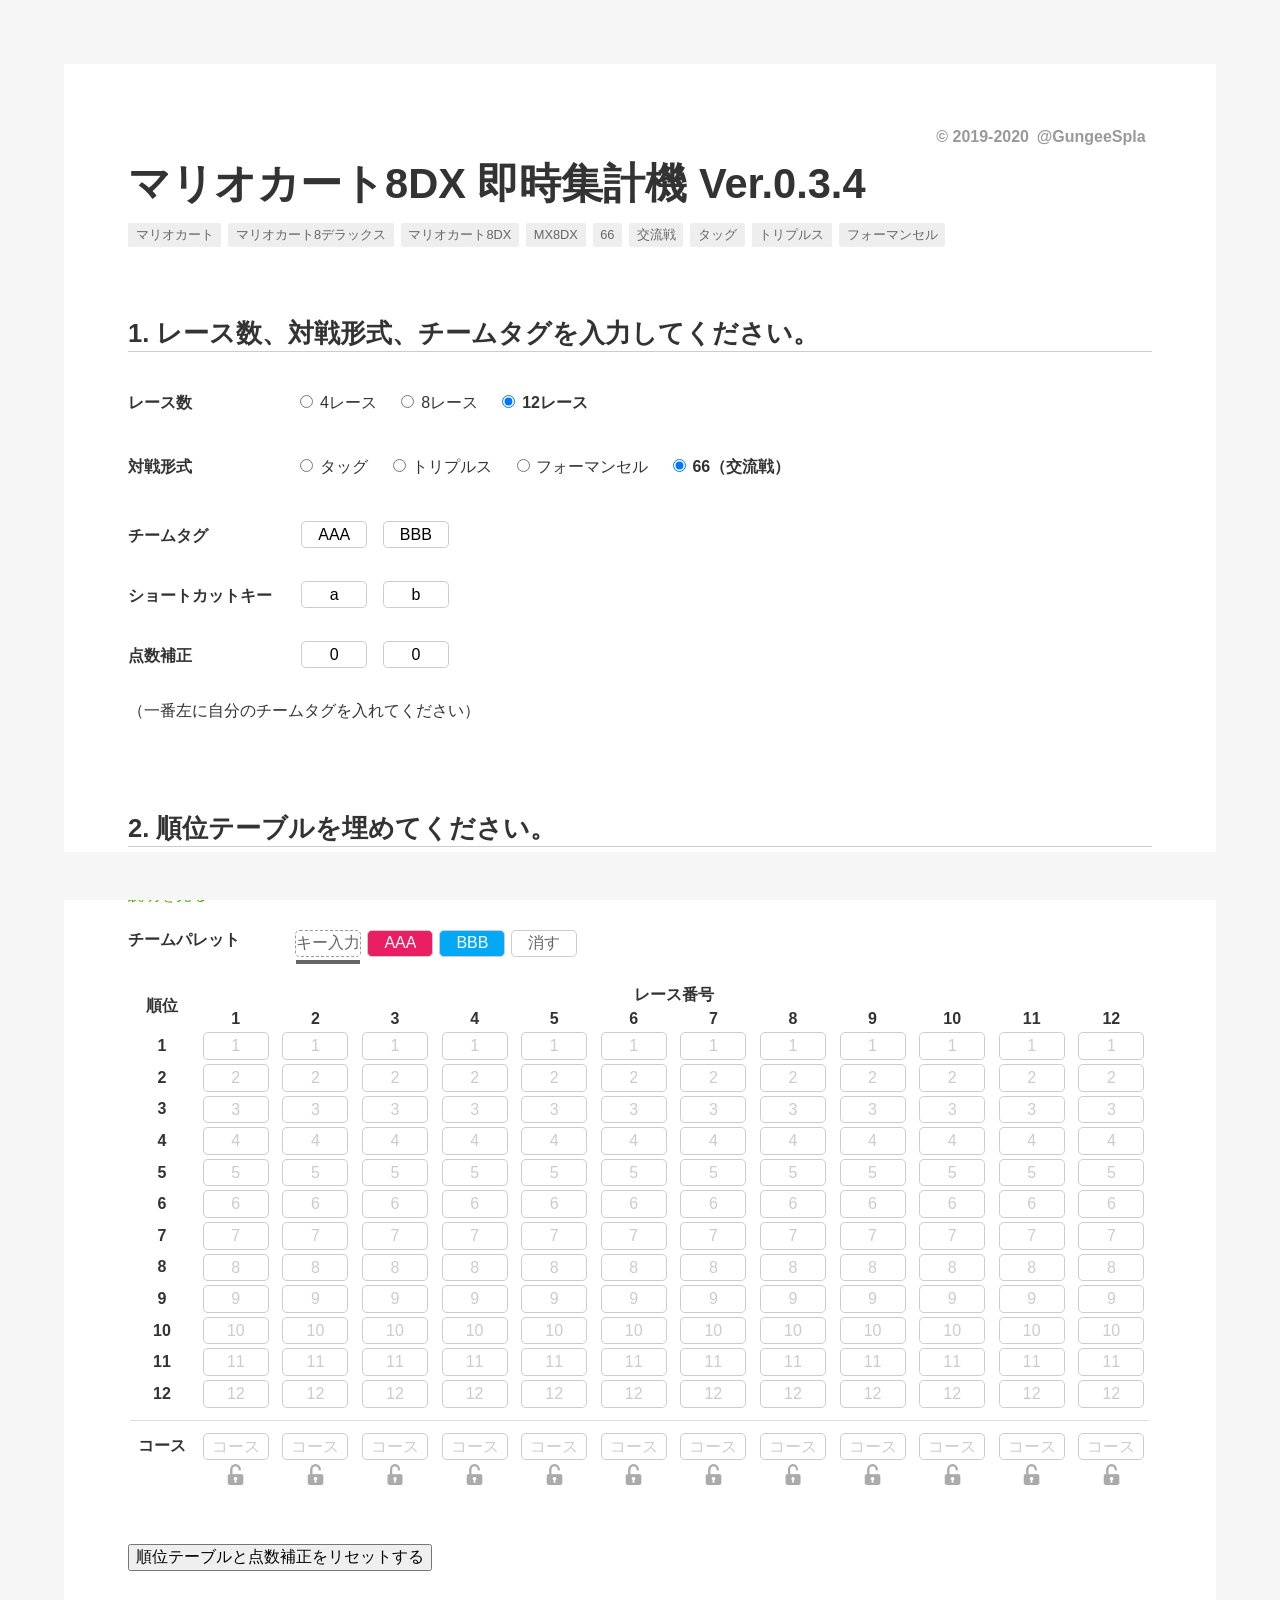
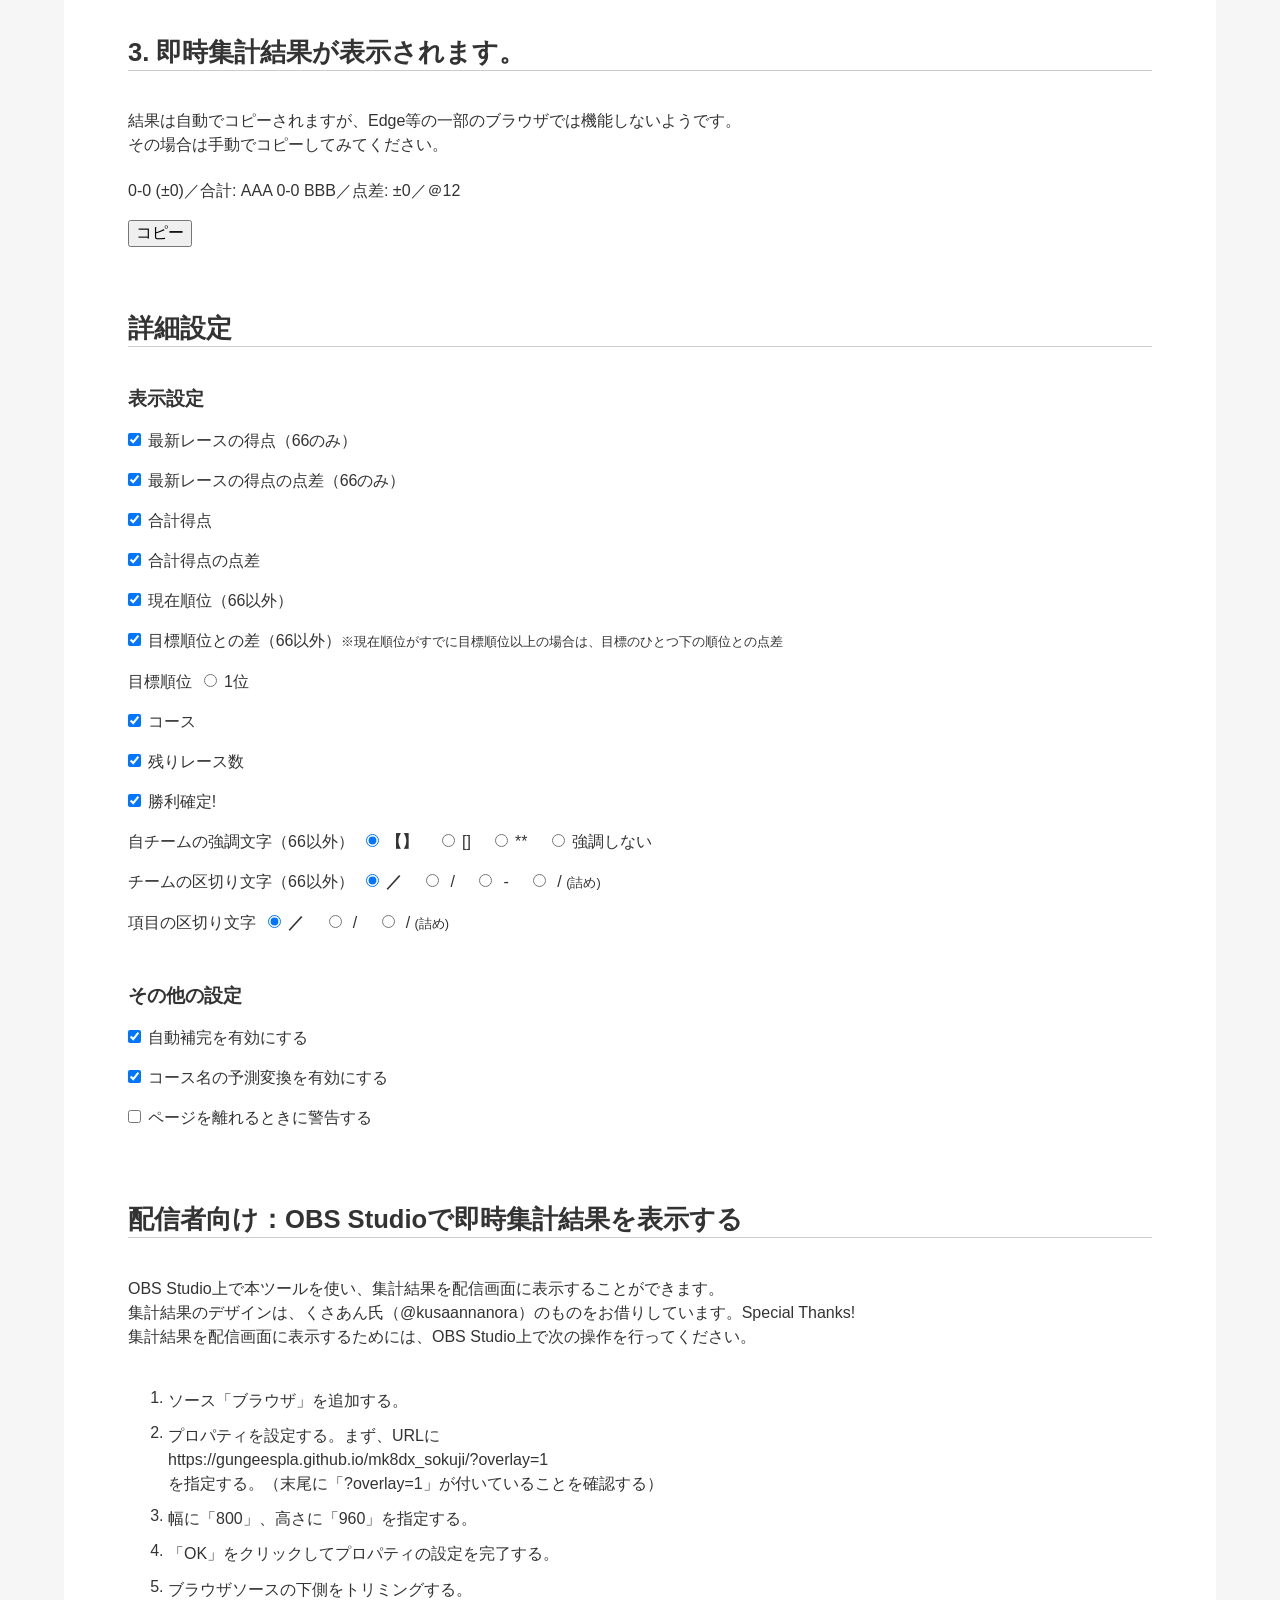
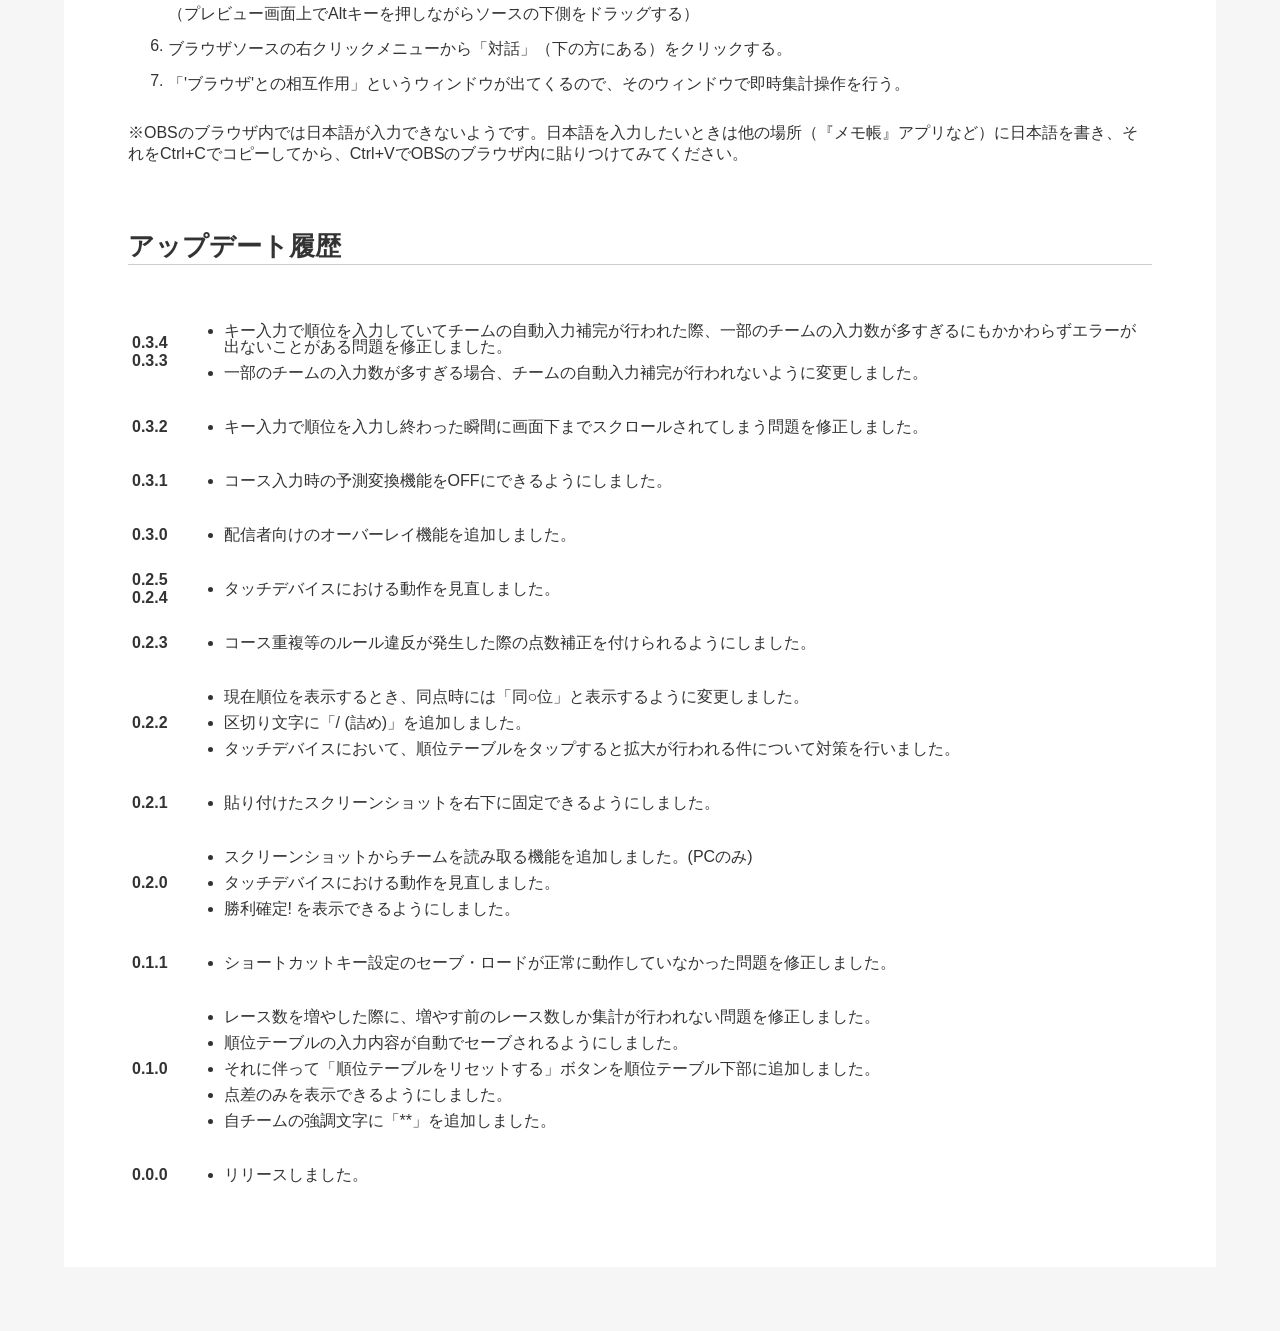
==== index.html @ d861f041 "0.3.4" ====
<!DOCTYPE html>
<html lang="ja">
<head>
  <meta charset="UTF-8">
  <meta name="description" content="マリオカート8DXの即時集計ツールです。66（交流戦）、タッグ、トリプルス、フォーマンセルの4形式に対応。" />
  <meta http-equiv="Content-Type" content="text/html; charset=utf-8" />
  <meta name="twitter:card"        content="summary" />
  <meta name="twitter:site"        content="@GungeeSpla" />
  <meta name="twitter:title"       content="マリオカート8DX 即時集計機" />
  <meta name="twitter:description" content="マリオカート8DXの即時集計ツールです。66（交流戦）、タッグ、トリプルス、フォーマンセルの4形式に対応。" />
  <meta name="twitter:image"       content="https://gungeespla.github.io/mk8dx_sokuji/favicon.png" />
  <title>マリオカート8DX 即時集計機</title>
  <link rel="icon" type="image/png" href="favicon.png">
  <link rel="stylesheet" href="assets/jquery.mysuggest.css">
  <script type="text/javascript" src='assets/jquery.js'></script>
  <script type="text/javascript" src='assets/jquery.mysuggest.js'></script>
  <script type="text/javascript"   src="assets/main.min.js?Ver.0.3.4"></script>
  <script type="text/javascript"    src="assets/ocr.min.js?Ver.0.3.3"></script>
  <link rel="stylesheet"            href="assets/style.css?Ver.0.3.3">
  <link rel="stylesheet" href="sokuji_ocr/assets/style.css?Ver.0.3.3">
</head>
<body>
  <div id="overall-wrapper">
  <div id="main-content">
    <h5>© 2019-2020 <a href="https://twitter.com/GungeeSpla" target="_blank">@GungeeSpla</a></h5>
    <h1>マリオカート8DX 即時集計機 Ver.0.3.4</h1>
    <div id="tag-area">
      <p class="page-tag">マリオカート</p>
      <p class="page-tag">マリオカート8デラックス</p>
      <p class="page-tag">マリオカート8DX</p>
      <p class="page-tag">MX8DX</p>
      <p class="page-tag">66</p>
      <p class="page-tag">交流戦</p>
      <p class="page-tag">タッグ</p>
      <p class="page-tag">トリプルス</p>
      <p class="page-tag">フォーマンセル</p>
    </div>
    <h2>1. レース数、対戦形式、チームタグを入力してください。</h2>
    <div id="input-team-area">
      <div class="margin">
        <h4>レース数</h4>
        <p class="radio-wrapper">
        	<input type="radio" id="race-num-4" class="race-num-radio" name="race-num" value="4"><label for="race-num-4">4レース</label>
        	<input type="radio" id="race-num-8" class="race-num-radio" name="race-num" value="8"><label for="race-num-8">8レース</label>
        	<input type="radio" id="race-num-12" class="race-num-radio" name="race-num" value="12"><label for="race-num-12">12レース</label><br>
        </p>
      </div>
      <div class="margin">
        <h4>対戦形式</h4>
        <p class="radio-wrapper">
        	<input type="radio" id="race-type-2" class="race-type-radio" name="race-type" value="6"><label for="race-type-2">タッグ</label>
        	<input type="radio" id="race-type-3" class="race-type-radio" name="race-type" value="4"><label for="race-type-3">トリプルス</label>
        	<input type="radio" id="race-type-4" class="race-type-radio" name="race-type" value="3"><label for="race-type-4">フォーマンセル</label>
        	<input type="radio" id="race-type-6" class="race-type-radio" name="race-type" value="2"><label for="race-type-6">66（交流戦）</label><br>
        </p>
      </div>
      <div class="margin">
        <h4>チームタグ</h4>
        <table id="table-team-name"></table>
      </div>
      <div class="margin">
        <h4>ショートカットキー</h4>
        <table id="table-sc-key"></table>
      </div>
      <div class="margin">
        <h4>点数補正</h4>
        <table id="table-correction"></table>
      </div>
      <p>（一番左に自分のチームタグを入れてください）</p>
    </div>
    <h2>2. 順位テーブルを埋めてください。</h2>
    <a href="javascript:void(0)" id="input-rank-description-show" show="input-rank-description" text1="説明を見る" text2="説明を隠す" style="display: inline-block;"></a><br>
    <div id="input-rank-description" style="display: none;">
      <ul>
        <li>
          <p>1レースのデータは縦1列にまとまっていて、左から順に1レース目、2レース目…と並んでいます。<br>
          それぞれの列において、チームタグを上から下へ、1位から12位に並ぶように埋めてください。</p>
        </li>
        <li>
          <p>チームパレットにあるチームをクリックすると、そのチームが選択された状態になります。<br>
          その状態で好きなマスをクリックすると、そのマスを選択したチームで埋めることができます。</p>
          <p>また、ドラッグ<span class="mini-text">（マウスボタンを押したままカーソルを動かす）</span>によってチームを埋めることもできます。<br>
          チームが入力されているマスを右クリックすると、そのマスのチームを選択した状態にできます。<br>
          マウスホイールの上下回転で選択中のチームを切り替えることもできます。</p>
        </li>
        <li>
          <p>キーボードで入力したい場合は「キー入力」を選択してください。<br>
          ショートカットキーを設定しておけば、ワンタッチでチームを入力できます。</p>
        </li>
        <li>
          <p>コース名は必須ではありませんが、入力すれば集計に表示されます。</p>
        </li>
        <li>
          <p>ロックボタンを押すと、その列を編集不可にすることができます。<br>
          もう一度押すと、編集不可状態を解除できます。</p>
        </li>
      </ul>
    </div>
    <a href="javascript:void(0)" id="input-rank-description-show-2" show="input-rank-description-2" text1="スクショ読取機能に関する説明を見る(Ver.0.2.0-, PCのみ)" text2="スクショ読取機能に関する説明を隠す" style="display: inline-block;"></a>
    <div id="input-rank-description-2" style="display: none;">
      <ul>
        <li>
          <p><b>手順がやや複雑ですが、配信画面のスクショを張り付けて自動でチームを判別することができます。</b></br>
          ただし、1レース分だけは手動で順位を入力する必要があります（標本を作成するため）。<br>
          また、ゲーム画面の抽出が正確に行えない場合（※）、正しく動作しません。<br>
          <span class="mini-text">※配信者がゲーム画面の周りにオリジナルのフレームを配置している場合など。<br>
          即時集計をしようと思っている配信で使用可能かどうか、その配信者のアーカイブを利用して事前にチェックすることを推奨します。</span></p>
          </p>
        </li>
        <li>
          <p><b>標本の作成手順</b>：まず<u>1レース分の順位を手動で1位から12位まで入力</u>します。<br>
          そして、<u>そのレースのリザルト画面が映っているスクショを撮影</u>してください。<br>
          <span class="mini-text">スクショを撮影するには：キーボードの「PrtSc」キーを押します。ノートPCによっては「Fn」キーを同時押しする必要があります。</span></p>
          <p>スクショを撮影できたら、順位を入力したレースの列の下にある<u>「paste」の部分を選択</u>し、<br>
          <u>「Ctrl+V」もしくは「右クリック→貼り付け」でペースト</u>します。<br>
          <span class="mini-text">このとき、画像ではないデータを張り付けている場合には、<br>
          画面下部に「画像データではありません」という警告がでます。<br>
          画像データを正しく張り付けることができていれば、画像処理中の表示が出ます。</span></p>
          <p>画像処理が済むと「paste」の下に小さなゲーム画像が挿入されます。<br>
          <u>これをクリックして、出てきた「標本を作る」ボタンをさらにクリック</u>すると、標本が作製されます。</p>
        </li>
        <li>
          <p>標本が作成できたら、他の11レース分については、<br>
          各レースのリザルト画面（←総合ではない）が映っているスクショを即時集計機にペーストしていくだけでOKです。</p>
        </li>
      </ul>
    </div>
    <div id="input-rank-area" user-scalable="no">
      <div id="mouse-chaser"></div>
      <div class="margin">
        <h4>チームパレット</h4>
        <div id="input-rank-palette"></div>
      </div>
      <div class="margin">
        <table id="input-rank-table"></table>
      </div>
    </div>
    <button id="reset-button" style="margin-top: 20px;">順位テーブルと点数補正をリセットする</button>
    <h2>3. 即時集計結果が表示されます。</h2>
    <p>結果は自動でコピーされますが、Edge等の一部のブラウザでは機能しないようです。<br>
    その場合は手動でコピーしてみてください。</p>
    <pre id="result"></pre><br>
    <button id="copy-button">コピー</button><br>
    <button id="overlay-button" style="display: none;">オーバーレイを表示</button>
    <h2>詳細設定</h2>
    <div id="cfg-area">
      <h3>表示設定</h3>
    	<p><input type="checkbox" id="cfg-latest-score"     class="cfg-check"><label for="cfg-latest-score"    >最新レースの得点（66のみ）</label></p>
    	<br><p><input type="checkbox" id="cfg-latest-score-dif" class="cfg-check"><label for="cfg-latest-score-dif">最新レースの得点の点差（66のみ）</label></p>
    	<br><p><input type="checkbox" id="cfg-total-score"      class="cfg-check"><label for="cfg-total-score"     >合計得点</label></p>
    	<br><p><input type="checkbox" id="cfg-total-score-dif"  class="cfg-check"><label for="cfg-total-score-dif" >合計得点の点差</label></p>
    	<br><p><input type="checkbox" id="cfg-current-rank"     class="cfg-check"><label for="cfg-current-rank"    >現在順位（66以外）</label></p>
    	<br><p><input type="checkbox" id="cfg-target-distance"  class="cfg-check"><label for="cfg-target-distance" >目標順位との差（66以外）<span class="mini-text">※現在順位がすでに目標順位以上の場合は、目標のひとつ下の順位との点差</span></label></p>
      <br><p>
        <span class="radio-title">目標順位</span>
        <span class="radio-wrapper">
        	<span class="cfg-pass-rank" rank="1"><input type="radio" id="cfg-pass-rank-1" class="cfg-radio" name="cfg-pass-rank" value="1"><label for="cfg-pass-rank-1">1位</label></span>
        	<span class="cfg-pass-rank" rank="2"><input type="radio" id="cfg-pass-rank-2" class="cfg-radio" name="cfg-pass-rank" value="2"><label for="cfg-pass-rank-2">2位</label></span>
        	<span class="cfg-pass-rank" rank="3"><input type="radio" id="cfg-pass-rank-3" class="cfg-radio" name="cfg-pass-rank" value="3"><label for="cfg-pass-rank-3">3位</label></span>
        	<span class="cfg-pass-rank" rank="4"><input type="radio" id="cfg-pass-rank-4" class="cfg-radio" name="cfg-pass-rank" value="4"><label for="cfg-pass-rank-4">4位</label></span>
        	<span class="cfg-pass-rank" rank="5"><input type="radio" id="cfg-pass-rank-5" class="cfg-radio" name="cfg-pass-rank" value="5"><label for="cfg-pass-rank-5">5位</label></span>
        </span>
      </p>
    	<br><p><input type="checkbox" id="cfg-latest-course" class="cfg-check"><label for="cfg-latest-course">コース</label></p>
    	<br><p><input type="checkbox" id="cfg-left-race-num" class="cfg-check"><label for="cfg-left-race-num">残りレース数</label></p>
    	<br><p><input type="checkbox" id="cfg-win-determine" class="cfg-check"><label for="cfg-win-determine">勝利確定!</label></p>
      <br><p>
        <span class="radio-title">自チームの強調文字（66以外）</span>
        <span class="radio-wrapper">
        	<input type="radio" id="cfg-emphasis-1" class="cfg-radio" name="cfg-emphasis" value="【】"><label for="cfg-emphasis-1">【】</label>
        	<input type="radio" id="cfg-emphasis-2" class="cfg-radio" name="cfg-emphasis" value="[]"><label for="cfg-emphasis-2">[]</label>
        	<input type="radio" id="cfg-emphasis-3" class="cfg-radio" name="cfg-emphasis" value="**"><label for="cfg-emphasis-3">**</label>
        	<input type="radio" id="cfg-emphasis-4" class="cfg-radio" name="cfg-emphasis" value=""><label for="cfg-emphasis-4">強調しない</label>
        </span>
      </p>
      <br><p>
        <span class="radio-title">チームの区切り文字（66以外）</span>
        <span class="radio-wrapper">
        	<input type="radio" id="cfg-team-split-1" class="cfg-radio" name="cfg-team-split" value="／" ><label for="cfg-team-split-1">／</label>
        	<input type="radio" id="cfg-team-split-2" class="cfg-radio" name="cfg-team-split" value=" /"><label for="cfg-team-split-2"> / </label>
        	<input type="radio" id="cfg-team-split-3" class="cfg-radio" name="cfg-team-split" value=" -"><label for="cfg-team-split-3"> - </label>
        	<input type="radio" id="cfg-team-split-4" class="cfg-radio" name="cfg-team-split" value="/" ><label for="cfg-team-split-4"> / <span class="mini-text">(詰め)</span></label>
        </span>
      </p>
      <br><p>
        <span class="radio-title">項目の区切り文字</span>
        <span class="radio-wrapper">
        	<input type="radio" id="cfg-split-1" class="cfg-radio" name="cfg-split" value="／"><label for="cfg-split-1">／</label>
        	<input type="radio" id="cfg-split-2" class="cfg-radio" name="cfg-split" value=" /"><label for="cfg-split-2"> / </label>
        	<input type="radio" id="cfg-split-3" class="cfg-radio" name="cfg-split" value="/" ><label for="cfg-split-3"> / <span class="mini-text">(詰め)</span></label>
        </span>
      </p>
      <h3>その他の設定</h3>
    	<p><input type="checkbox" id="cfg-auto-complement"  class="cfg-check"><label for="cfg-auto-complement">自動補完を有効にする</span></label></p>
    	<br><p><input type="checkbox" id="cfg-course-suggest"  class="cfg-check"><label for="cfg-course-suggest">コース名の予測変換を有効にする</span></label></p>
    	<br><p><input type="checkbox" id="cfg-on-before-unload" class="cfg-check"><label for="cfg-on-before-unload">ページを離れるときに警告する</span></label></p>
    </div>
    <h2>配信者向け：OBS Studioで即時集計結果を表示する</h2>
    <p>OBS Studio上で本ツールを使い、集計結果を配信画面に表示することができます。<br>
    集計結果のデザインは、くさあん氏（@kusaannanora）のものをお借りしています。Special Thanks!<br>
    集計結果を配信画面に表示するためには、OBS Studio上で次の操作を行ってください。</p>
    <ol class="overlay-desc">
      <li><p>ソース「ブラウザ」を追加する。</p></li>
      <li><p>プロパティを設定する。まず、URLに<br>https://gungeespla.github.io/mk8dx_sokuji/?overlay=1<br>を指定する。（末尾に「?overlay=1」が付いていることを確認する）</p></li>
      <li><p>幅に「800」、高さに「960」を指定する。</p></li>
      <li><p>「OK」をクリックしてプロパティの設定を完了する。</p></li>
      <li><p>ブラウザソースの下側をトリミングする。<br>（プレビュー画面上でAltキーを押しながらソースの下側をドラッグする）</p></li>
      <li><p>ブラウザソースの右クリックメニューから「対話」（下の方にある）をクリックする。</p></li>
      <li><p>「'ブラウザ'との相互作用」というウィンドウが出てくるので、そのウィンドウで即時集計操作を行う。</p></li>
    </ol>
    ※OBSのブラウザ内では日本語が入力できないようです。日本語を入力したいときは他の場所（『メモ帳』アプリなど）に日本語を書き、それをCtrl+Cでコピーしてから、Ctrl+VでOBSのブラウザ内に貼りつけてみてください。
    <h2>アップデート履歴</h2>
    <table id="update-rireki">
      <tr>
        <td><b>0.3.4<br>0.3.3</b></td>
        <td><ul>
          <li>キー入力で順位を入力していてチームの自動入力補完が行われた際、一部のチームの入力数が多すぎるにもかかわらずエラーが出ないことがある問題を修正しました。</li>
          <li>一部のチームの入力数が多すぎる場合、チームの自動入力補完が行われないように変更しました。</li>
        </ul></td>
      </tr>
      <tr>
        <td><b>0.3.2</b></td>
        <td><ul>
          <li>キー入力で順位を入力し終わった瞬間に画面下までスクロールされてしまう問題を修正しました。</li>
        </ul></td>
      </tr>
      <tr>
        <td><b>0.3.1</b></td>
        <td><ul>
          <li>コース入力時の予測変換機能をOFFにできるようにしました。</li>
        </ul></td>
      </tr>
      <tr>
        <td><b>0.3.0</b></td>
        <td><ul>
          <li>配信者向けのオーバーレイ機能を追加しました。</li>
        </ul></td>
      </tr>
      <tr>
        <td><b>0.2.5<br>0.2.4</b></td>
        <td><ul>
          <li>タッチデバイスにおける動作を見直しました。</li>
        </ul></td>
      </tr>
      <tr>
        <td><b>0.2.3</b></td>
        <td><ul>
          <li>コース重複等のルール違反が発生した際の点数補正を付けられるようにしました。</li>
        </ul></td>
      </tr>
      <tr>
        <td><b>0.2.2</b></td>
        <td><ul>
          <li>現在順位を表示するとき、同点時には「同○位」と表示するように変更しました。</li>
          <li>区切り文字に「/ (詰め)」を追加しました。</li>
          <li>タッチデバイスにおいて、順位テーブルをタップすると拡大が行われる件について対策を行いました。</li>
        </ul></td>
      </tr>
      <tr>
        <td><b>0.2.1</b></td>
        <td><ul>
          <li>貼り付けたスクリーンショットを右下に固定できるようにしました。</li>
        </ul></td>
      </tr>
      <tr>
        <td><b>0.2.0</b></td>
        <td><ul>
          <li>スクリーンショットからチームを読み取る機能を追加しました。(PCのみ)</li>
          <li>タッチデバイスにおける動作を見直しました。</li>
          <li>勝利確定! を表示できるようにしました。</li>
        </ul></td>
      </tr>
      <tr>
        <td><b>0.1.1</b></td>
        <td><ul>
          <li>ショートカットキー設定のセーブ・ロードが正常に動作していなかった問題を修正しました。</li>
        </ul></td>
      </tr>
      <tr>
        <td><b>0.1.0</b></td>
        <td><ul>
          <li>レース数を増やした際に、増やす前のレース数しか集計が行われない問題を修正しました。</li>
          <li>順位テーブルの入力内容が自動でセーブされるようにしました。</li>
          <li>それに伴って「順位テーブルをリセットする」ボタンを順位テーブル下部に追加しました。</li>
          <li>点差のみを表示できるようにしました。</li>
          <li>自チームの強調文字に「**」を追加しました。</li>
        </ul></td>
      </tr>
      <tr>
        <td><b>0.0.0</b></td>
        <td><ul>
          <li>リリースしました。</li>
        </ul></td>
      </tr>
    </table>
  </div>
  <img src="sokuji_ocr/assets/rank-image-mono.png" id="rank-image-mono" style="display: none;">
  <img src="sokuji_ocr/assets/sample-name.png" id="test-tesseract-image" style="display: none;">
  <div id="footer-notice"></div>
  <div id="image-viewer-wrapper">
    <div id="image-viewer-inner">
      <img id="image-viewer-image">
      <div id="image-viewer-rank"><p></p><p></p><p></p><p></p><p></p><p></p><p></p><p></p><p></p><p></p><p></p><p></p></div>
      <div id="image-viewer-button"><p id="image-viewer-button-make">標本を作る</p><p id="image-viewer-button-read">チームを読み取る</p><p id="image-viewer-button-rb">右下に固定</p><p id="image-viewer-button-close">閉じる</p></div>
    </div>
  </div>
  <div id="mask-notice" style="display: none;"><p>画像処理中</p><div style="transform: translateY(-85px)"><div class="loader"></div></div></div>
  </div>
  <div id="overlay-wrapper">
    <div id="team-num-2" class="overlay-container respect-kusaan team-num-2"><div class="overlay-inner"><div class="header"><p class="score-dif plus num">±0</p><p class="space"></p><p class="left-race">残レース:</p></div><div class="body"><p class="team team-1"><span class="team-span">A</span></p><p class="score score-1 num">0</p><p class="split">-</p><p class="score score-2 num">0</p><p class="team team-2"><span class="team-span">B</span></p></div><div class="win" style="display: none;">win!</div></div></div>
    <div id="team-num-3" class="overlay-container respect-kusaan team-num-6"><div class="overlay-inner"><div class="teams"><p class="team team-1"><span class="team-span">A</span></p><p class="team team-2"><span class="team-span">B</span></p><p class="team team-3"><span class="team-span">C</span></p></div><div class="scores"><p class="score score-1 num">0</p><p class="score score-2 num">0</p><p class="score score-3 num">0</p></div><div class="difs"><p class="space"></p><p class="dif dif-1 num">±0</p><p class="dif dif-2 num">±0</p></div><div class="left-race">残</div></div></div>
    <div id="team-num-4" class="overlay-container respect-kusaan team-num-6"><div class="overlay-inner"><div class="teams"><p class="team team-1"><span class="team-span">A</span></p><p class="team team-2"><span class="team-span">B</span></p><p class="team team-3"><span class="team-span">C</span></p><p class="team team-4"><span class="team-span">D</span></p></div><div class="scores"><p class="score score-1 num">0</p><p class="score score-2 num">0</p><p class="score score-3 num">0</p><p class="score score-4 num">0</p></div><div class="difs"><p class="space"></p><p class="dif dif-1 num">±0</p><p class="dif dif-2 num">±0</p><p class="dif dif-3 num">±0</p></div><div class="left-race">残</div></div></div>
    <div id="team-num-6" class="overlay-container respect-kusaan team-num-6"><div class="overlay-inner"><div class="teams"><p class="team team-1"><span class="team-span">A</span></p><p class="team team-2"><span class="team-span">B</span></p><p class="team team-3"><span class="team-span">C</span></p><p class="team team-4"><span class="team-span">D</span></p><p class="team team-5"><span class="team-span">E</span></p><p class="team team-6"><span class="team-span">F</span></p></div><div class="scores"><p class="score score-1 num">0</p><p class="score score-2 num">0</p><p class="score score-3 num">0</p><p class="score score-4 num">0</p><p class="score score-5 num">0</p><p class="score score-6 num">0</p></div><div class="difs"><p class="space"></p><p class="dif dif-1 num">±0</p><p class="dif dif-2 num">±0</p><p class="dif dif-3 num">±0</p><p class="dif dif-4 num">±0</p><p class="dif dif-5 num">±0</p></div><div class="left-race">残</div></div></div>
  </div>
  <div class="alert-wrapper">
    <div class="alert-outer">
      <div class="alert-inner">
        <div class="alert-text">
          <div class="alert-title">Title</div>
          <div class="alert-message">Message.</div>
        </div>
        <div class="alert-button-wrapper alert-button-wrapper-ok-cancel">
          <div class="alert-button alert-button-cancel">Cancel</div>
          <div class="alert-button alert-button-ok">OK</div>
        </div>
        <div class="alert-button-wrapper alert-button-wrapper-only-ok">
          <div class="alert-button alert-button-ok">OK</div>
        </div>
      </div>
    </div>
  </div>
</body>
</html>
<!--x
1th: https://youtu.be/7f1zdtpinYA?t=288
- JPN: 1, 2, 4, 5, 11, 12
- FR: 3, 6, 7, 8, 9, 10
2nd: https://youtu.be/7f1zdtpinYA?t=448
3rd: https://youtu.be/7f1zdtpinYA?t=664
4th: https://youtu.be/7f1zdtpinYA?t=872
5th: https://youtu.be/7f1zdtpinYA?t=1074
6th: https://youtu.be/7f1zdtpinYA?t=1294
-->
---- assets/style.css ----
body, h1, h2, h3, h4, h5, div, p, pre, table, tr, td, input {
  margin: 0;
  padding: 0;
}
body {
  font-size: 1em;
  font-family: sans-serif;
  padding: 4em 0em;
  color: #333;
  background-color: #f6f6f6;
  --team-bgcolor-0: #e91e63;
  --team-bgcolor-1: #03a9f4;
  --team-bgcolor-2: #ffeb3b;
  --team-bgcolor-3: #4caf50;
  --team-bgcolor-4: #ff9800;
  --team-bgcolor-5: #673ab7;
  --team-textcolor-0: #fff;
  --team-textcolor-1: #fff;
  --team-textcolor-2: #000;
  --team-textcolor-3: #fff;
  --team-textcolor-4: #fff;
  --team-textcolor-5: #fff;
}
pre {
  font-family: sans-serif;
}
h1 {
  font-size: 2.6em;
  margin: 0.25em 0em 0.25em;
}
h2 {
  font-size: 1.6em;
  margin: 2.5em 0 1.5em;
  border-bottom: 1px solid #ccc;
}
h3 {
  font-size: 1.2em;
  margin: 2em 0 0.5em;
}
h4 {
  display: inline-block;
  font-weight: bold;
  font-size: 1em;
  margin-right: 1em;
  min-width: 9em;
  margin-bottom: 1em;
}
h5 {
  font-size: 1em;
  color: #999;
  text-align: right;
}
h5 a {
  color: #999;
  display: inline-block;
  border-radius: 4px;
  padding: 0em 0.4em 0em 0.2em;
  text-decoration: none;
  transition: all .5s ease;
}
h5 a:hover {
  background-color: #03a9f4;
  text-decoration: none;
  color: #fff;
}
.page-tag {
  display: inline-block;
  font-size: 0.8em;
  padding: 0.2em 0.6em;
  margin: 0em 0.2em 0.4em 0;
  border-radius: 2px;
  color: #666;
  background-color: #eee;
}
a {
  color: #4aac00;
  cursor: pointer;
  text-decoration: none;
}
a:hover {
  text-decoration: underline;
}
p {
  line-height: 1.5em;
  margin-bottom: 1.5em;
  display: inline-block;
}
td {
  text-align: center;
  padding: 2px;
}
ul {

}
li {
  margin-bottom: 1.2em;
}
.overlay-desc li {
  margin-bottom: 0;
}
li p {
  margin-bottom: 0.7em;
  vertical-align: top;
}
.mini-text {
  font-size: 0.8em;
}
.kome-jirushi {
  margin-left: 1em;
}
.kome-jirushi:before {
  content: "※";
  margin-left: -1em;
}
.margin {
  margin-top: 1em;
  margin-bottom: 1em;
}
#result {
  white-space: normal;
}
button {
  font-size: 1em;
}
  #main-content {
    width: 80%;
    max-width: 70em;
    margin: 0 auto;
    padding: 4em;
    background-color: #fff;
    overflow: hidden;
  }
    #input-team-area {
    }
      #input-team-area .radio-wrapper input[type=radio] {
        cursor: pointer;
        margin-right: 0.5em;
        margin-left: 1.5em;
      }
      #input-team-area .radio-wrapper input[type=radio]:first-child {
        margin-left: 0.6em;
      }
      #input-team-area input[type=radio] + label {
        cursor: pointer;
      }
      #input-team-area input[type=radio]:checked + label {
        font-weight: bold;
      }
      #input-team-area #table-correction,
      #input-team-area #table-sc-key,
      #input-team-area #table-team-name {
        display: inline-table;
        vertical-align: middle;
        transform: translateY(-2px);
      }
      #input-team-area #table-correction input.error {
        background: rgba(255, 0, 0, .2);
      }
    
    #input-rank-area {
      overflow-x: auto;
    }
      .mouse-chase {
        font-size: 0.9em;
        width: 3.7em;
        line-height: 1.3em;
        height: 1.3em;
        border-radius: 0.3em;
        pointer-events: none;
        user-select: none;
        position: fixed;
        left: 0;
        top: 0;
        z-index: 1;
        text-align: center;
        overflow: hidden;
        white-space: nowrap;
        border: 1px solid #888;
        box-shadow: 3px 3px 5px rgba(0,0,0,.1);
      }
      .mouse-chase.team-6 {
        color: #fff;
      }
      .mouse-chase.hidden {
        opacity: 0;
      }
      
      #input-rank-palette {
        text-align: center;
        display: inline-block;
        vertical-align: middle;
        line-height: 2.4em;
      }
        #input-rank-table .paste-input,
        #input-rank-palette div {
          display: inline-block;
          font-size: 1em;
          line-height: 1.6em;
          text-align: center;
          width: 4em;
          height: 1.6em;
          border-radius: 0.3em;
          border: 1px solid #ccc;
          margin: 3px;
          cursor: pointer;
          user-select: none;
          transition: all .2s ease;
          position: relative;
          white-space: nowrap;
          vertical-align: bottom;
        }
        #input-rank-palette div p {
          overflow: hidden;
        }
        #input-rank-palette div.selected::after {
          content: '　';
          width: 100%;
          height: 4px;
          position: absolute;
          left: 0;
          bottom: -8px;
          background-color: #666;
        }
        #input-rank-palette div.team--1 {
          border: 1px dashed #999;
          color: #666;
        }
        #input-rank-palette div:hover {
          filter: brightness(1.2);
        }

      #input-rank-table {
        max-width: 60em;
        border-collapse: collapse;
        border-spacing: 0;
      }
        #input-rank-table td.error {
          background-color: #ffced0;
        }
        #input-rank-table hr {
          background-color: #ddd;
          height: 1px;
          border: none;
        }
        #input-rank-table .paste-input {
          cursor: text;
          font-weight: normal;
          color: #999;
          cursor: text;
        }
        #input-rank-table td:first-child {
          min-width: 4em;
        }
        #input-rank-table td.label {
          user-select: none;
          font-weight: bold;
        }
        #input-rank-table .scanable-state {
          color: #4aac00;
        }
        #input-rank-table .lock-cell,
        #input-rank-table .state-cell {
          padding: 6px 0;
          color: #4aac00;
          padding: 0em;
        }
        #input-rank-table .lock-cell {
          padding: 0em;
          cursor: pointer;
        }
        #input-rank-table .lock-cell img {
          width: 1.3em;
          vertical-align: middle;
        }
        #input-rank-table .state-cell img {
          width: 1.3em;
          vertical-align: middle;
        }
        #input-rank-table td.locked {
          user-select: none;
          pointer-events: none;
          opacity: 0.5;
          cursor: default;
        }
        #input-rank-table .paste-input.locked,
        #input-rank-table .course-cell.locked,
        #input-rank-table input.locked[team='-1'] {
          background-color: #f3f3f3;
        }
        #input-rank-table  .lock-cell.locked {
          user-select: initial;
          pointer-events: initial;
          opacity: 1;
          cursor: pointer;
        }
        #input-rank-table td.pasted-image-cell {
          vertical-align: top;
        }
        #input-rank-table td.pasted-image-cell.specimen:after {
          content: '標本';
          color: #ffffff;
          background: #ff5722;
          width: 100%;
          display: block;
          border-radius: 0 0 4px 5px;
        }
        #input-rank-table td.pasted-image-cell img {
          display; none;
          width: 100%;
          border-radius: 4px;
          transition: filter .3s ease;
        }
        #input-rank-table td.pasted-image-cell.specimen img {
          border: 2px solid #ff5722;
          box-sizing: border-box;
          border-radius: 4px 4px 0 0;
        }
        #input-rank-table td.pasted-image-cell img:hover {
          filter: brightness(120%);
        }
        #input-rank-table.pen-mode td,
        #input-rank-table.pen-mode td input {
          user-select: none;
        }
        #input-rank-table.pen-mode td input {
          pointer-events: none;
        }
        #input-rank-table.pen-mode td input.course-cell {
          pointer-events: initial;
        }
          input[type=text] {
            font-size: 1em;
            line-height: 1.6em;
            text-align: center;
            width: 4em;
            margin: 0em 0.3em;
            border-radius: 0.3em;
            border: 1px solid #ccc;
            overflow: hidden;
          }
          input[type=text]::placeholder {
            color: #ccc;
          }
          input[type=text]::-webkit-input-placeholder {
            color: #ccc;
          }
          .pen-mode input[type=text] {
            cursor: pointer;
          }
    
    .team--1 {
      background-color: #ffffff;
    }
    .team-0 {
      background-color: var(--team-bgcolor-0);
      color: var(--team-textcolor-0);
    }
    .team-1 {
      background-color: var(--team-bgcolor-1);
      color: var(--team-textcolor-1);
    }
    .team-2 {
      background-color: var(--team-bgcolor-2);
      color: var(--team-textcolor-2);
    }
    .team-3 {
      background-color: var(--team-bgcolor-3);
      color: var(--team-textcolor-3);
    }
    .team-4 {
      background-color: var(--team-bgcolor-4);
      color: var(--team-textcolor-4);
    }
    .team-5 {
      background-color: var(--team-bgcolor-5);
      color: var(--team-textcolor-5);
    }
    .team-6 {
      background-color: #fff;
      color: #666;
    }
    #input-team-area {
    }
  #cfg-area p {
    margin: 0.5em 0em 0.5em 0em;
  }
  #cfg-area input[type=checkbox] {
    margin-right: 0.5em;
  }
  #cfg-area input[type=radio] {
    cursor: pointer;
    margin-right: 0.5em;
    margin-left: 1.5em;
  }
  #cfg-area input[type=radio]:first-child {
    margin-left: 0.6em;
  }
  #cfg-area input[type=checkbox] + label,
  #cfg-area input[type=radio] + label {
    cursor: pointer;
  }
  #cfg-area input[type=radio]:checked + label {
    font-weight: bold;
  }
#update-rireki li {
  line-height: 100%;
  text-align: left;
  margin: 10px;
}
:root {
  --root-background : #00ff00;
  --t2-header-height: 50px;
  --t2-body-height  : 80px;
  --t2-team-height  : 85px;
  --t2-space-width  : 100px;
  --t2-team-width   : 150px;
  --t2-score-width  : 130px;
  --t2-all-width    : calc(var(--t2-space-width) + (var(--t2-team-width) * 2) + (var(--t2-score-width) * 2));
  --t2-dif-width    : calc(var(--t2-team-width) + var(--t2-score-width));
  --t2-header-font  : 35px;
  --t2-score-font   : 60px;
  --t2-team-font    : 50px;
  --t2-plus-color   : orangered;
  --t2-minus-color  : deepskyblue;
  --t2-race-color   : gold;
  --t2-win-font     : 35px;
  --t2-win-background: yellow;
  --t2-win-color     : orangered;
  --t6-team-font      : 35px;
  --t6-dif-font       : 25px;
  --t6-race-font      : 25px;
  --t6-team-width     : calc(780px / 6);
  --t6-dif-space-width: calc(var(--team-width) / 2);
  --t6-team-height    : 45px;
  --t6-dif-height     : 35px;
  --t6-border-left    : 1px solid #999999;
  --t6-border-top     : 1px solid #999999;
  --t6-race-color     : gold;
}

body.overlay-mode {
  background-color: rgba(0, 0, 0, 0);
  overflow: hidden;
}
body.overlay-mode #overall-wrapper {
  position: fixed;
  top: 160px;
  width: 800px;
  height: 800px;
  overflow-y: scroll;
  overflow-x: hidden;
}
body.overlay-mode #overall-wrapper #main-content {
  width: 800px;
  padding: 2em;
  box-sizing: border-box;
}
body.overlay-mode #image-viewer-wrapper {
  position: fixed;
  top: 160px;
  width: 800px;
  height: 800px;
}
body.overlay-mode #footer-notice {
  width: 800px;
  top: calc(800px + 160px - 3em);
  bottom: initial;
  background-color: #ffffff;
}
body.overlay-mode #mask-notice {
  top: 160px;
  width: 800px;
  height: 800px;
}
#overlay-wrapper {
  display: none;
  position: fixed;
  top: 0px;
  width: 800px;
  height: 160px;
  overflow: hidden;
}
body.overlay-mode #overlay-wrapper {
  display: block;
}
  #overlay-wrapper div,
  #overlay-wrapper p {
    display: block;
    margin: 0;
    padding: 0;
    box-sizing: border-box;
    border: none;
    border-radius: 0;
    overflow: hidden;
    white-space: nowrap;
    text-align: center;
  }
  #overlay-wrapper p {
    display: inline-block;
    height: 100%;
  }
  #overlay-wrapper .team-span {
    display: inline-block;
    transform-origin: left top;
  }
  #overlay-wrapper .team {
    color: #ffffff;
    background-color: initial;
  }
  #overlay-wrapper .overlay-container {
    width: 800px;
    height: 160px;
    display: none;
    display: flex;
    justify-content: center;
    flex-direction: column;
    align-items: center; 
    flex-wrap: wrap;
    font-weight: bold;
    font-family: sans-serif;
  }
    #overlay-wrapper .overlay-container.respect-kusaan .overlay-inner {
      background: rgba(0, 0, 0, .5);
      color: #ffffff;
      border-radius: 15px;
      position: relative;
    }
    #overlay-wrapper .overlay-container.respect-kusaan.team-num-2 .overlay-inner {
    }
      #overlay-wrapper .overlay-container.respect-kusaan.team-num-2 .header {
        height: var(--t2-header-height);
      }
        #overlay-wrapper .overlay-container.respect-kusaan.team-num-2 .header p {
          line-height: calc(10px + var(--t2-header-height));
          font-size: var(--t2-header-font);
        }
        #overlay-wrapper .overlay-container.respect-kusaan.team-num-2 .header .score-dif {
          width: var(--t2-dif-width);
          text-align: right;
        }
        #overlay-wrapper .overlay-container.respect-kusaan.team-num-2 .header .score-dif.plus {
          color: var(--t2-plus-color);
        }
        #overlay-wrapper .overlay-container.respect-kusaan.team-num-2 .header .score-dif.minus {
          color: var(--t2-minus-color);
        }
        #overlay-wrapper .overlay-container.respect-kusaan.team-num-2 .header .space {
          width: var(--t2-space-width);
        }
        #overlay-wrapper .overlay-container.respect-kusaan.team-num-2 .header .left-race {
          color: var(--t2-race-color);
          width: var(--t2-dif-width);
          text-align: left;
        }
      #overlay-wrapper .overlay-container.respect-kusaan.team-num-2 .body {
        height: var(--t2-body-height);
      }
        #overlay-wrapper .overlay-container.respect-kusaan.team-num-2 .body p {
          line-height: var(--t2-body-height);
          font-size: var(--t2-score-font);
        }
        #overlay-wrapper .overlay-container.respect-kusaan.team-num-2 .body .team {
          width: var(--t2-team-width);
          font-size: var(--t2-team-font);
          line-height: var(--t2-team-height);
        }
        #overlay-wrapper .overlay-container.respect-kusaan.team-num-2 .body .score {
          width: var(--t2-score-width);
        }
        #overlay-wrapper .overlay-container.respect-kusaan.team-num-2 .body .score-1 {
          text-align: right;
        }
        #overlay-wrapper .overlay-container.respect-kusaan.team-num-2 .body .score-2 {
          text-align: left;
        }
        #overlay-wrapper .overlay-container.respect-kusaan.team-num-2 .body .split {
          width: var(--t2-space-width);
        }
      #overlay-wrapper .overlay-container.respect-kusaan.team-num-2 .win {
        position: absolute;
        left: 0;
        top: 0;
        font-size: var(--t2-win-font);
        width: var(--t2-team-width);
        height: var(--t2-header-height);
        line-height: var(--t2-header-height);
        background: var(--t2-win-background);
        color: var(--t2-win-color);
      }
    #overlay-wrapper .overlay-container.respect-kusaan.team-num-6 .overlay-inner {
    }
      #overlay-wrapper .overlay-container.respect-kusaan.team-num-6 p {
        width: var(--t6-team-width);
        font-size: var(--t6-team-font);
      }
      #overlay-wrapper .overlay-container.respect-kusaan.team-num-6 .teams {
        height: var(--t6-team-height);
      }
      #overlay-wrapper .overlay-container.respect-kusaan.team-num-6 .scores {
        height: var(--t6-team-height);
        border-top: var(--t6-border-top);
      }
        #overlay-wrapper .overlay-container.respect-kusaan.team-num-6 .teams p:first-child,
        #overlay-wrapper .overlay-container.respect-kusaan.team-num-6 .scores p:first-child {
          border: none;
        }
        #overlay-wrapper .overlay-container.respect-kusaan.team-num-6 .teams p,
        #overlay-wrapper .overlay-container.respect-kusaan.team-num-6 .scores p {
          line-height: var(--t6-team-height);
          border-left: var(--t6-border-left);
        }
      #overlay-wrapper .overlay-container.respect-kusaan.team-num-6 .difs {
        height: var(--t6-dif-height);
      }
        #overlay-wrapper .overlay-container.respect-kusaan.team-num-6 .difs p {
          line-height: var(--t6-dif-height);
          font-size: var(--t6-dif-font);
        }
        #overlay-wrapper .overlay-container.respect-kusaan.team-num-6 .difs .space {
          width: var(--t6-dif-space-width);
        }
      #overlay-wrapper .overlay-container.respect-kusaan.team-num-6 .left-race {
        position: absolute;
        right: 0;
        bottom: 0;
        font-size: var(--t6-race-font);
        margin-right: 10px;
        color: var(--t6-race-color);
      }
.alert-wrapper {
  position: fixed;
  left: 0;
  top: 0;
  width: 100%;
  height: 100%;
  z-index: 999;
  transition: .2s;
  display: none;
  opacity: 0;
}
  .alert-outer {
    background-color: rgba(30, 30, 30, .5);
    position: fixed;
    left: 0;
    top: 160px;
    width: 800px;
    height: 800px;
    display: flex;
    justify-content: center;
    align-items: center;
  }
    .alert-inner {
      border-radius: 2em;
      position: relative;
      background-color: #f2f2f2;
      display: inline-block;
      width: 30em;
      box-sizing: border-box;
      overflow: hidden;
      transition: .2s;
      transform: scale(0.95);
    }
    .stream .alert-inner {
      width: 28em;
    }
      .alert-text {
        padding: 2em;
        text-align: center;
      }
        .alert-title {
          font-weight: bold;
          font-size: 2em;
          word-break: break-word;
        }
        .alert-message {
          font-size: 1.5em;
          word-break: break-word;
        }
      .alert-button-wrapper {
        display: flex;
        justify-content: center;
        align-items: center;
        border-top: .1em solid #ddd;
      }
        .alert-button-wrapper-only-ok .alert-button {
          width: 100%;
        }
        .alert-button {
          font-size: 1.5em;
          font-weight: bold;
          cursor: pointer;
          color: #258bfb;
          width: 50%;
          display: inline-block;
          border-left: .06em solid #ddd;
          padding: 1em 0;
          transition: .2s;
          text-align: center;
          background-color: #f2f2f2;
          user-select: none;
        }
        .alert-button:hover {
          background-color: #e9e9e9;
        }
        .alert-button:active {
          transition: 0s;
          background-color: #ddd;
        }
        .alert-button:first-child {
          border: none;
        }
/*
@font-face {font-family:Mixfont;src: local('Lucida Grande'), local(Verdana);unicode-range: U+0021-0025,U+0027-2011;}
@font-face {font-family:Mixfont;src: local('Baskerville'), local('Baskerville Old Face'), local('Hoefler Text'), local(Garamond), local('Times New Roman');unicode-range: U+0026;}
@font-face {font-family:Mixfont;src: local('Hiragino Mincho Pro'), local('MS PMincho');unicode-range: U+301C-30FC;}
@font-face {font-family:Mixfont;src: local('Hiragino Kaku Gothic Pro'), local(Meiryo);unicode-range: U+30FB-FA6A;}
@font-face { font-family: mydigit; src: url("ticking-timebomb-bb.regular.ttf") format("opentype"); unicode-range: U+0030-U+0039; }
@font-face { font-family: mydigit; src: monospace; unicode-range: U+002D,U+002B,U+00B1; }
*/
.overlay-inner {
  /*transform: skewX(-8deg);*/
  text-shadow:   2px   2px  4px #000000,
                .8px   0px .8px #000000,
                 0px  .8px .8px #000000,
               -.8px   0px .8px #000000,
                 0px -.8px .8px #000000;
}
.overlay-inner .num {
  /*font-family: mydigit;*/
}
---- sokuji_ocr/assets/style.css ----
#image-viewer-wrapper {
  background-color: rgba(0,0,0,.8);
  position: fixed;
  width: 100%;
  height: 100%;
  left: 0;
  top: 0;
  display: none;
  opacity: 0;
  transition: opacity .3s ease;
  z-index: 99999;
}
#image-viewer-wrapper * {
  margin: 0;
}
  #image-viewer-inner {
    position: absolute;
    top: 0px;
    left: 0px;
  }
    #image-viewer-image {
      position: relative;
      margin: 0;
      top: 0;
      left: 0;
      width: 100%;
      height: 100%;
    }
    #image-viewer-rank {
      position: absolute;
      top: 0;
      left: 0;
      width: 100%;
      height: 100%;
    }
      #image-viewer-rank p {
        position: absolute;
        top: 8%;
        left: 73.8%;
        width: 8%;
        height: 5%;
        text-align: center;
        font-weight: bold;
        overflow: hidden;
        white-space: nowrap;
      }
      #image-viewer-rank p:nth-child( 1) { top: calc( 1 * 7.2% + 0.8%); }
      #image-viewer-rank p:nth-child( 2) { top: calc( 2 * 7.2% + 0.8%); }
      #image-viewer-rank p:nth-child( 3) { top: calc( 3 * 7.2% + 0.8%); }
      #image-viewer-rank p:nth-child( 4) { top: calc( 4 * 7.2% + 0.8%); }
      #image-viewer-rank p:nth-child( 5) { top: calc( 5 * 7.2% + 0.8%); }
      #image-viewer-rank p:nth-child( 6) { top: calc( 6 * 7.2% + 0.8%); }
      #image-viewer-rank p:nth-child( 7) { top: calc( 7 * 7.2% + 0.8%); }
      #image-viewer-rank p:nth-child( 8) { top: calc( 8 * 7.2% + 0.8%); }
      #image-viewer-rank p:nth-child( 9) { top: calc( 9 * 7.2% + 0.8%); }
      #image-viewer-rank p:nth-child(10) { top: calc(10 * 7.2% + 0.8%); }
      #image-viewer-rank p:nth-child(11) { top: calc(11 * 7.2% + 0.8%); }
      #image-viewer-rank p:nth-child(12) { top: calc(12 * 7.2% + 0.8%); }
    #image-viewer-button {
      position: absolute;
      top: 0;
      left: 0;
      white-space: nowrap;
      overflow: hidden;
    }
      #image-viewer-button p {
        position: relative;
        display: inline-block;
        width: 25%;
        box-sizing: border-box;
        background: #FF5722;
        color: #ffffff;
        text-align: center;
        border-left: 1px solid #ffffff;
        cursor: pointer;
        transition: .3s;
      }
      #image-viewer-button p:first-child {
        border: none;
      }
      #image-viewer-button p:hover {
        background: #ff9800;
      }
#footer-notice {
  background-color: #f6f6f6;
  position: fixed;
  width: 100%;
  font-size: 1em;
  height: 3em;
  font-weight: bold;
  left: 0;
  bottom: 0;
  transition: opacity .6s ease;
  text-align: center;
  user-select: none;
  z-index: 9999;
}
#footer-notice p {
  color: #8bc34a;
  line-height: 3em;
  margin: 0;
  padding: 0;
  transition: opacity .6s ease;
  white-space: nowrap;
}
#mask-notice {
  position: fixed;
  left: 0;
  top: 0;
  width: 100%;
  height: 100%;
  background: rgba(100, 100, 100, .8);
  color: #000000;
  z-index: 999999;
}
  #mask-notice p {
    display: block;
    width: 200px;
    height: 200px;
    text-align: center;
    font-size: 20px;
    color: #ffffff;
  }
  #mask-notice * {
    position: absolute;
    top: 0;
    left: 0;
    right: 0;
    bottom: 0;
    margin: auto;
  }
  .loader,
  .loader:after {
    border-radius: 50%;
    width: 10em;
    height: 10em;
  }
  .loader {
    margin: 60px auto;
    font-size: 18px;
    position: relative;
    text-indent: -9999em;
    border-top: 1.1em solid rgba(255, 255, 255, 0.2);
    border-right: 1.1em solid rgba(255, 255, 255, 0.2);
    border-bottom: 1.1em solid rgba(255, 255, 255, 0.2);
    border-left: 1.1em solid #ffffff;
    -webkit-transform: translateZ(0);
    -ms-transform: translateZ(0);
    transform: translateZ(0);
    -webkit-animation: load8 1.1s infinite linear;
    animation: load8 1.1s infinite linear;
  }
  @-webkit-keyframes load8 {
    0% {
      -webkit-transform: rotate(0deg);
      transform: rotate(0deg);
    }
    100% {
      -webkit-transform: rotate(360deg);
      transform: rotate(360deg);
    }
  }
  @keyframes load8 {
    0% {
      -webkit-transform: rotate(0deg);
      transform: rotate(0deg);
    }
    100% {
      -webkit-transform: rotate(360deg);
      transform: rotate(360deg);
    }
  }
.fix-image-rb {
  right: 0;
  bottom: 50px;
  position: fixed;
  width: 50%;
  cursor: pointer;
  border-radius: 15px 0 0 0;
  z-index: 999;
}
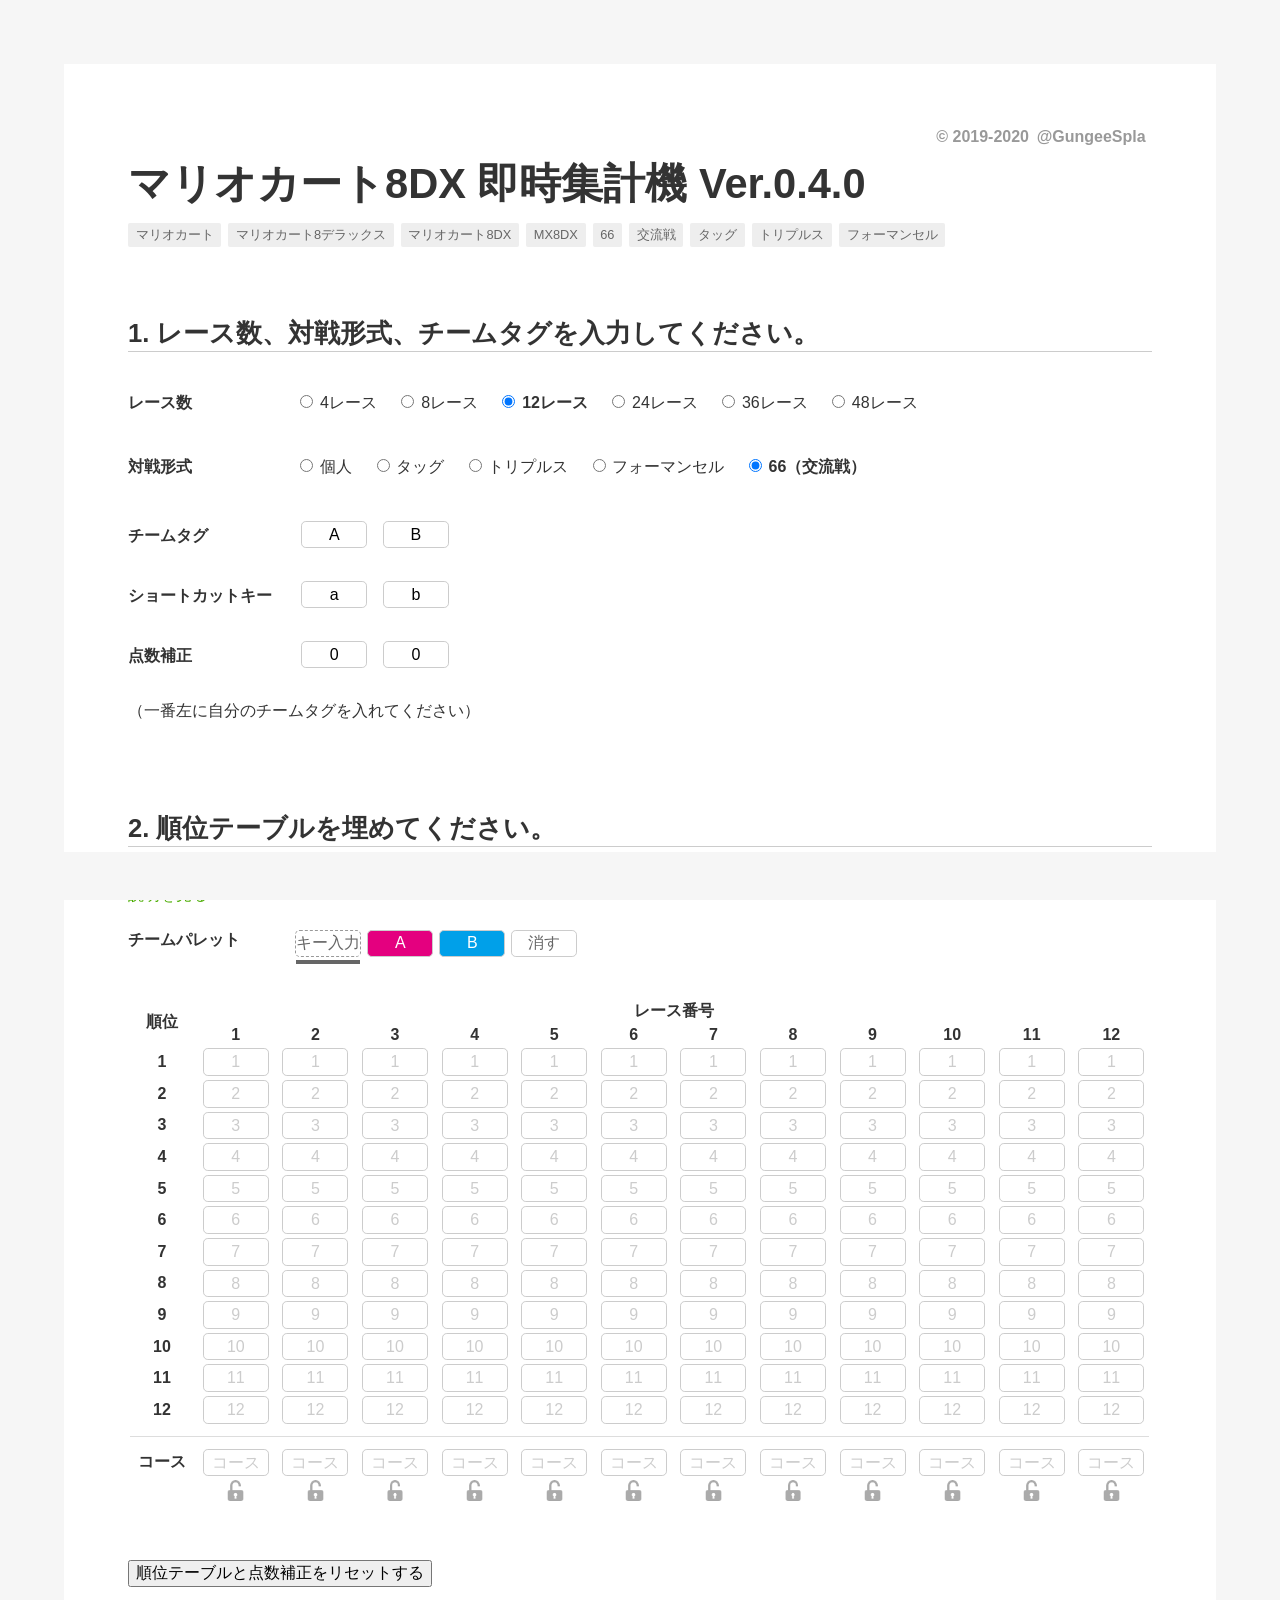
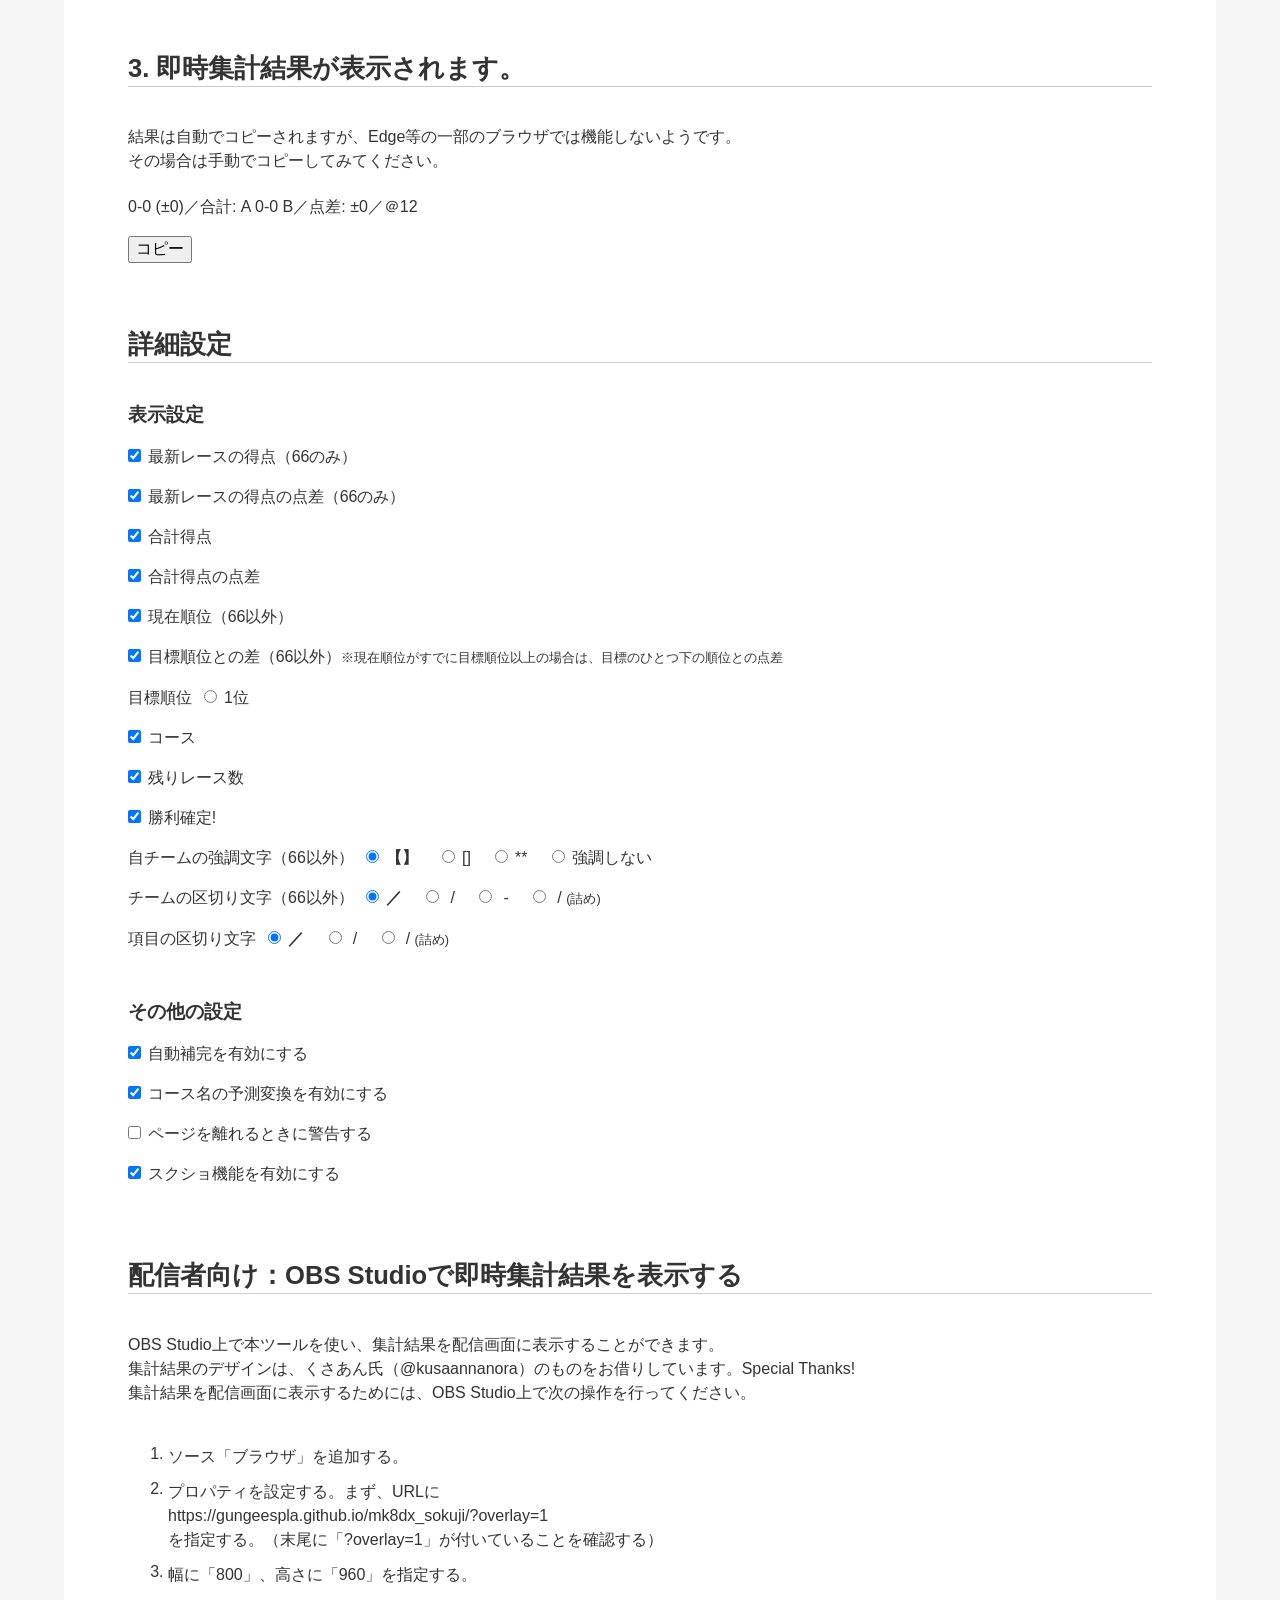
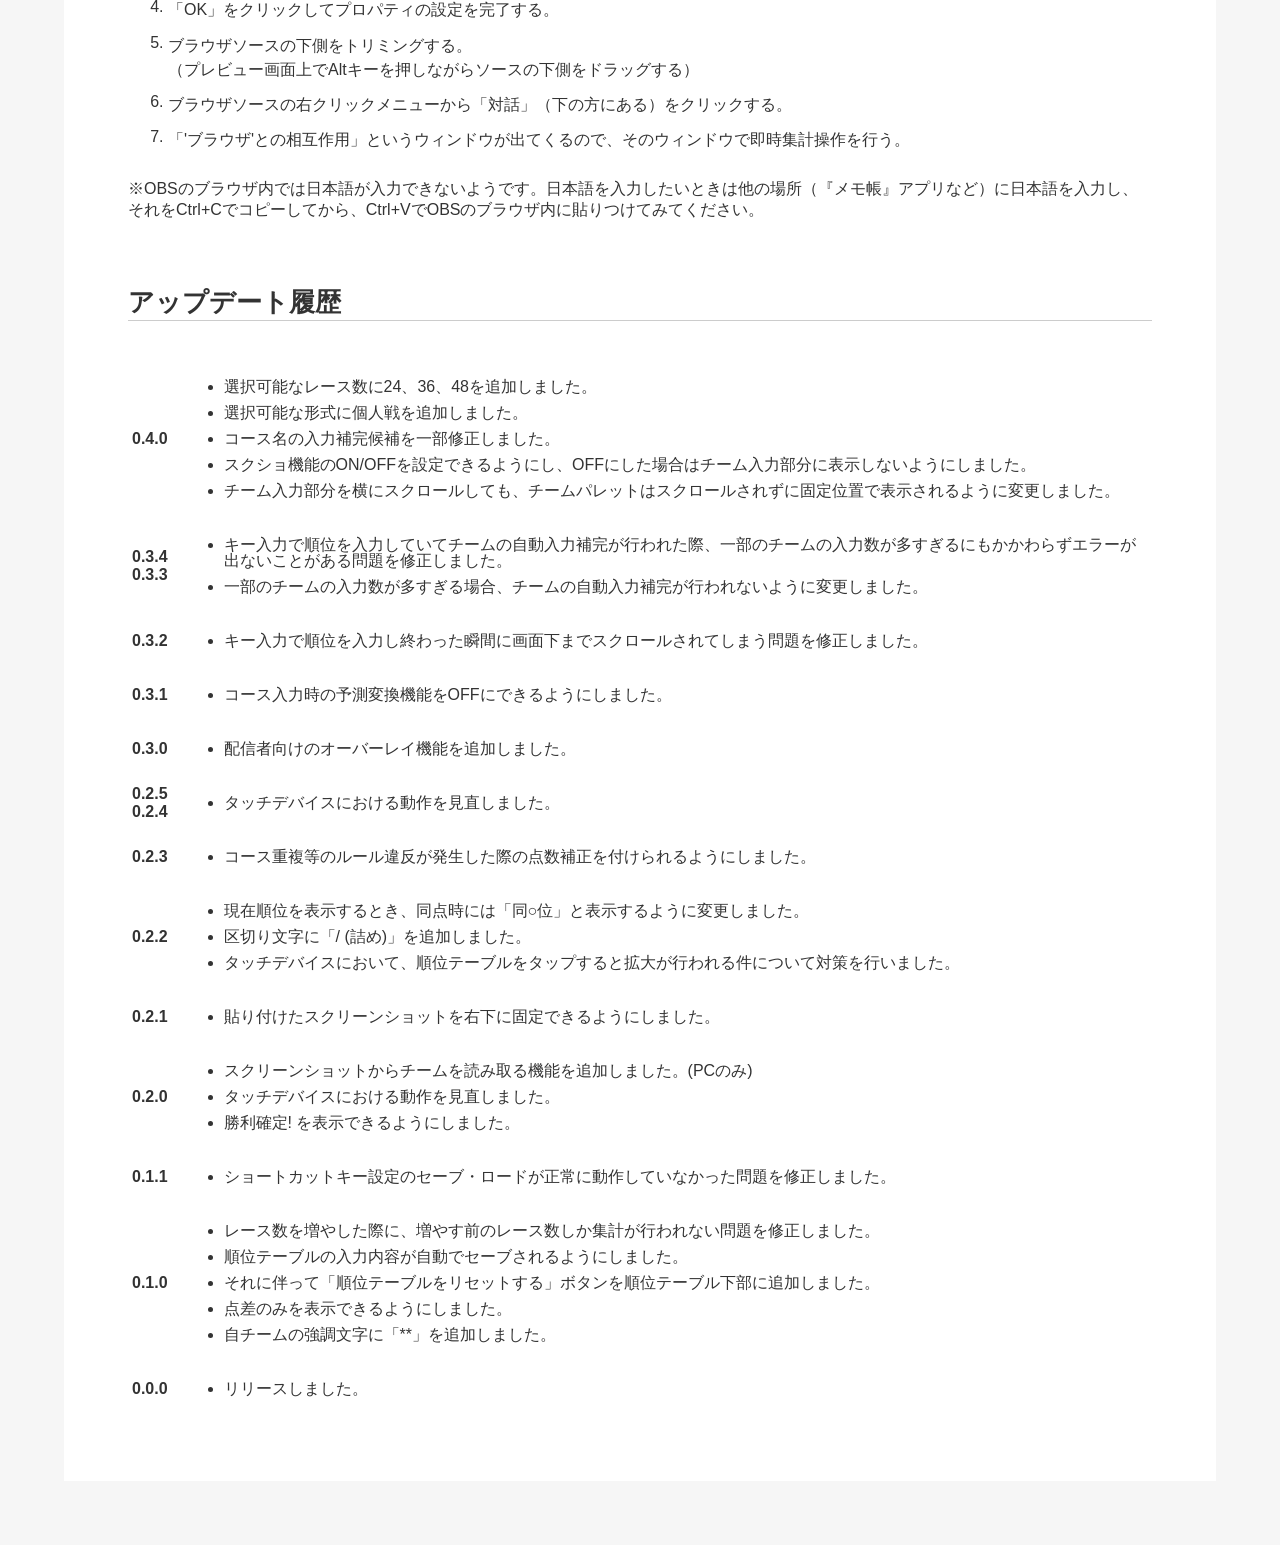
==== commit a66f4198: "0.4.0" ====
--- a/index.html
+++ b/index.html
@@ -14,16 +14,19 @@
   <link rel="stylesheet" href="assets/jquery.mysuggest.css">
   <script type="text/javascript" src='assets/jquery.js'></script>
   <script type="text/javascript" src='assets/jquery.mysuggest.js'></script>
-  <script type="text/javascript"   src="assets/main.min.js?Ver.0.3.4"></script>
+  <!--
+  <script type="text/javascript"   src="assets/main.js"></script>
+  -->
+  <script type="text/javascript"   src="assets/main.min.js?Ver.0.4.0"></script>
   <script type="text/javascript"    src="assets/ocr.min.js?Ver.0.3.3"></script>
-  <link rel="stylesheet"            href="assets/style.css?Ver.0.3.3">
+  <link rel="stylesheet"            href="assets/style.css?Ver.0.4.0">
   <link rel="stylesheet" href="sokuji_ocr/assets/style.css?Ver.0.3.3">
 </head>
 <body>
   <div id="overall-wrapper">
   <div id="main-content">
     <h5>© 2019-2020 <a href="https://twitter.com/GungeeSpla" target="_blank">@GungeeSpla</a></h5>
-    <h1>マリオカート8DX 即時集計機 Ver.0.3.4</h1>
+    <h1>マリオカート8DX 即時集計機 Ver.0.4.0</h1>
     <div id="tag-area">
       <p class="page-tag">マリオカート</p>
       <p class="page-tag">マリオカート8デラックス</p>
@@ -42,27 +45,31 @@
         <p class="radio-wrapper">
         	<input type="radio" id="race-num-4" class="race-num-radio" name="race-num" value="4"><label for="race-num-4">4レース</label>
         	<input type="radio" id="race-num-8" class="race-num-radio" name="race-num" value="8"><label for="race-num-8">8レース</label>
-        	<input type="radio" id="race-num-12" class="race-num-radio" name="race-num" value="12"><label for="race-num-12">12レース</label><br>
+        	<input type="radio" id="race-num-12" class="race-num-radio" name="race-num" value="12"><label for="race-num-12">12レース</label>
+        	<input type="radio" id="race-num-24" class="race-num-radio" name="race-num" value="24"><label for="race-num-24">24レース</label>
+        	<input type="radio" id="race-num-36" class="race-num-radio" name="race-num" value="36"><label for="race-num-36">36レース</label>
+        	<input type="radio" id="race-num-48" class="race-num-radio" name="race-num" value="48"><label for="race-num-48">48レース</label><br>
         </p>
       </div>
       <div class="margin">
         <h4>対戦形式</h4>
         <p class="radio-wrapper">
+        	<input type="radio" id="race-type-1" class="race-type-radio" name="race-type" value="12"><label for="race-type-1">個人</label>
         	<input type="radio" id="race-type-2" class="race-type-radio" name="race-type" value="6"><label for="race-type-2">タッグ</label>
         	<input type="radio" id="race-type-3" class="race-type-radio" name="race-type" value="4"><label for="race-type-3">トリプルス</label>
         	<input type="radio" id="race-type-4" class="race-type-radio" name="race-type" value="3"><label for="race-type-4">フォーマンセル</label>
         	<input type="radio" id="race-type-6" class="race-type-radio" name="race-type" value="2"><label for="race-type-6">66（交流戦）</label><br>
         </p>
       </div>
-      <div class="margin">
+      <div class="margin scroll-x">
         <h4>チームタグ</h4>
         <table id="table-team-name"></table>
       </div>
-      <div class="margin">
+      <div class="margin scroll-x">
         <h4>ショートカットキー</h4>
         <table id="table-sc-key"></table>
       </div>
-      <div class="margin">
+      <div class="margin scroll-x">
         <h4>点数補正</h4>
         <table id="table-correction"></table>
       </div>
@@ -125,12 +132,12 @@
         </li>
       </ul>
     </div>
+    <div class="margin">
+      <h4>チームパレット</h4>
+      <div id="input-rank-palette"></div>
+    </div>
     <div id="input-rank-area" user-scalable="no">
       <div id="mouse-chaser"></div>
-      <div class="margin">
-        <h4>チームパレット</h4>
-        <div id="input-rank-palette"></div>
-      </div>
       <div class="margin">
         <table id="input-rank-table"></table>
       </div>
@@ -194,6 +201,7 @@
     	<p><input type="checkbox" id="cfg-auto-complement"  class="cfg-check"><label for="cfg-auto-complement">自動補完を有効にする</span></label></p>
     	<br><p><input type="checkbox" id="cfg-course-suggest"  class="cfg-check"><label for="cfg-course-suggest">コース名の予測変換を有効にする</span></label></p>
     	<br><p><input type="checkbox" id="cfg-on-before-unload" class="cfg-check"><label for="cfg-on-before-unload">ページを離れるときに警告する</span></label></p>
+    	<br><p><input type="checkbox" id="cfg-screenshot" class="cfg-check"><label for="cfg-screenshot">スクショ機能を有効にする</span></label></p>
     </div>
     <h2>配信者向け：OBS Studioで即時集計結果を表示する</h2>
     <p>OBS Studio上で本ツールを使い、集計結果を配信画面に表示することができます。<br>
@@ -208,9 +216,19 @@
       <li><p>ブラウザソースの右クリックメニューから「対話」（下の方にある）をクリックする。</p></li>
       <li><p>「'ブラウザ'との相互作用」というウィンドウが出てくるので、そのウィンドウで即時集計操作を行う。</p></li>
     </ol>
-    ※OBSのブラウザ内では日本語が入力できないようです。日本語を入力したいときは他の場所（『メモ帳』アプリなど）に日本語を書き、それをCtrl+Cでコピーしてから、Ctrl+VでOBSのブラウザ内に貼りつけてみてください。
+    ※OBSのブラウザ内では日本語が入力できないようです。日本語を入力したいときは他の場所（『メモ帳』アプリなど）に日本語を入力し、それをCtrl+Cでコピーしてから、Ctrl+VでOBSのブラウザ内に貼りつけてみてください。
     <h2>アップデート履歴</h2>
     <table id="update-rireki">
+      <tr>
+        <td><b>0.4.0</b></td>
+        <td><ul>
+          <li>選択可能なレース数に24、36、48を追加しました。</li>
+          <li>選択可能な形式に個人戦を追加しました。</li>
+          <li>コース名の入力補完候補を一部修正しました。</li>
+          <li>スクショ機能のON/OFFを設定できるようにし、OFFにした場合はチーム入力部分に表示しないようにしました。</li>
+          <li>チーム入力部分を横にスクロールしても、チームパレットはスクロールされずに固定位置で表示されるように変更しました。</li>
+        </ul></td>
+      </tr>
       <tr>
         <td><b>0.3.4<br>0.3.3</b></td>
         <td><ul>
--- a/assets/style.css
+++ b/assets/style.css
@@ -8,18 +8,33 @@
   padding: 4em 0em;
   color: #333;
   background-color: #f6f6f6;
-  --team-bgcolor-0: #e91e63;
-  --team-bgcolor-1: #03a9f4;
-  --team-bgcolor-2: #ffeb3b;
-  --team-bgcolor-3: #4caf50;
-  --team-bgcolor-4: #ff9800;
-  --team-bgcolor-5: #673ab7;
+  --team-bgcolor-0: #E4007F; /* 濃桃 */
+  --team-bgcolor-1: #00A0E9; /* 水 */
+  --team-bgcolor-2: #FFF100; /* 黄 */
+  --team-bgcolor-3: #009944; /* 緑 */
+  --team-bgcolor-4: #F39800; /* 橙 */
+  --team-bgcolor-5: #920783; /* 紫 */
+  
+  --team-bgcolor-6: #E60012; /* 赤 */
+  --team-bgcolor-7: #0068B7; /* 青 */
+  --team-bgcolor-8: #8FC31F; /* 黄緑 */
+  --team-bgcolor-9: #009E96; /* 青緑 */
+  --team-bgcolor-10: #E4007F; /* 桃 */
+  --team-bgcolor-11: #1D2088; /* 藍 */
+  
   --team-textcolor-0: #fff;
   --team-textcolor-1: #fff;
   --team-textcolor-2: #000;
   --team-textcolor-3: #fff;
-  --team-textcolor-4: #fff;
+  --team-textcolor-4: #000;
   --team-textcolor-5: #fff;
+  
+  --team-textcolor-6: #fff;
+  --team-textcolor-7: #fff;
+  --team-textcolor-8: #000;
+  --team-textcolor-9: #fff;
+  --team-textcolor-10: #fff;
+  --team-textcolor-11: #fff;
 }
 pre {
   font-family: sans-serif;
@@ -376,10 +391,37 @@
       color: var(--team-textcolor-5);
     }
     .team-6 {
+      background-color: var(--team-bgcolor-6);
+      color: var(--team-textcolor-6);
+    }
+    .team-7 {
+      background-color: var(--team-bgcolor-7);
+      color: var(--team-textcolor-7);
+    }
+    .team-8 {
+      background-color: var(--team-bgcolor-8);
+      color: var(--team-textcolor-8);
+    }
+    .team-9 {
+      background-color: var(--team-bgcolor-9);
+      color: var(--team-textcolor-9);
+    }
+    .team-10 {
+      background-color: var(--team-bgcolor-10);
+      color: var(--team-textcolor-10);
+    }
+    .team-11 {
+      background-color: var(--team-bgcolor-11);
+      color: var(--team-textcolor-11);
+    }
+    .team-12 {
       background-color: #fff;
       color: #666;
     }
     #input-team-area {
+    }
+    .scroll-x {
+    	overflow-x: auto;
     }
   #cfg-area p {
     margin: 0.5em 0em 0.5em 0em;
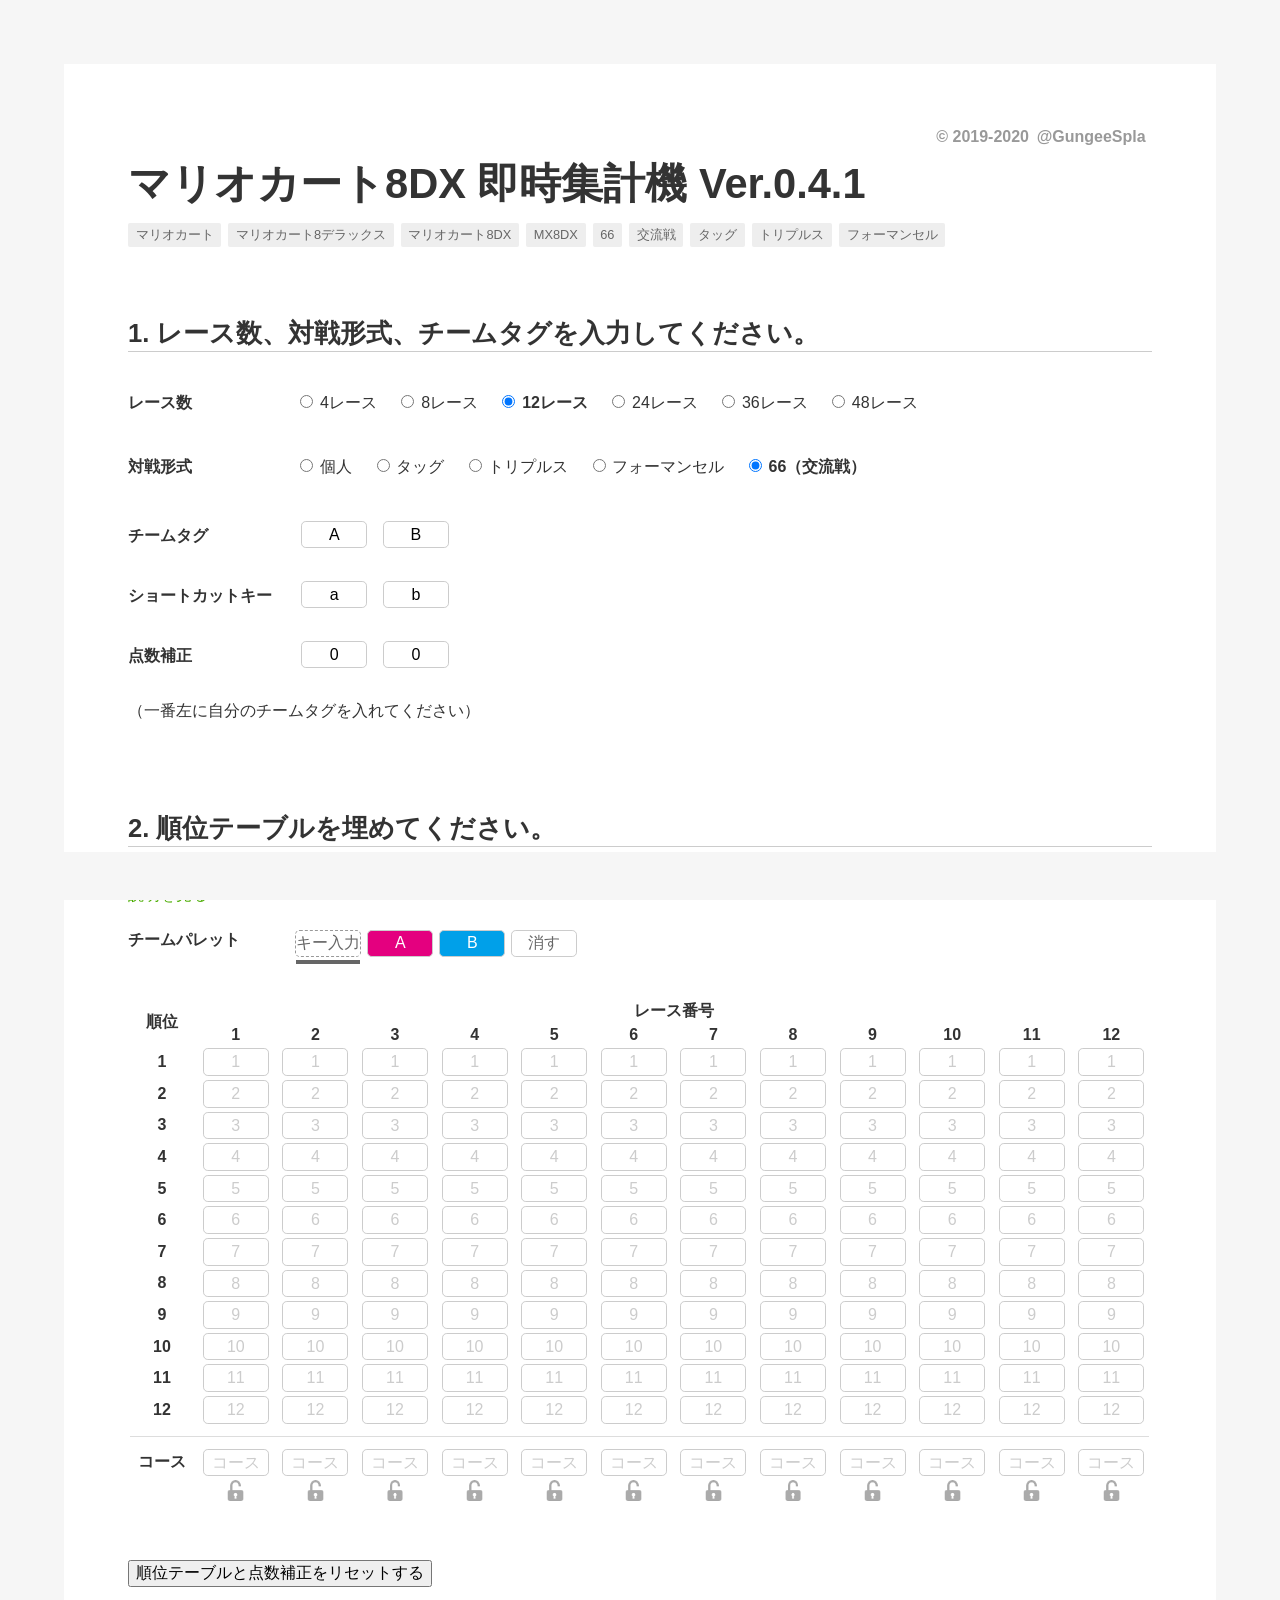
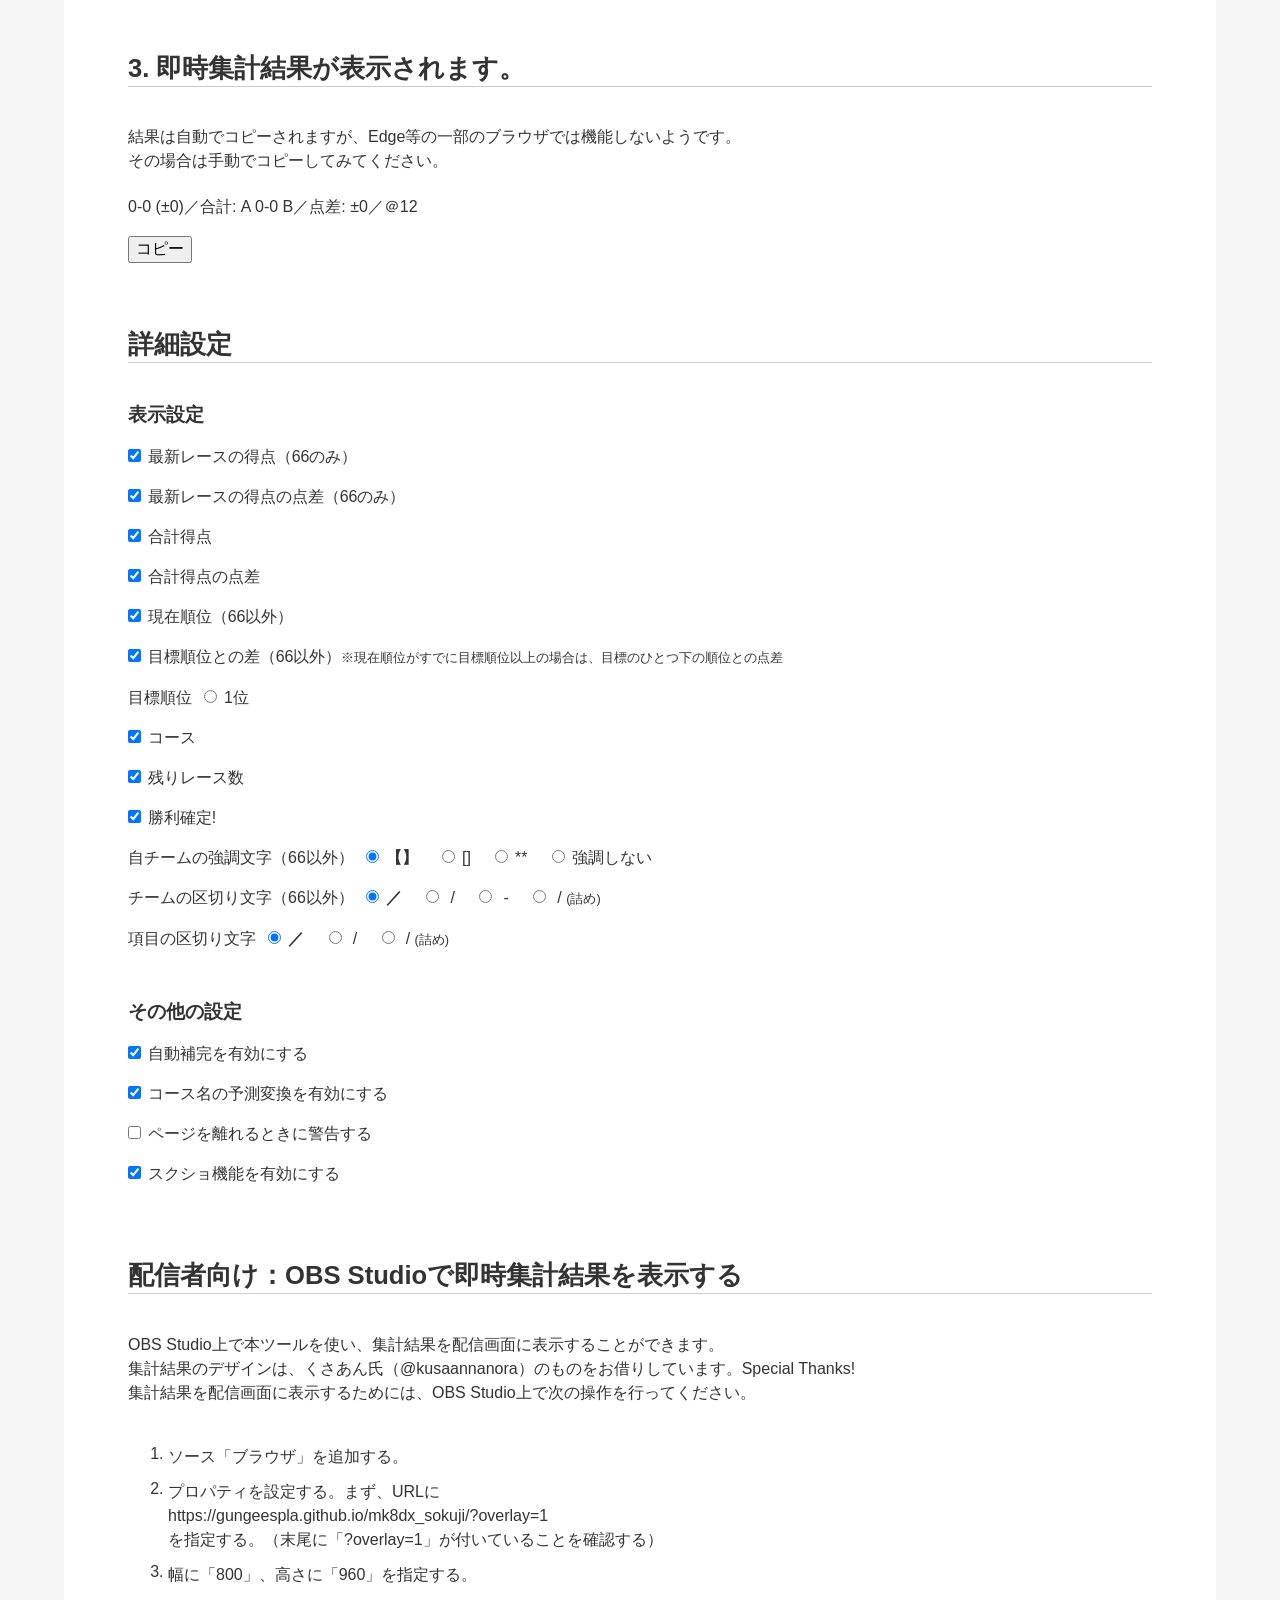
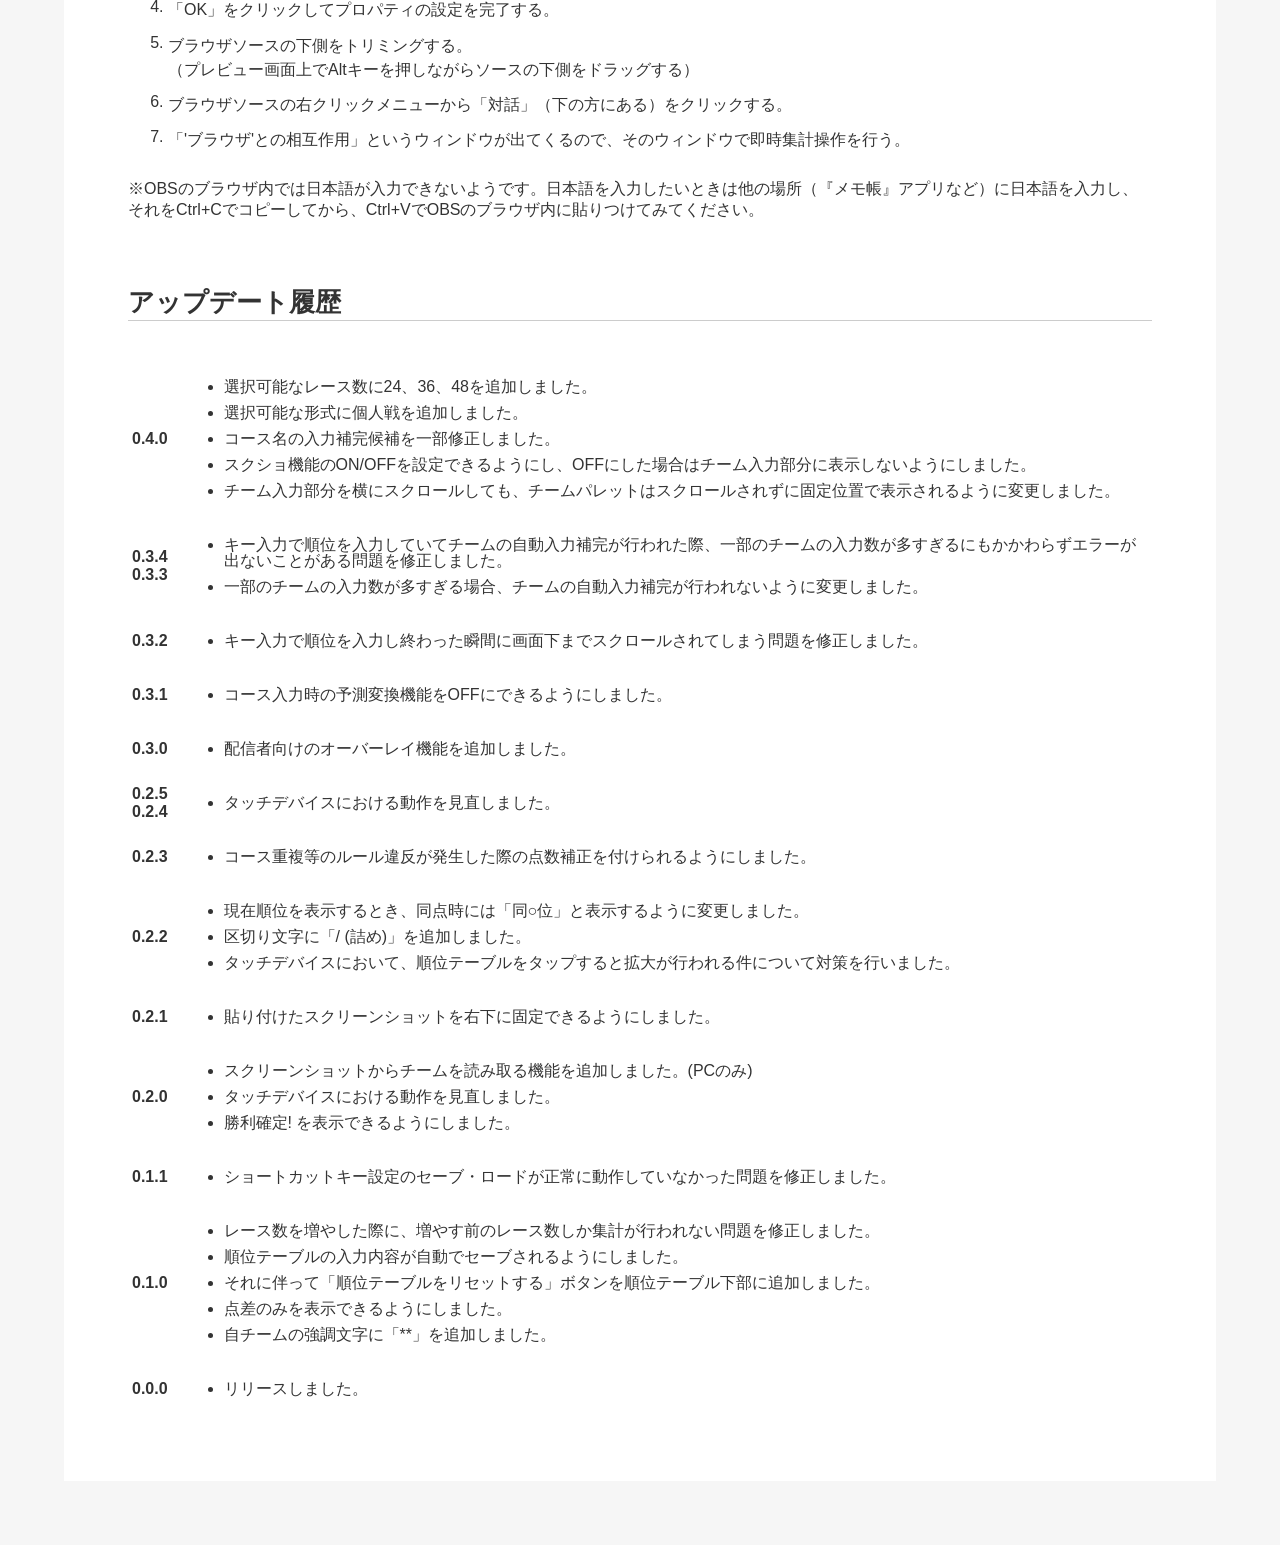
==== commit 65a96230: "fix" ====
--- a/index.html
+++ b/index.html
@@ -14,10 +14,7 @@
   <link rel="stylesheet" href="assets/jquery.mysuggest.css">
   <script type="text/javascript" src='assets/jquery.js'></script>
   <script type="text/javascript" src='assets/jquery.mysuggest.js'></script>
-  <!--
-  <script type="text/javascript"   src="assets/main.js"></script>
-  -->
-  <script type="text/javascript"   src="assets/main.min.js?Ver.0.4.0"></script>
+  <script type="text/javascript"   src="assets/main.min.js?Ver.0.4.1"></script>
   <script type="text/javascript"    src="assets/ocr.min.js?Ver.0.3.3"></script>
   <link rel="stylesheet"            href="assets/style.css?Ver.0.4.0">
   <link rel="stylesheet" href="sokuji_ocr/assets/style.css?Ver.0.3.3">
@@ -26,7 +23,7 @@
   <div id="overall-wrapper">
   <div id="main-content">
     <h5>© 2019-2020 <a href="https://twitter.com/GungeeSpla" target="_blank">@GungeeSpla</a></h5>
-    <h1>マリオカート8DX 即時集計機 Ver.0.4.0</h1>
+    <h1>マリオカート8DX 即時集計機 Ver.0.4.1</h1>
     <div id="tag-area">
       <p class="page-tag">マリオカート</p>
       <p class="page-tag">マリオカート8デラックス</p>
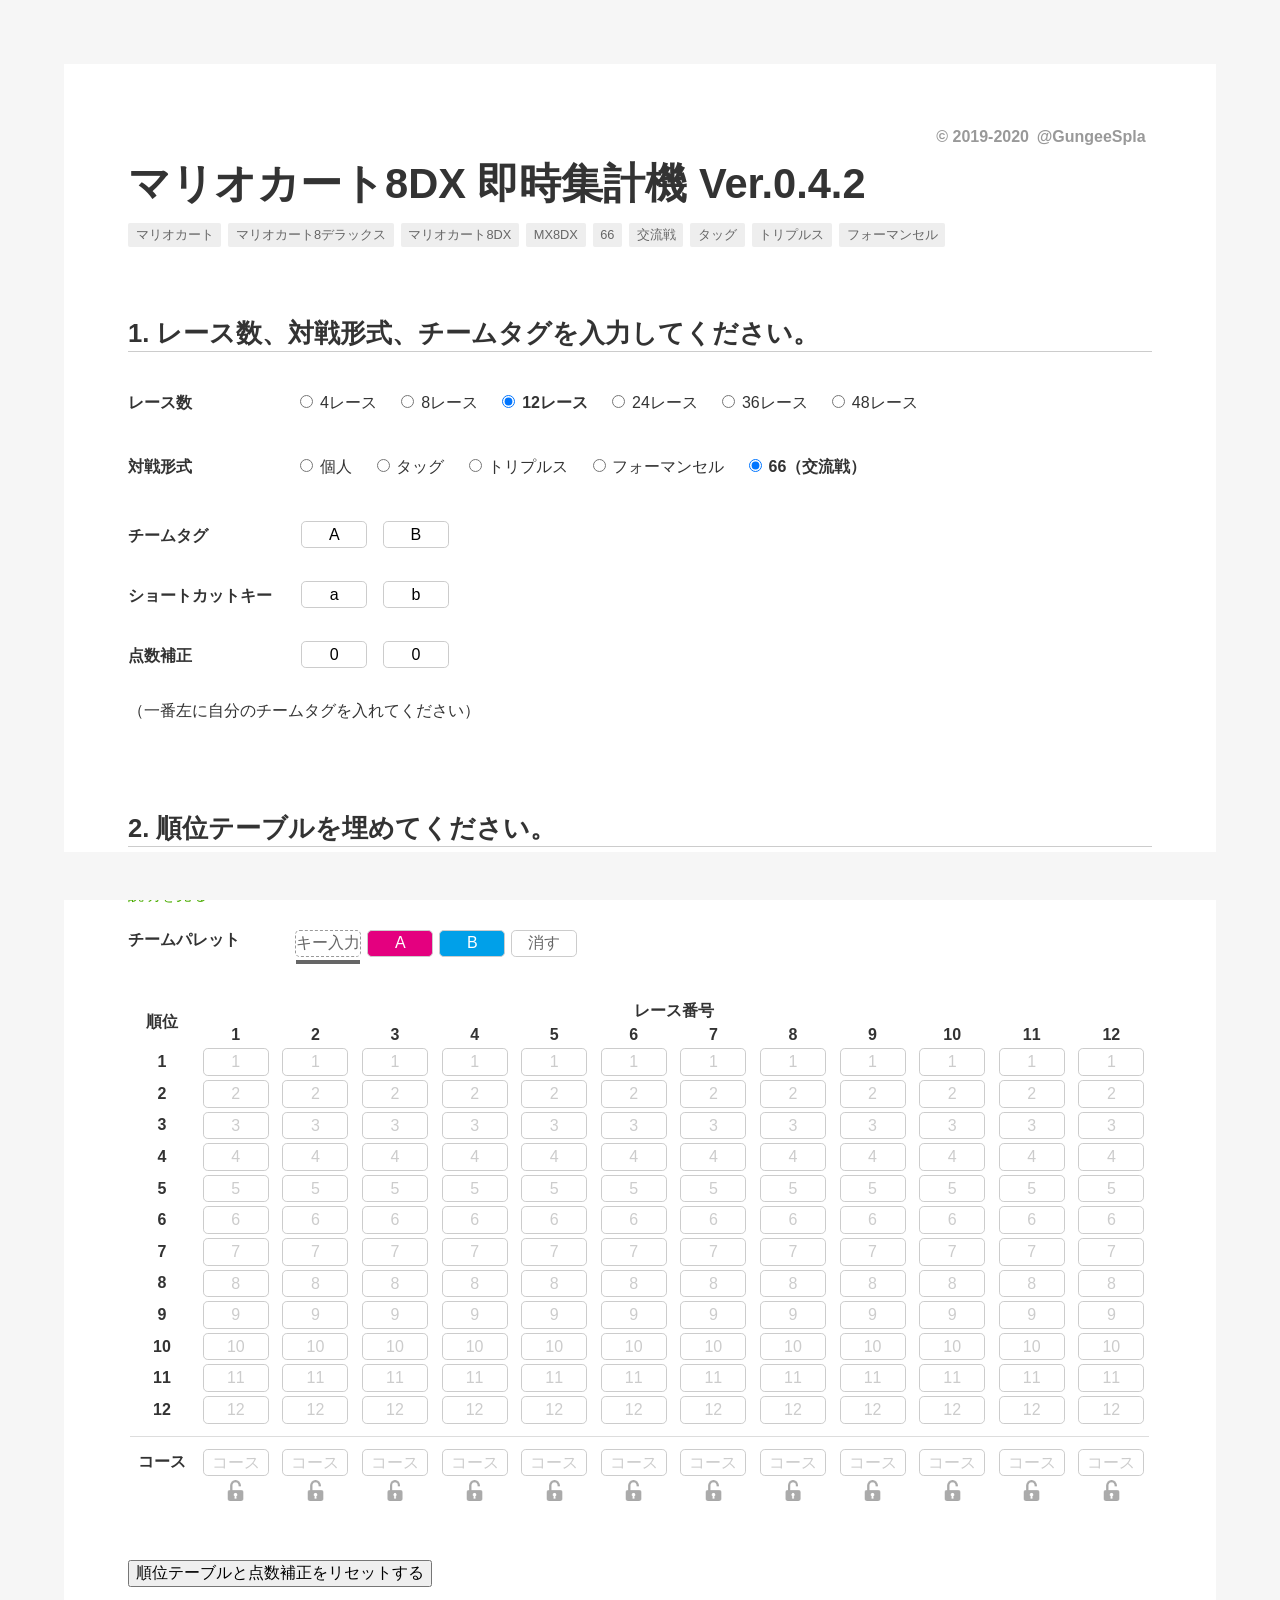
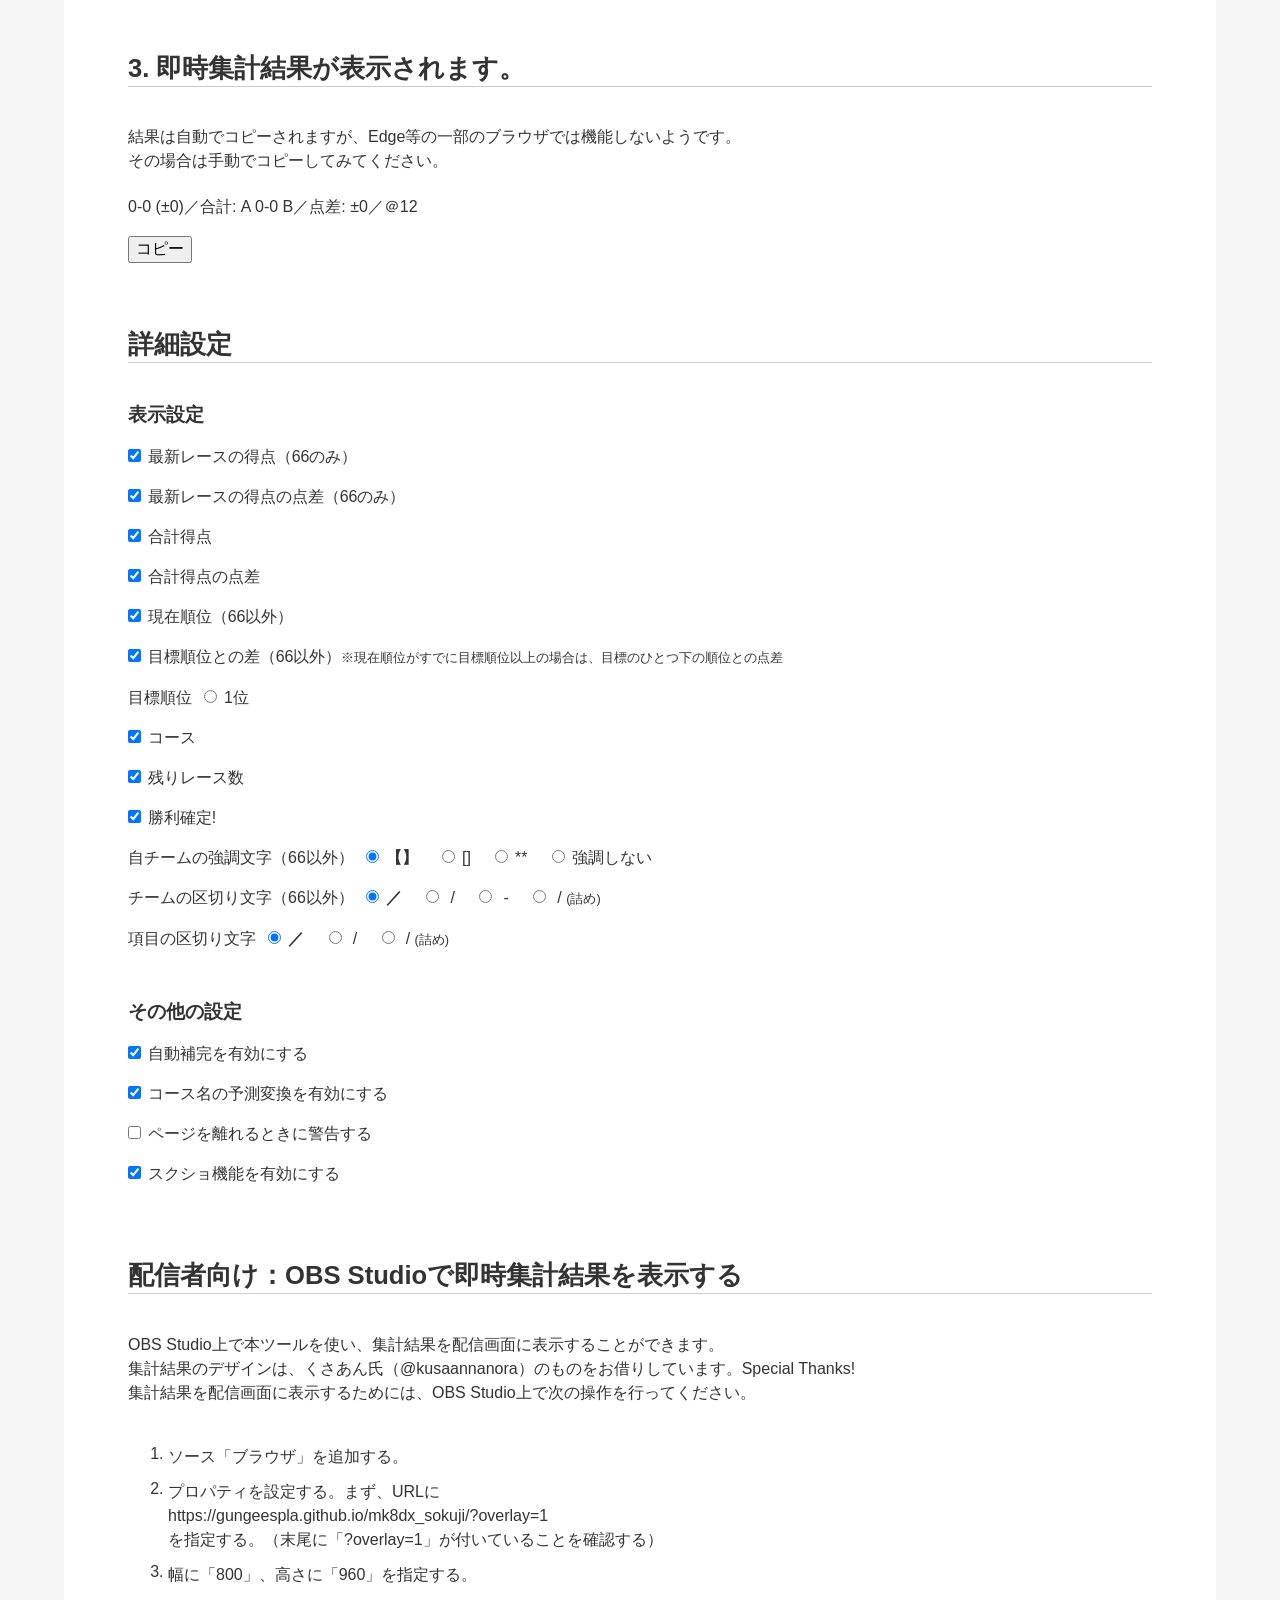
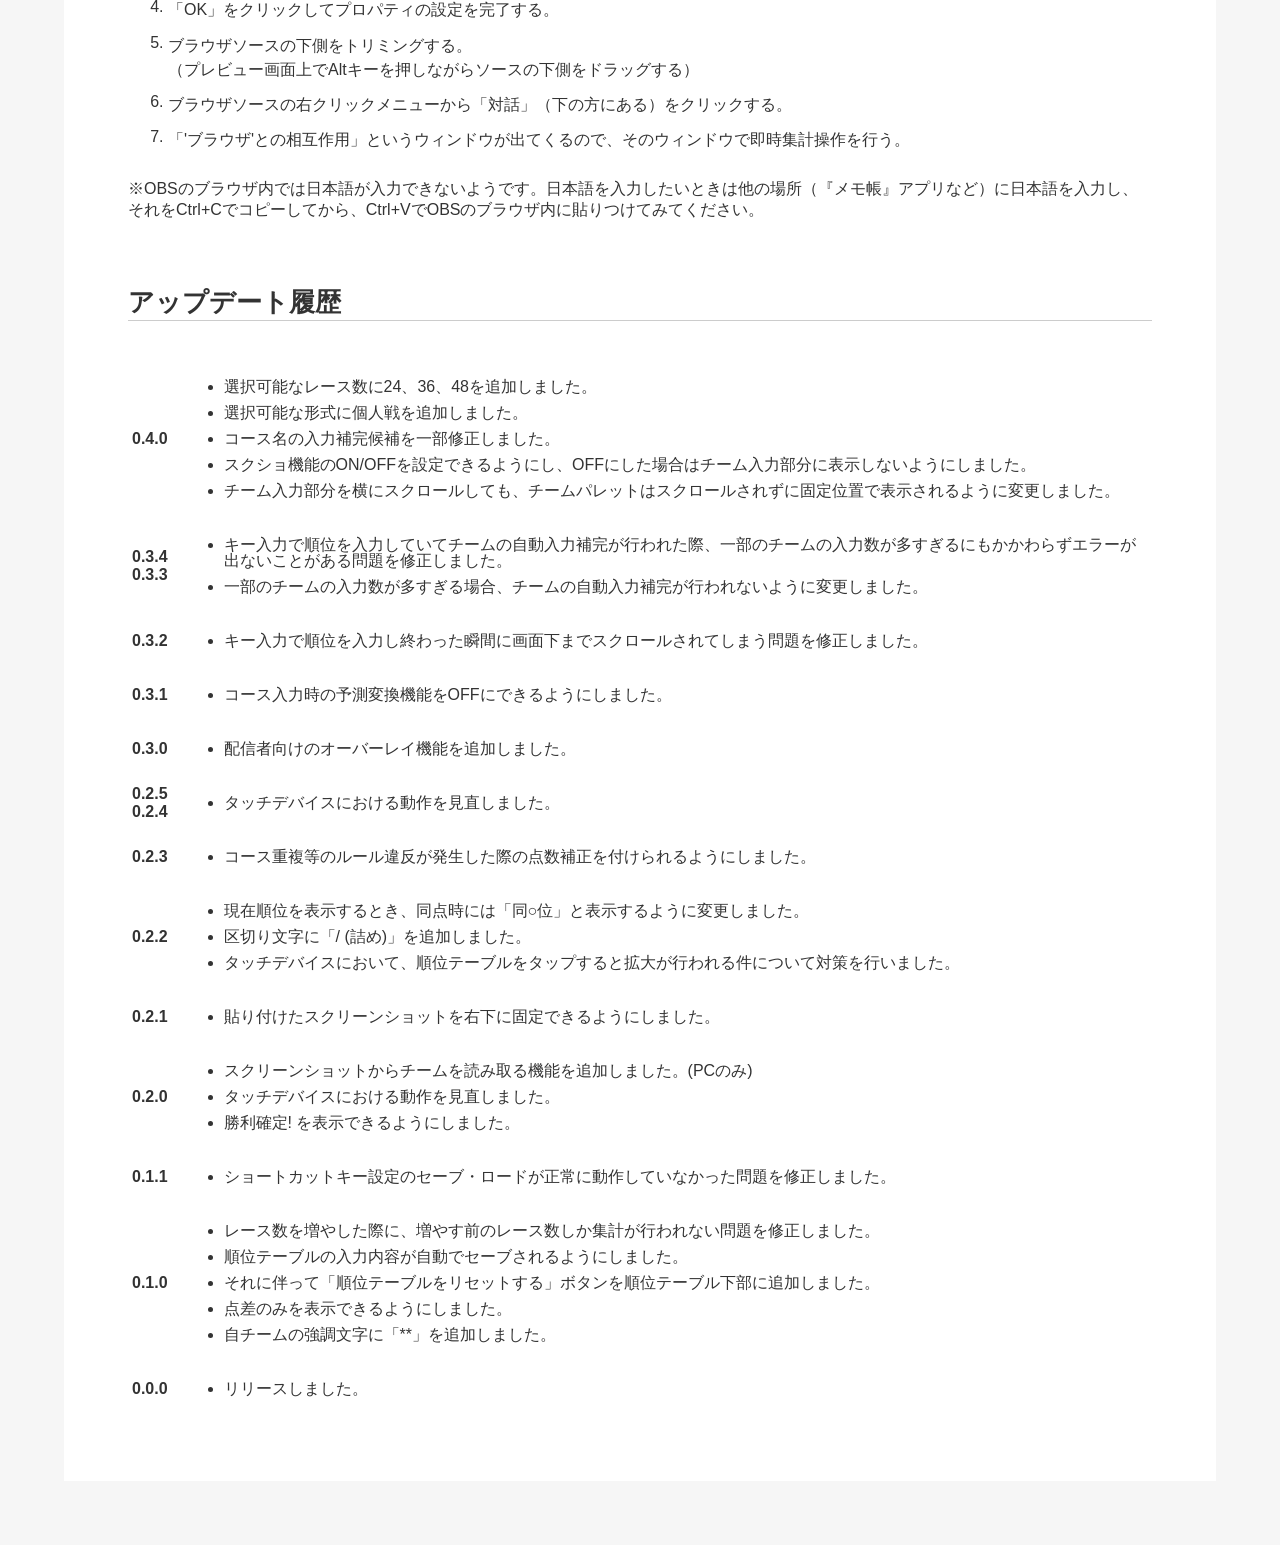
==== commit bcd014df: "fix" ====
--- a/index.html
+++ b/index.html
@@ -14,7 +14,7 @@
   <link rel="stylesheet" href="assets/jquery.mysuggest.css">
   <script type="text/javascript" src='assets/jquery.js'></script>
   <script type="text/javascript" src='assets/jquery.mysuggest.js'></script>
-  <script type="text/javascript"   src="assets/main.min.js?Ver.0.4.1"></script>
+  <script type="text/javascript"   src="assets/main.min.js?Ver.0.4.2"></script>
   <script type="text/javascript"    src="assets/ocr.min.js?Ver.0.3.3"></script>
   <link rel="stylesheet"            href="assets/style.css?Ver.0.4.0">
   <link rel="stylesheet" href="sokuji_ocr/assets/style.css?Ver.0.3.3">
@@ -23,7 +23,7 @@
   <div id="overall-wrapper">
   <div id="main-content">
     <h5>© 2019-2020 <a href="https://twitter.com/GungeeSpla" target="_blank">@GungeeSpla</a></h5>
-    <h1>マリオカート8DX 即時集計機 Ver.0.4.1</h1>
+    <h1>マリオカート8DX 即時集計機 Ver.0.4.2</h1>
     <div id="tag-area">
       <p class="page-tag">マリオカート</p>
       <p class="page-tag">マリオカート8デラックス</p>
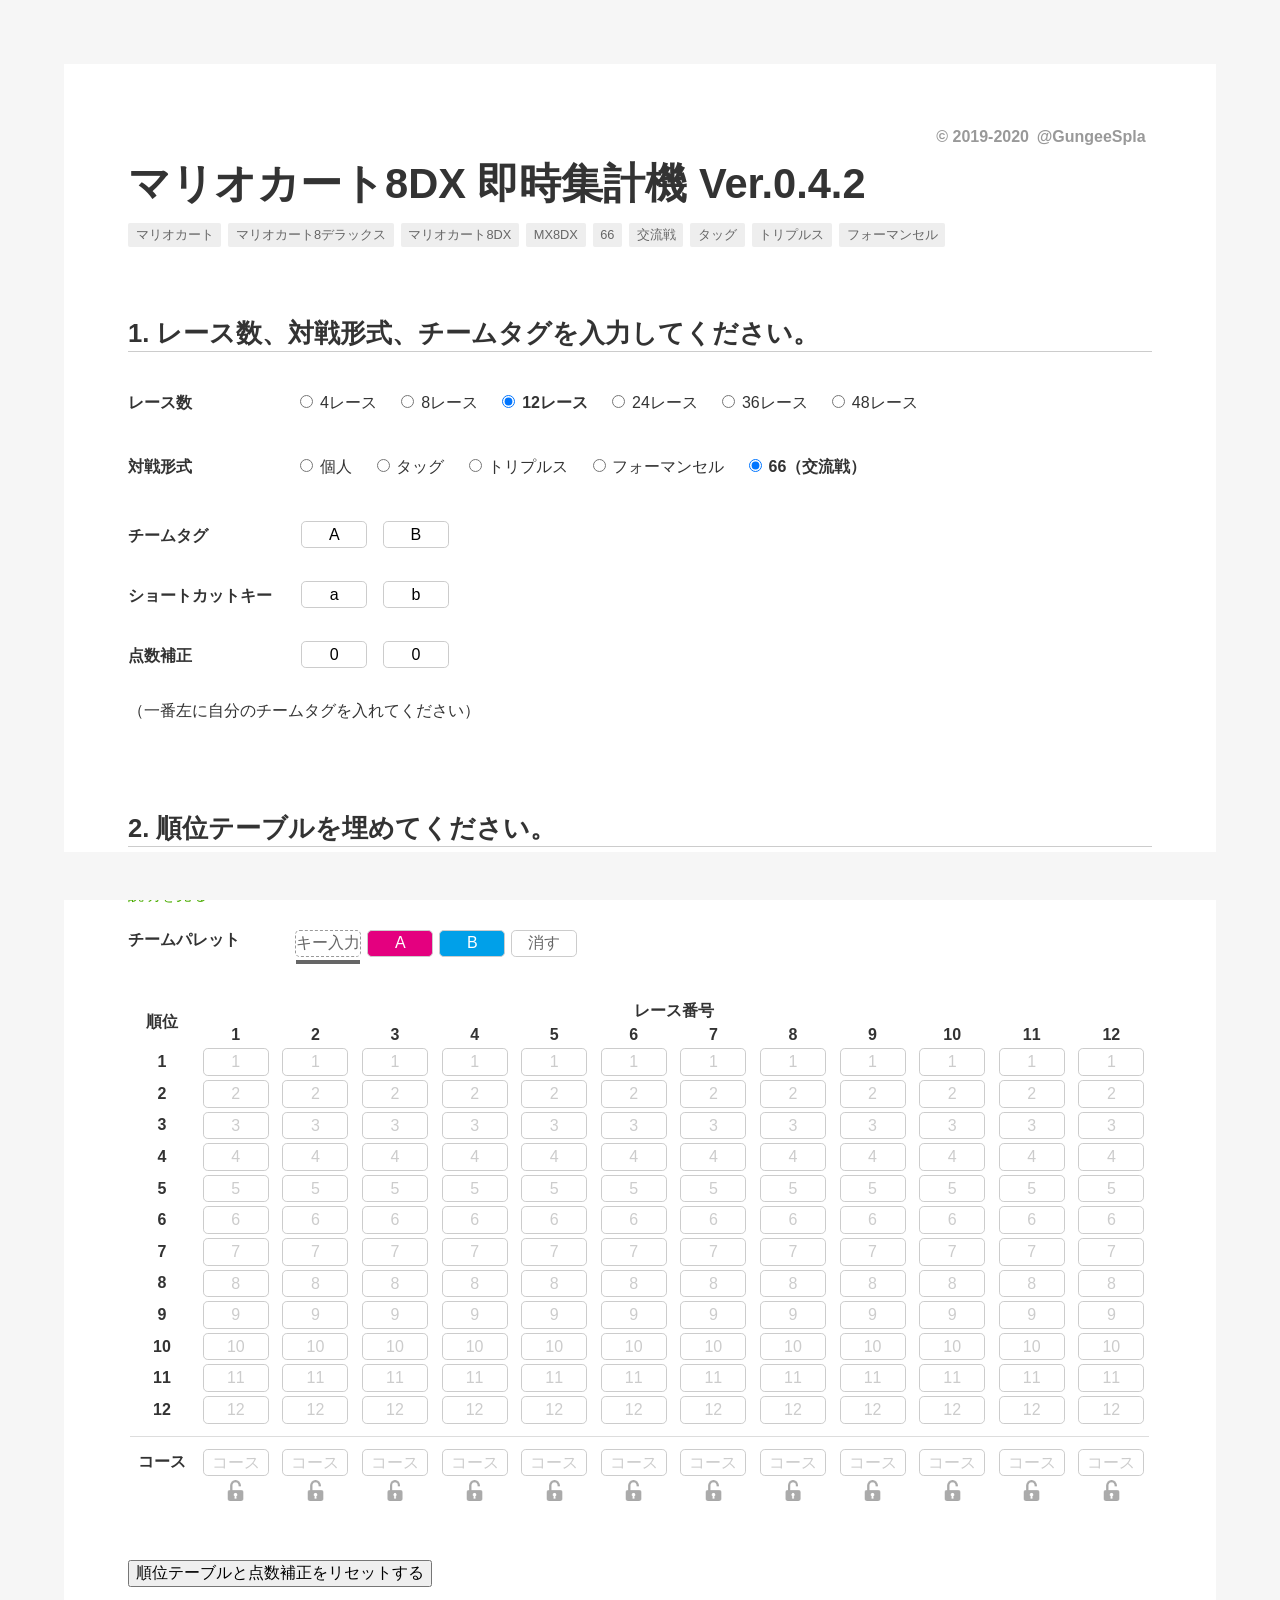
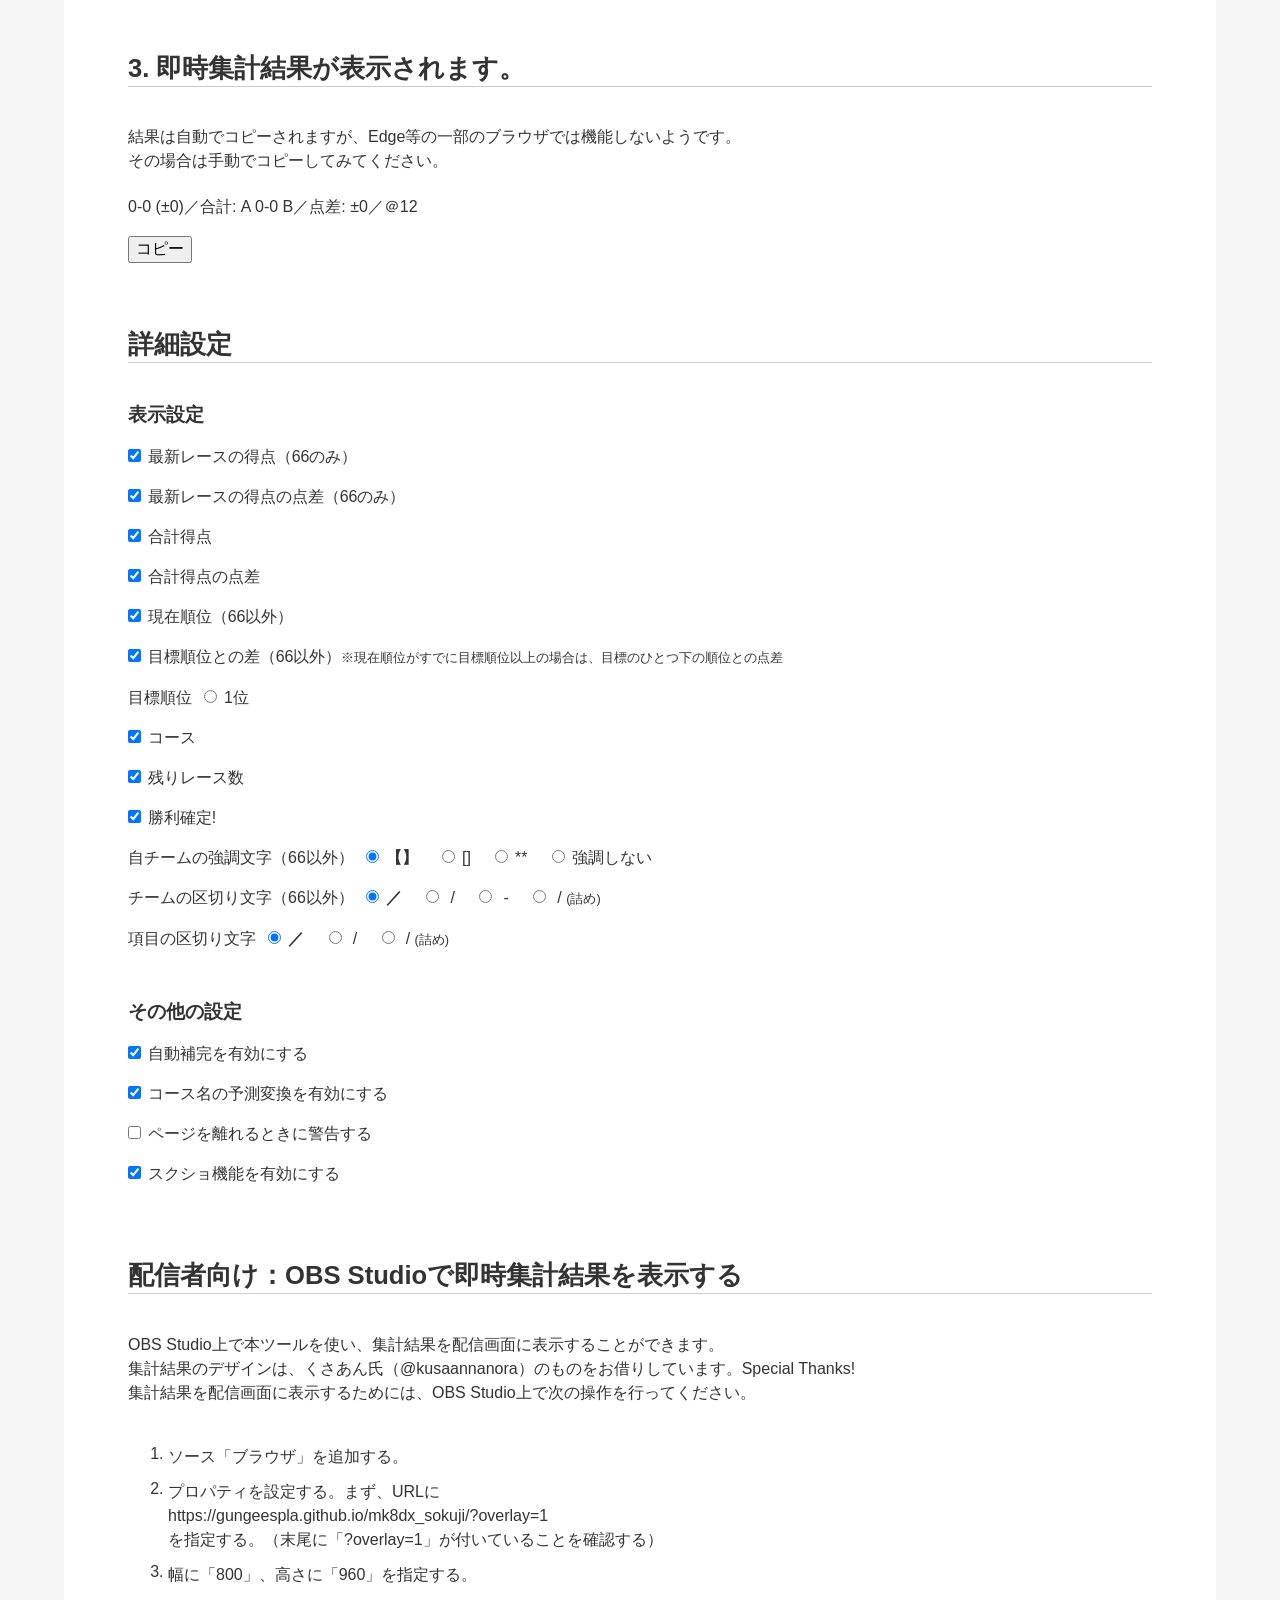
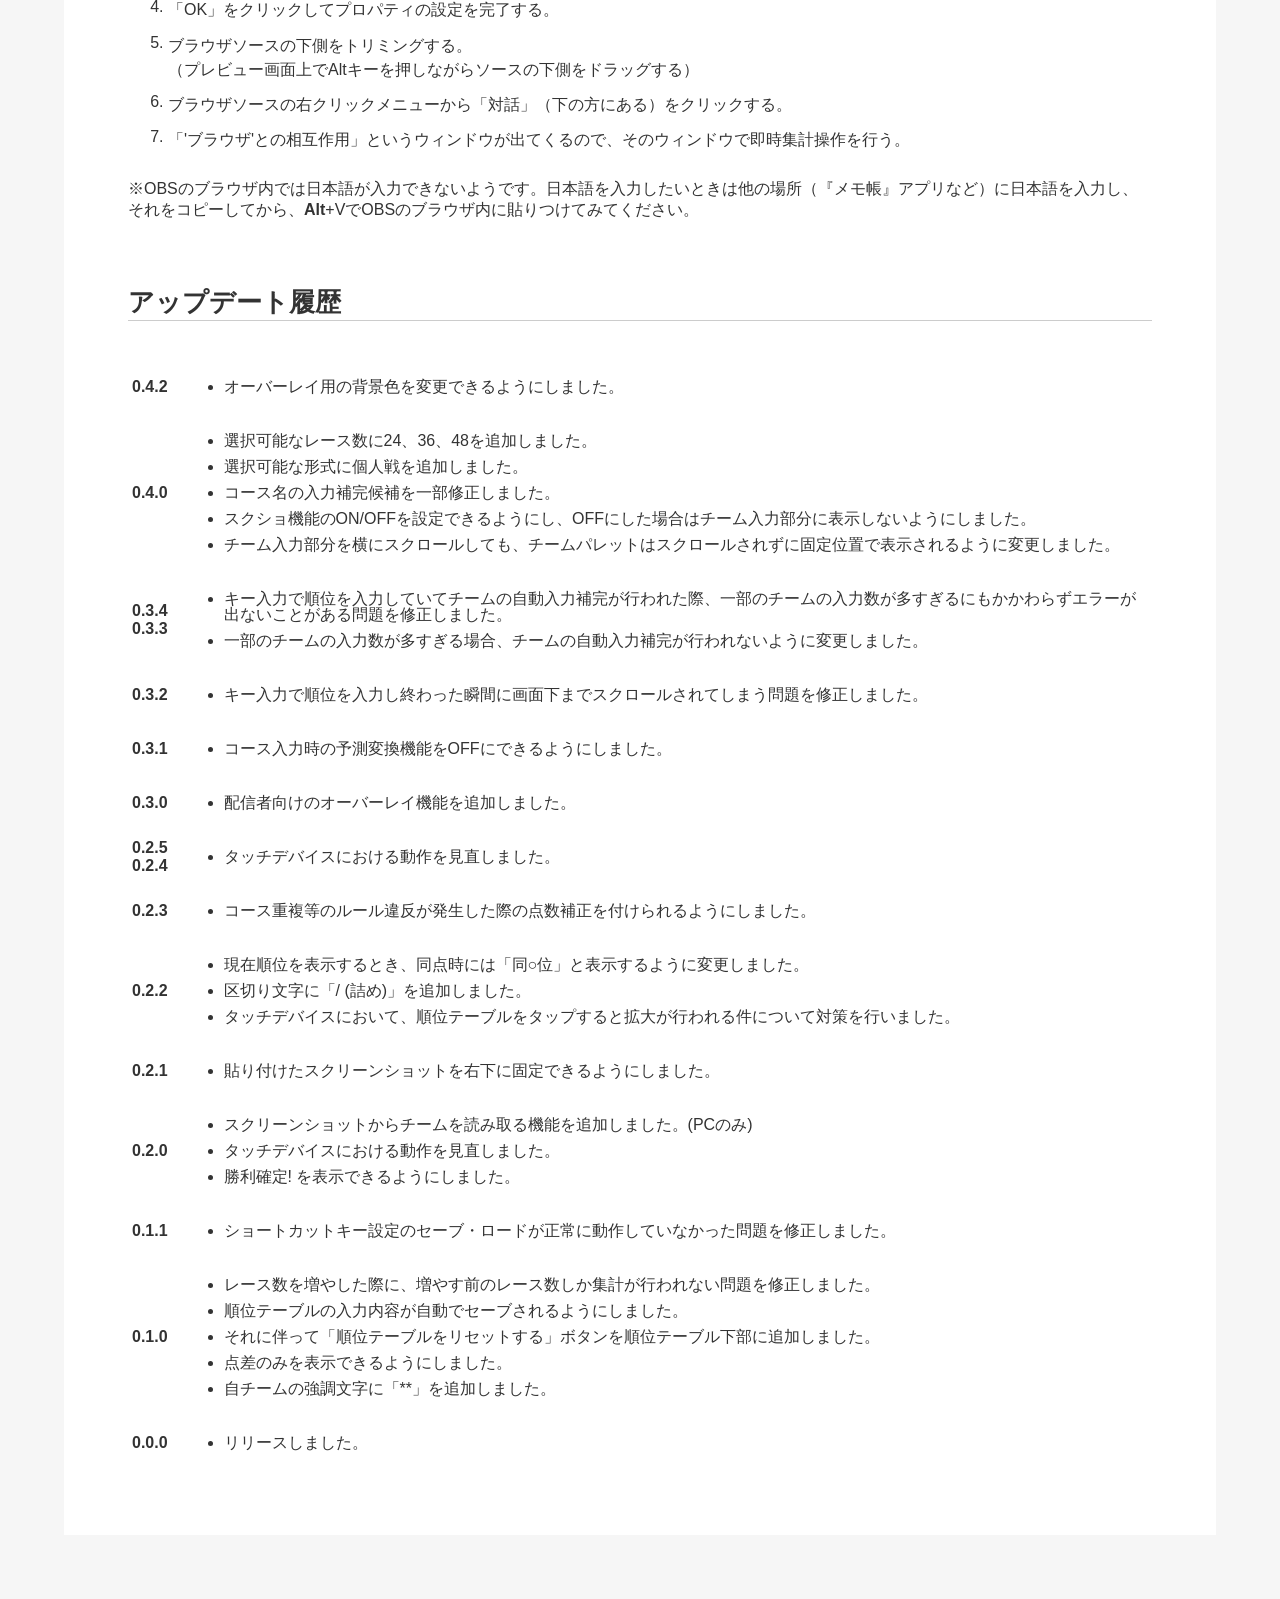
==== commit c3102457: "fix" ====
--- a/index.html
+++ b/index.html
@@ -213,9 +213,15 @@
       <li><p>ブラウザソースの右クリックメニューから「対話」（下の方にある）をクリックする。</p></li>
       <li><p>「'ブラウザ'との相互作用」というウィンドウが出てくるので、そのウィンドウで即時集計操作を行う。</p></li>
     </ol>
-    ※OBSのブラウザ内では日本語が入力できないようです。日本語を入力したいときは他の場所（『メモ帳』アプリなど）に日本語を入力し、それをCtrl+Cでコピーしてから、Ctrl+VでOBSのブラウザ内に貼りつけてみてください。
+    ※OBSのブラウザ内では日本語が入力できないようです。日本語を入力したいときは他の場所（『メモ帳』アプリなど）に日本語を入力し、それをコピーしてから、<b>Alt</b>+VでOBSのブラウザ内に貼りつけてみてください。
     <h2>アップデート履歴</h2>
     <table id="update-rireki">
+      <tr>
+        <td><b>0.4.2</b></td>
+        <td><ul>
+          <li>オーバーレイ用の背景色を変更できるようにしました。</li>
+        </ul></td>
+      </tr>
       <tr>
         <td><b>0.4.0</b></td>
         <td><ul>
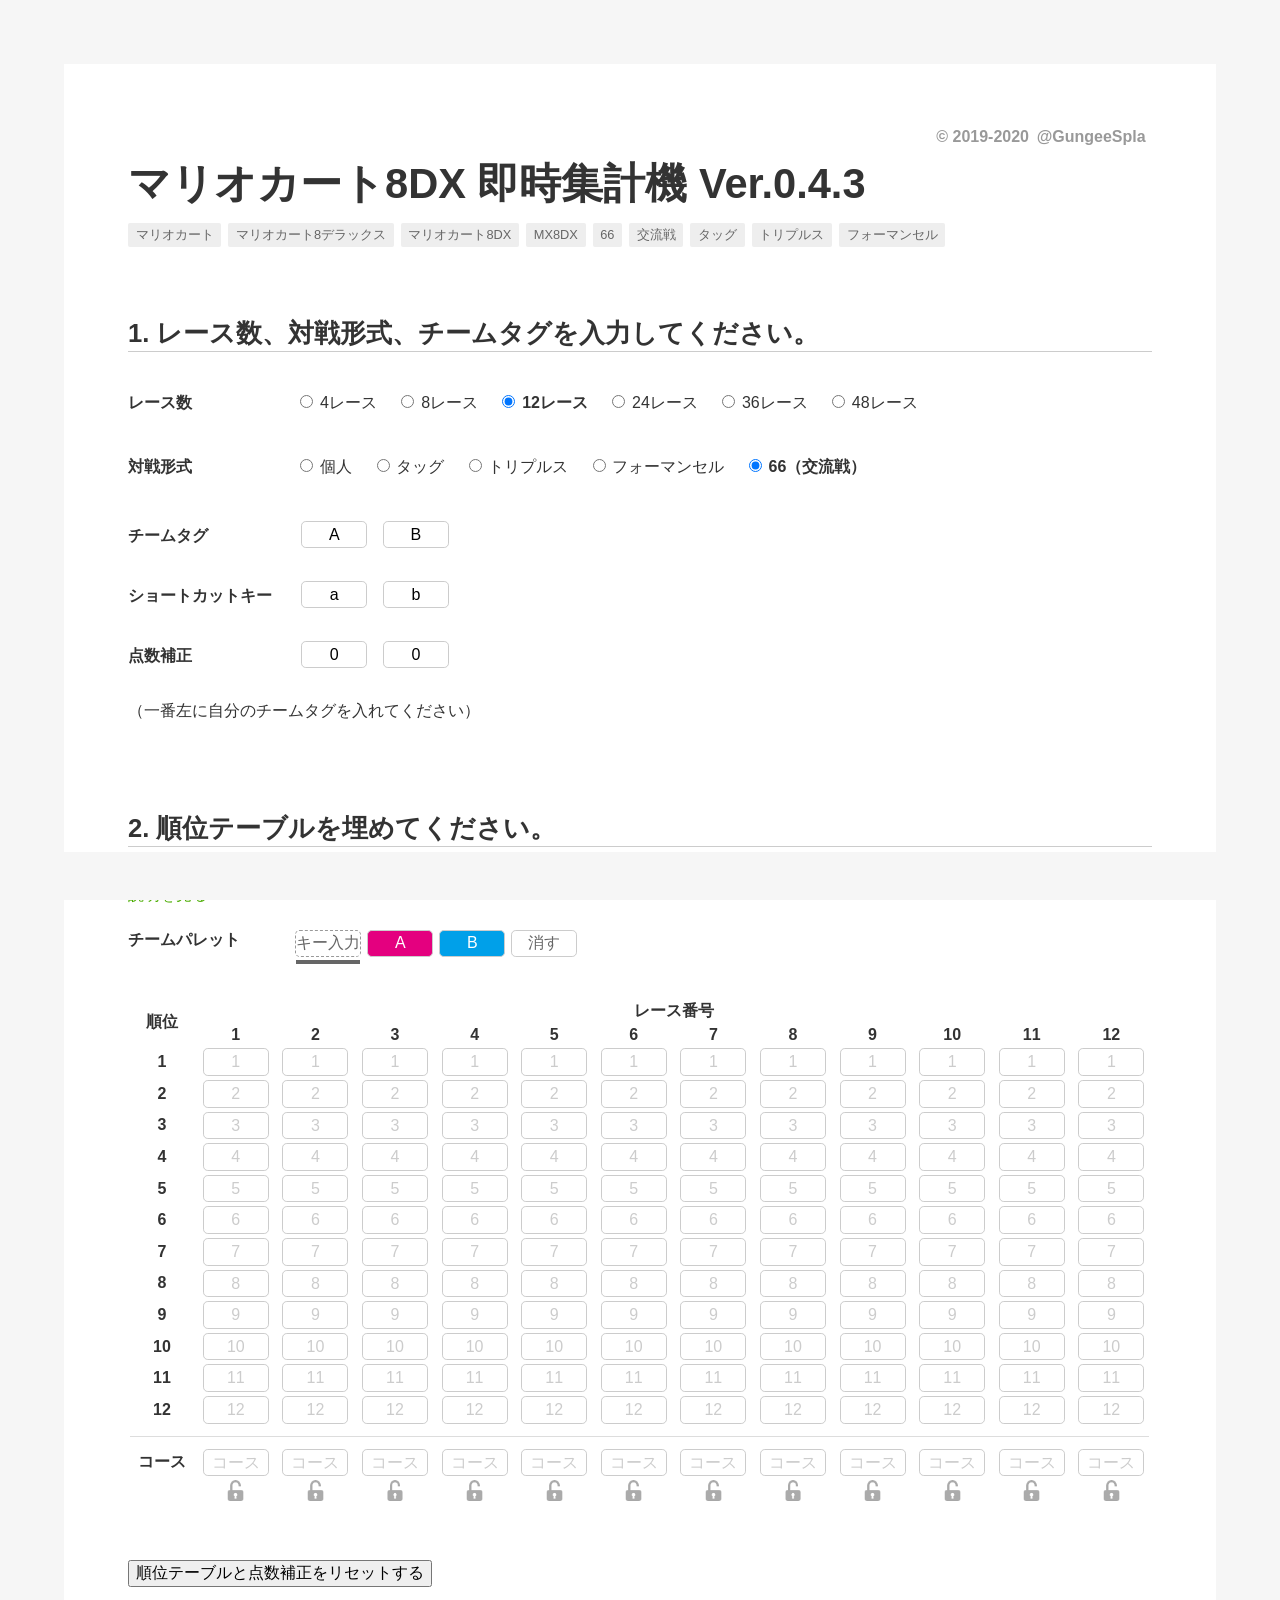
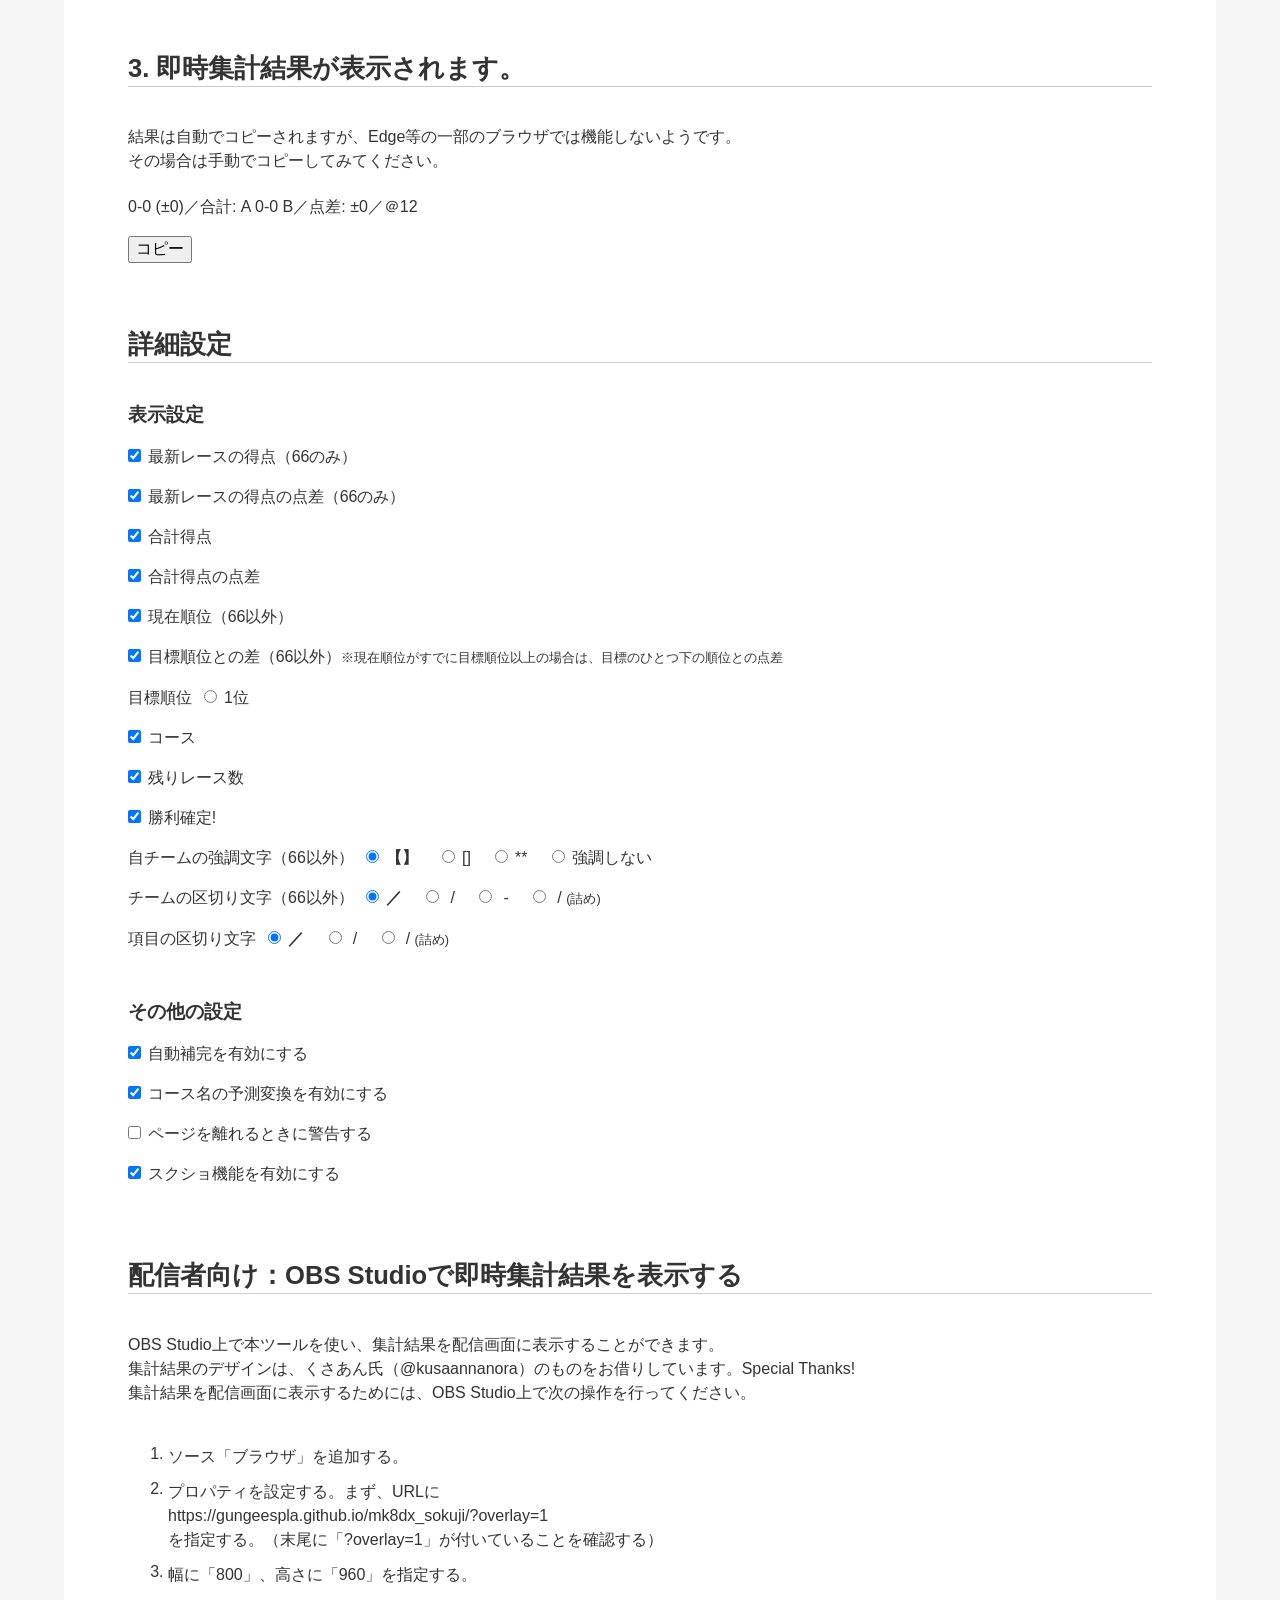
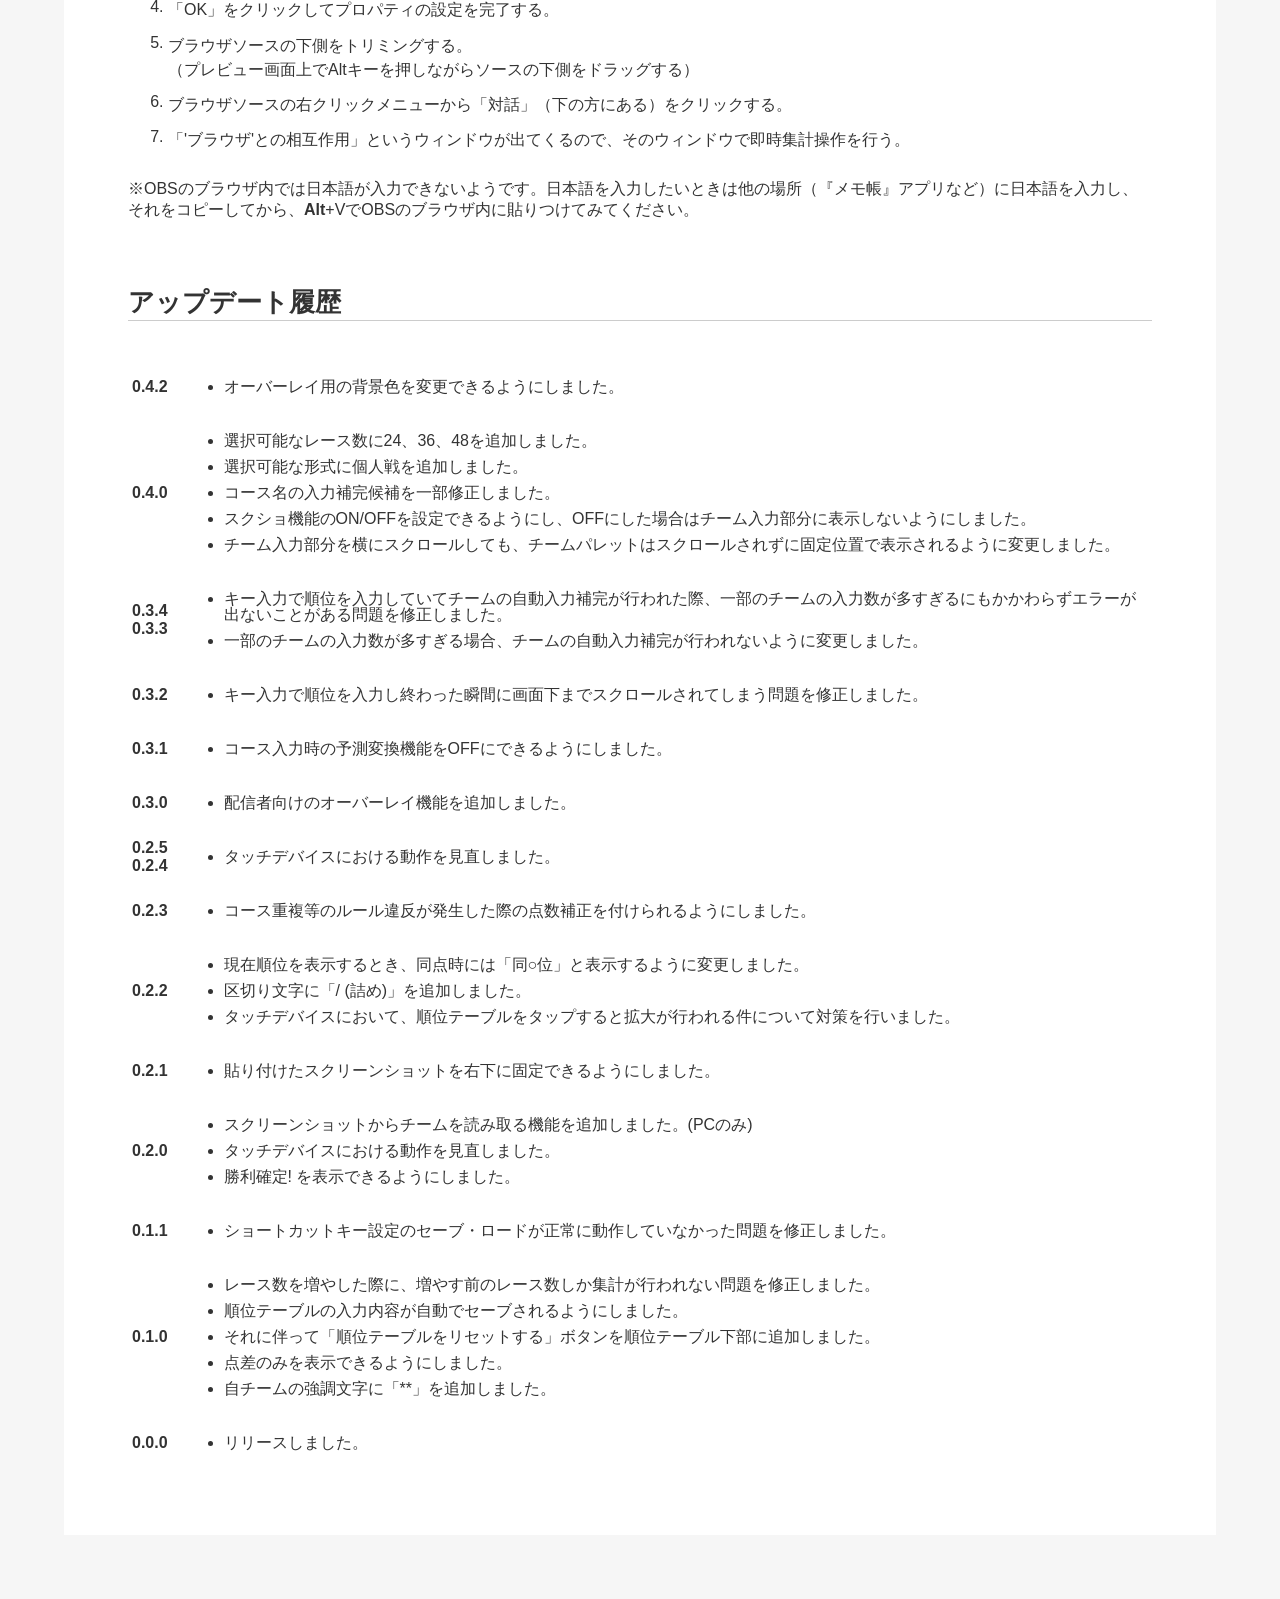
==== commit 24715f83: "Update" ====
--- a/index.html
+++ b/index.html
@@ -14,7 +14,7 @@
   <link rel="stylesheet" href="assets/jquery.mysuggest.css">
   <script type="text/javascript" src='assets/jquery.js'></script>
   <script type="text/javascript" src='assets/jquery.mysuggest.js'></script>
-  <script type="text/javascript"   src="assets/main.min.js?Ver.0.4.2"></script>
+  <script type="text/javascript"   src="assets/main.min.js?Ver.0.4.3"></script>
   <script type="text/javascript"    src="assets/ocr.min.js?Ver.0.3.3"></script>
   <link rel="stylesheet"            href="assets/style.css?Ver.0.4.0">
   <link rel="stylesheet" href="sokuji_ocr/assets/style.css?Ver.0.3.3">
@@ -23,7 +23,7 @@
   <div id="overall-wrapper">
   <div id="main-content">
     <h5>© 2019-2020 <a href="https://twitter.com/GungeeSpla" target="_blank">@GungeeSpla</a></h5>
-    <h1>マリオカート8DX 即時集計機 Ver.0.4.2</h1>
+    <h1>マリオカート8DX 即時集計機 Ver.0.4.3</h1>
     <div id="tag-area">
       <p class="page-tag">マリオカート</p>
       <p class="page-tag">マリオカート8デラックス</p>
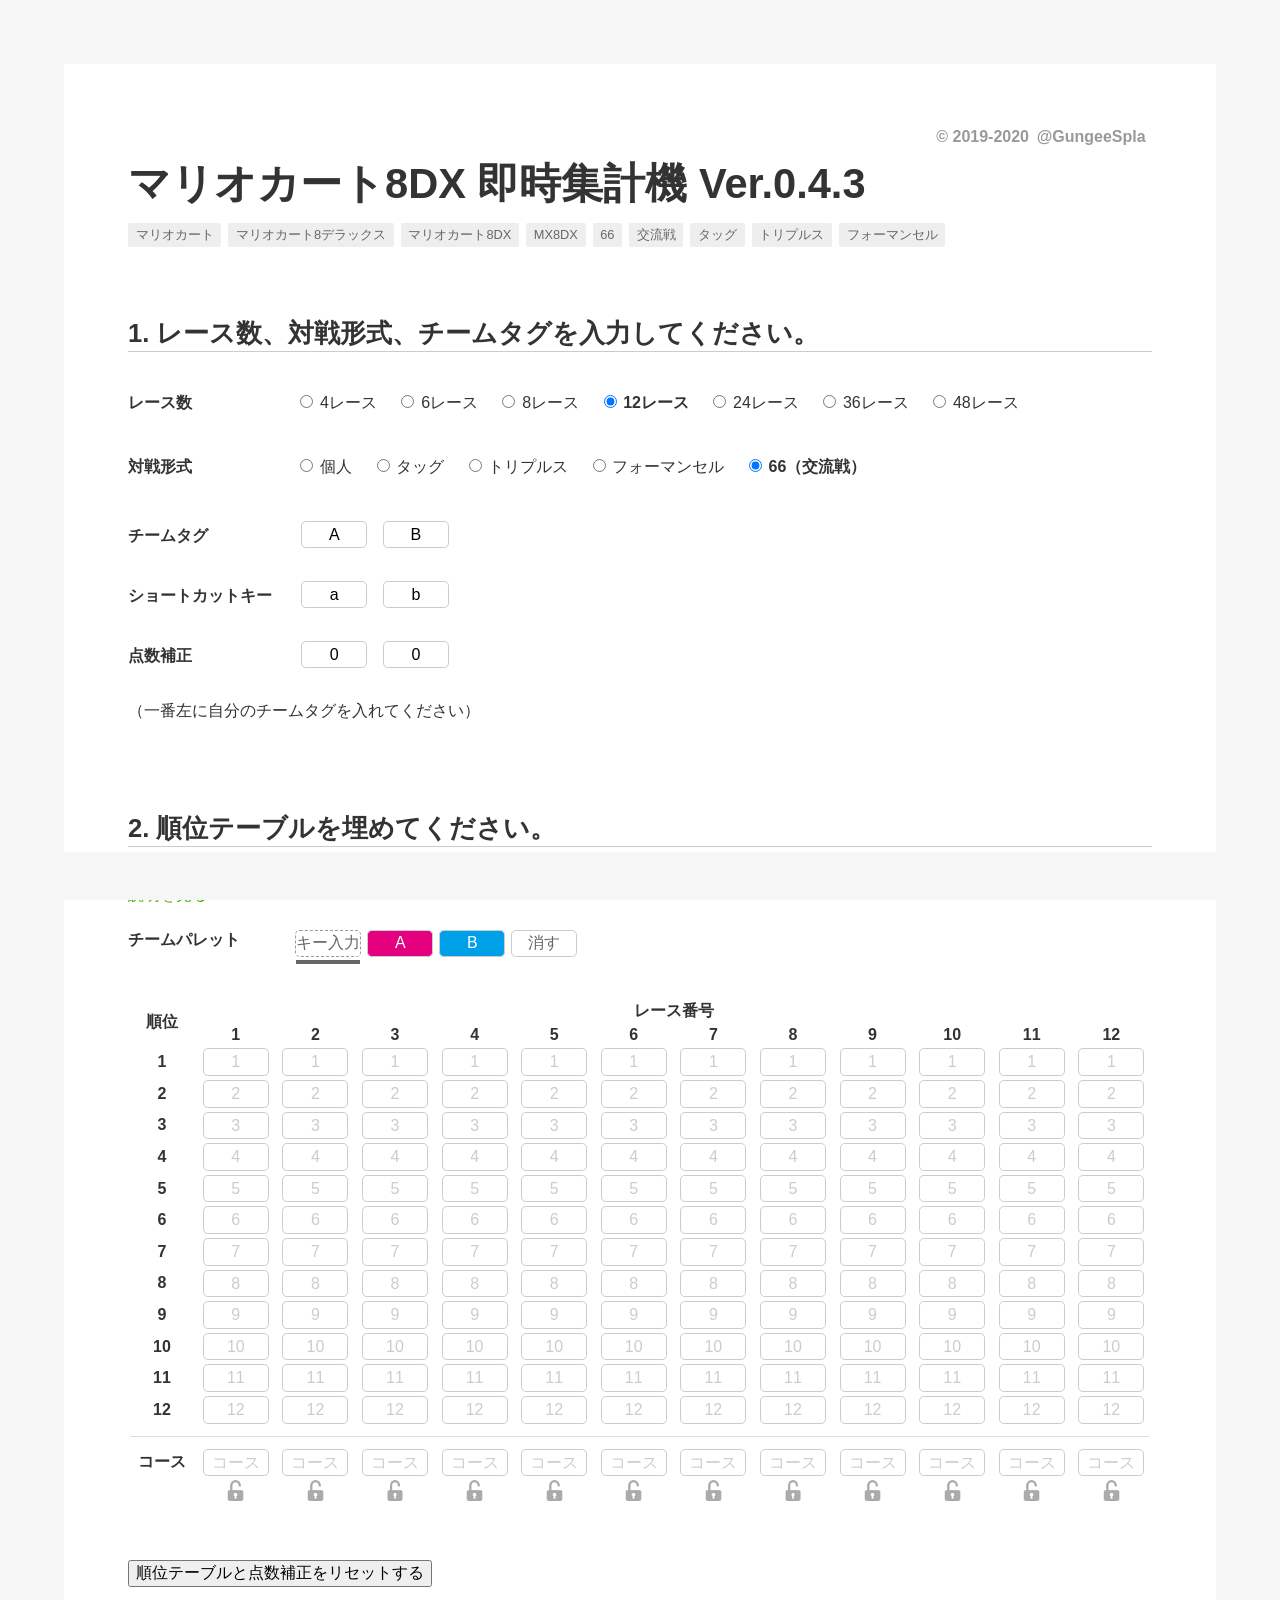
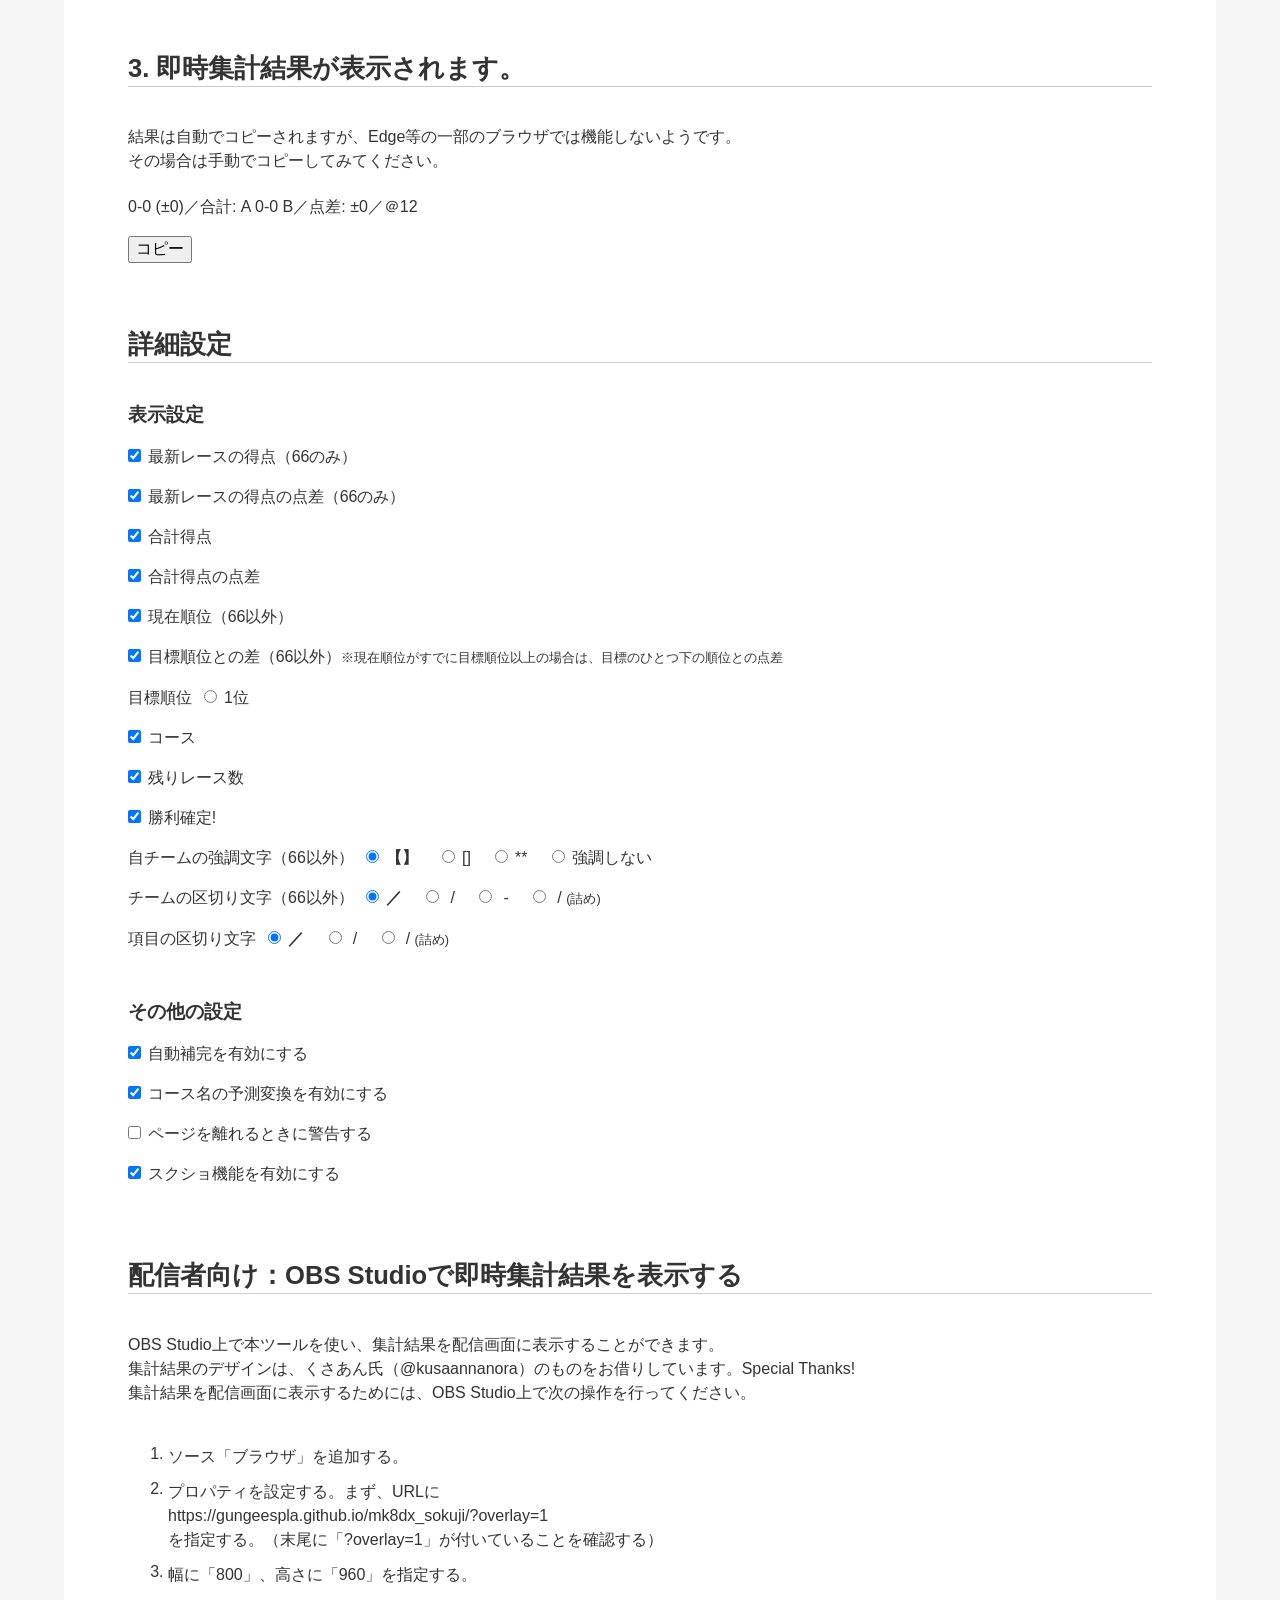
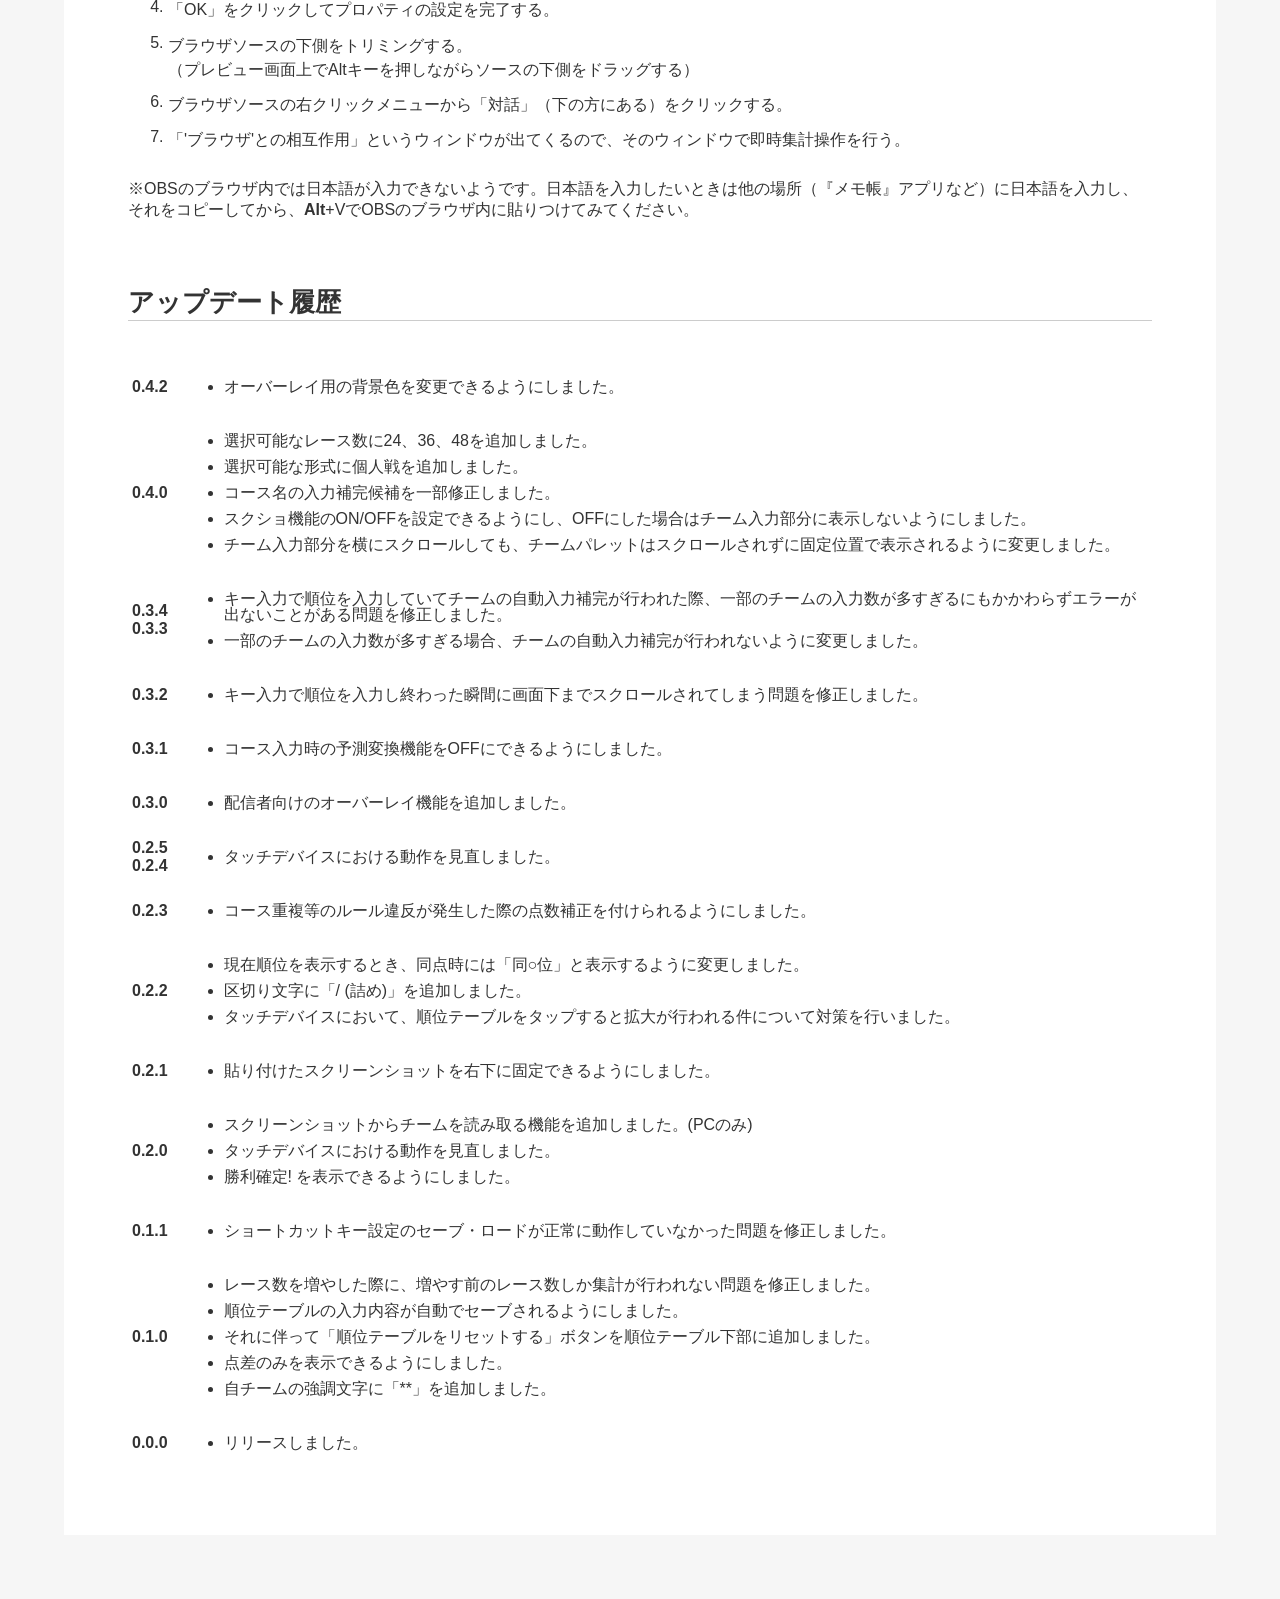
==== commit 27b269b8: "レース数に「6レース」の選択肢を追加" ====
--- a/index.html
+++ b/index.html
@@ -41,6 +41,7 @@
         <h4>レース数</h4>
         <p class="radio-wrapper">
         	<input type="radio" id="race-num-4" class="race-num-radio" name="race-num" value="4"><label for="race-num-4">4レース</label>
+        	<input type="radio" id="race-num-6" class="race-num-radio" name="race-num" value="6"><label for="race-num-6">6レース</label>
         	<input type="radio" id="race-num-8" class="race-num-radio" name="race-num" value="8"><label for="race-num-8">8レース</label>
         	<input type="radio" id="race-num-12" class="race-num-radio" name="race-num" value="12"><label for="race-num-12">12レース</label>
         	<input type="radio" id="race-num-24" class="race-num-radio" name="race-num" value="24"><label for="race-num-24">24レース</label>
@@ -361,4 +362,4 @@
 4th: https://youtu.be/7f1zdtpinYA?t=872
 5th: https://youtu.be/7f1zdtpinYA?t=1074
 6th: https://youtu.be/7f1zdtpinYA?t=1294
--->+-->
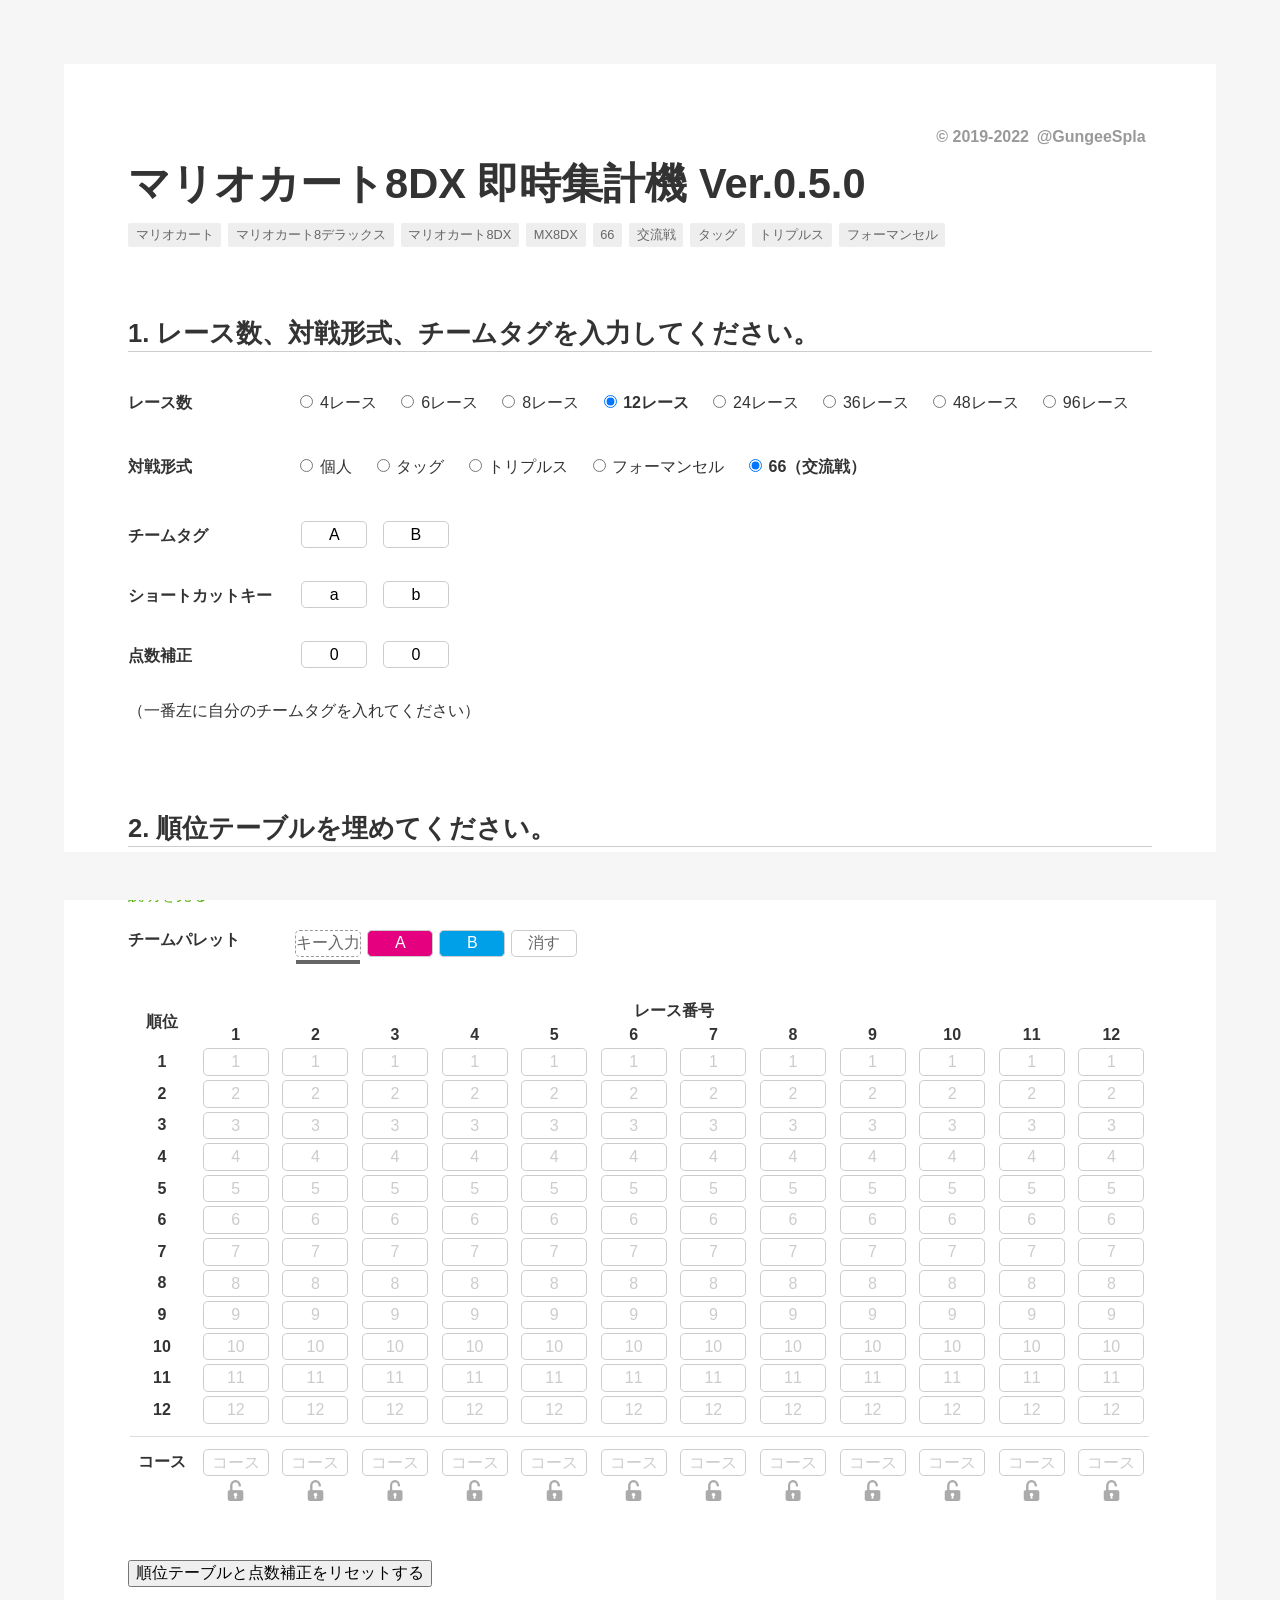
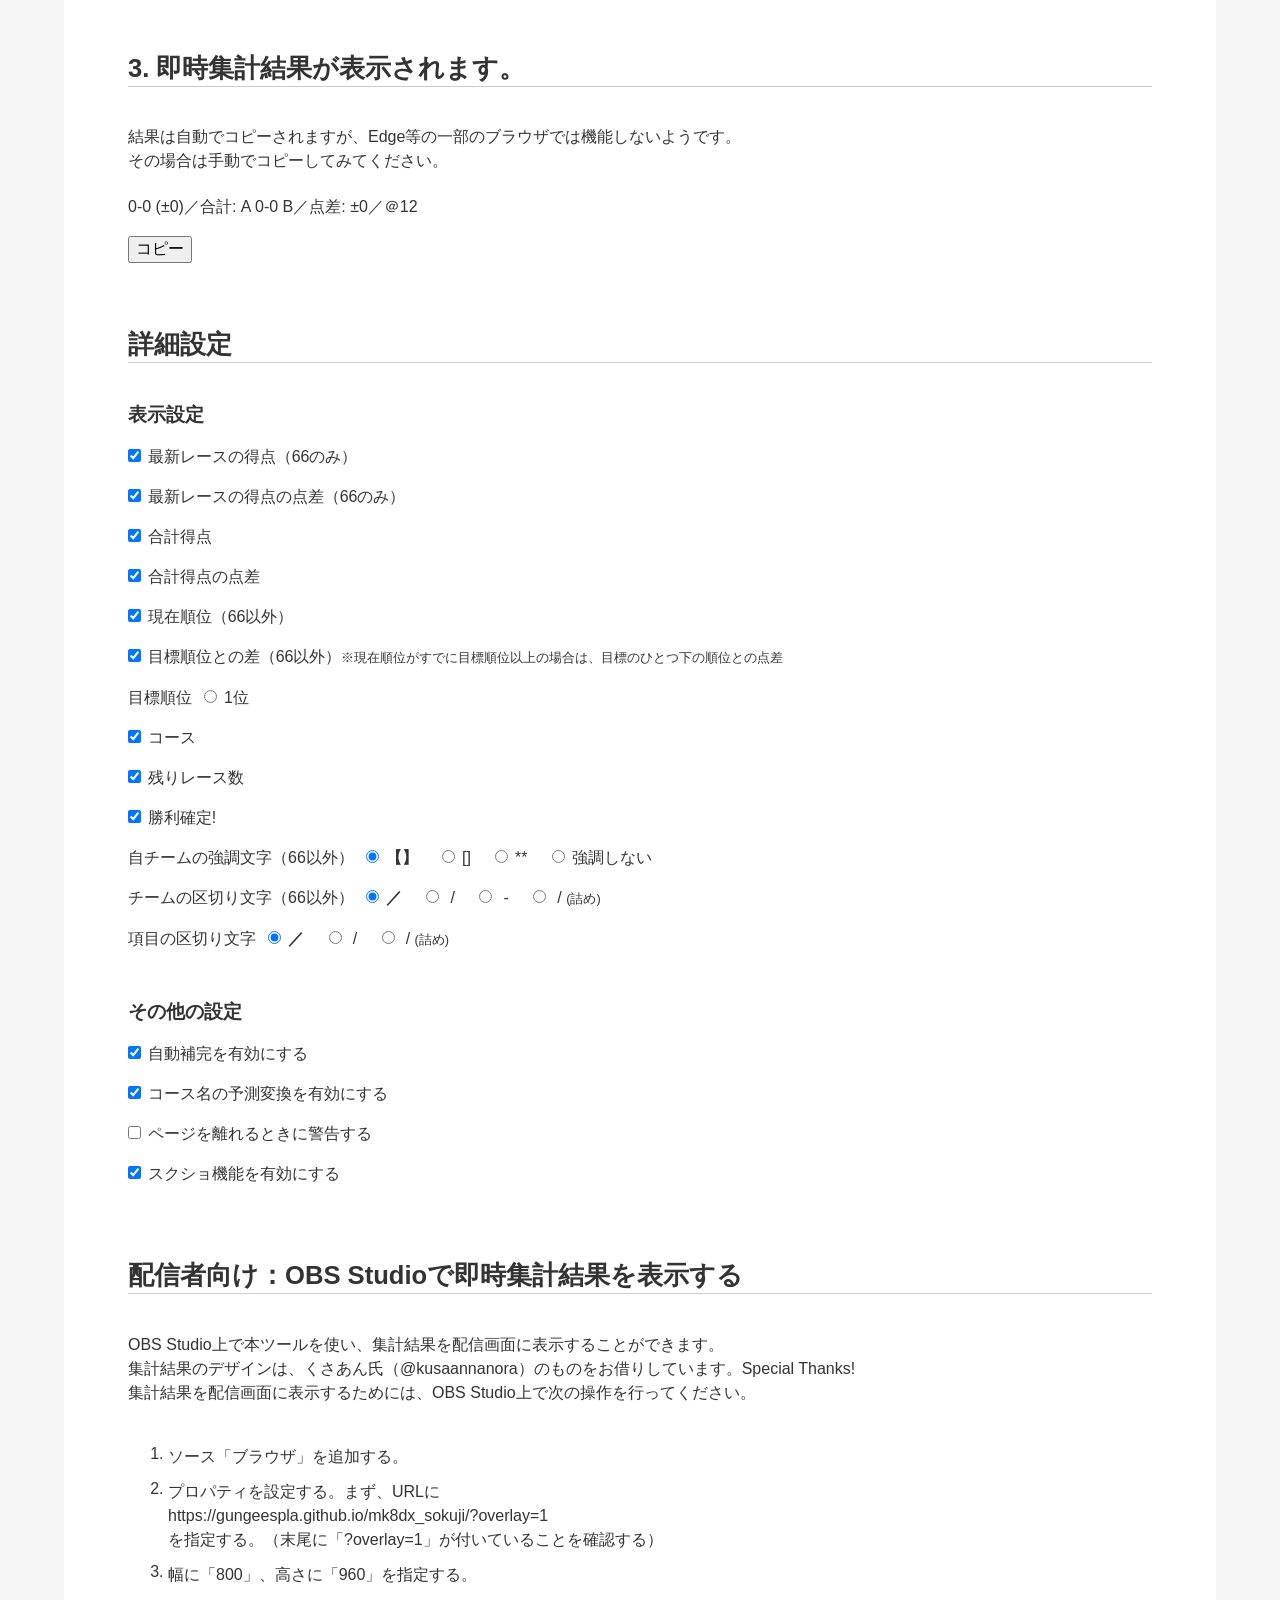
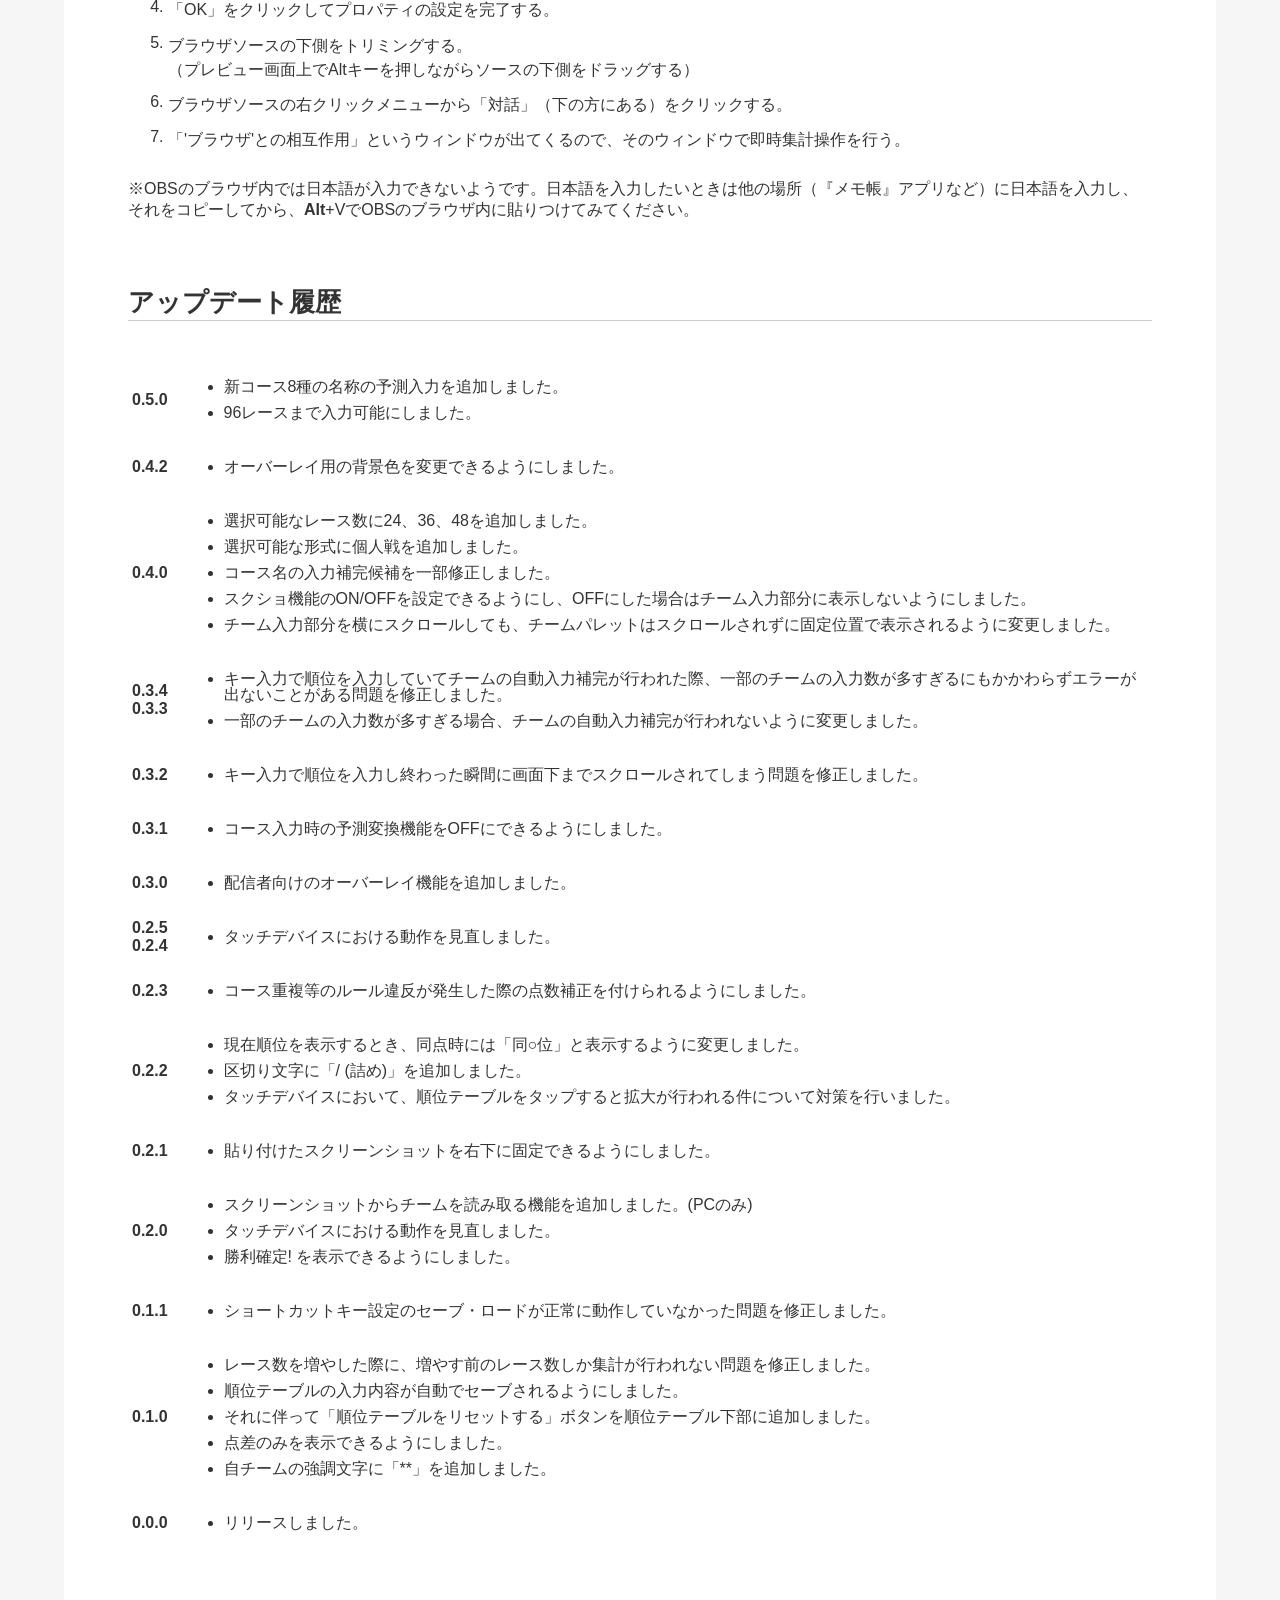
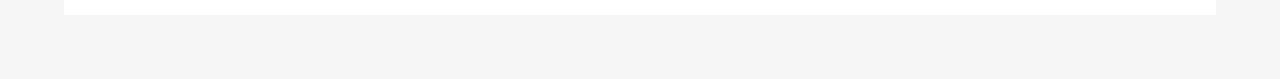
==== commit 0ee6c38d: "0.5.0 最大レース数48→96に変更、新コースの予測入力を追加" ====
--- a/index.html
+++ b/index.html
@@ -14,16 +14,16 @@
   <link rel="stylesheet" href="assets/jquery.mysuggest.css">
   <script type="text/javascript" src='assets/jquery.js'></script>
   <script type="text/javascript" src='assets/jquery.mysuggest.js'></script>
-  <script type="text/javascript"   src="assets/main.min.js?Ver.0.4.3"></script>
-  <script type="text/javascript"    src="assets/ocr.min.js?Ver.0.3.3"></script>
-  <link rel="stylesheet"            href="assets/style.css?Ver.0.4.0">
-  <link rel="stylesheet" href="sokuji_ocr/assets/style.css?Ver.0.3.3">
+  <script type="text/javascript"   src="assets/main.min.js?Ver.0.5.0"></script>
+  <script type="text/javascript"    src="assets/ocr.min.js?Ver.0.5.0"></script>
+  <link rel="stylesheet"            href="assets/style.css?Ver.0.5.0">
+  <link rel="stylesheet" href="sokuji_ocr/assets/style.css?Ver.0.5.0">
 </head>
 <body>
   <div id="overall-wrapper">
   <div id="main-content">
-    <h5>© 2019-2020 <a href="https://twitter.com/GungeeSpla" target="_blank">@GungeeSpla</a></h5>
-    <h1>マリオカート8DX 即時集計機 Ver.0.4.3</h1>
+    <h5>© 2019-2022 <a href="https://twitter.com/GungeeSpla" target="_blank">@GungeeSpla</a></h5>
+    <h1>マリオカート8DX 即時集計機 Ver.0.5.0</h1>
     <div id="tag-area">
       <p class="page-tag">マリオカート</p>
       <p class="page-tag">マリオカート8デラックス</p>
@@ -46,7 +46,8 @@
         	<input type="radio" id="race-num-12" class="race-num-radio" name="race-num" value="12"><label for="race-num-12">12レース</label>
         	<input type="radio" id="race-num-24" class="race-num-radio" name="race-num" value="24"><label for="race-num-24">24レース</label>
         	<input type="radio" id="race-num-36" class="race-num-radio" name="race-num" value="36"><label for="race-num-36">36レース</label>
-        	<input type="radio" id="race-num-48" class="race-num-radio" name="race-num" value="48"><label for="race-num-48">48レース</label><br>
+        	<input type="radio" id="race-num-48" class="race-num-radio" name="race-num" value="48"><label for="race-num-48">48レース</label>
+        	<input type="radio" id="race-num-96" class="race-num-radio" name="race-num" value="96"><label for="race-num-96">96レース</label><br>
         </p>
       </div>
       <div class="margin">
@@ -218,6 +219,13 @@
     <h2>アップデート履歴</h2>
     <table id="update-rireki">
       <tr>
+        <td><b>0.5.0</b></td>
+        <td><ul>
+          <li>新コース8種の名称の予測入力を追加しました。</li>
+          <li>96レースまで入力可能にしました。</li>
+        </ul></td>
+      </tr>
+      <tr>
         <td><b>0.4.2</b></td>
         <td><ul>
           <li>オーバーレイ用の背景色を変更できるようにしました。</li>
